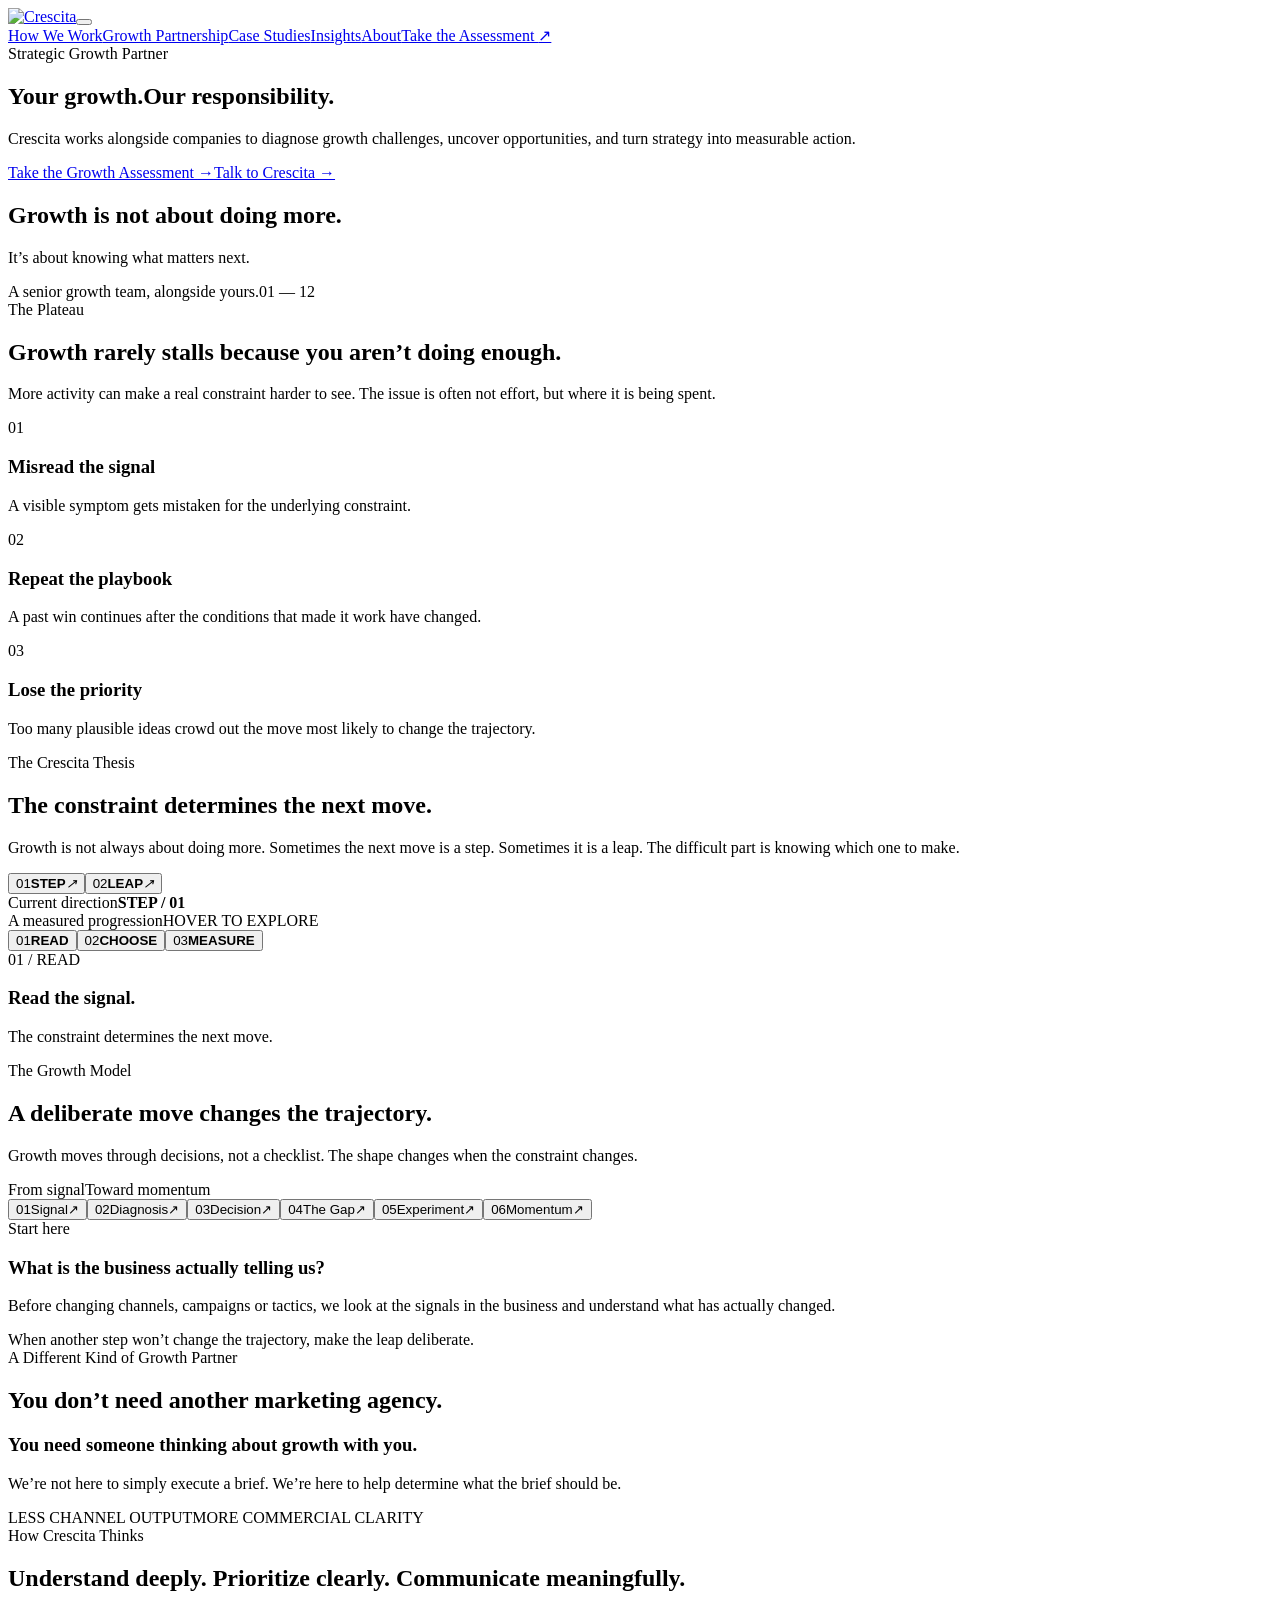
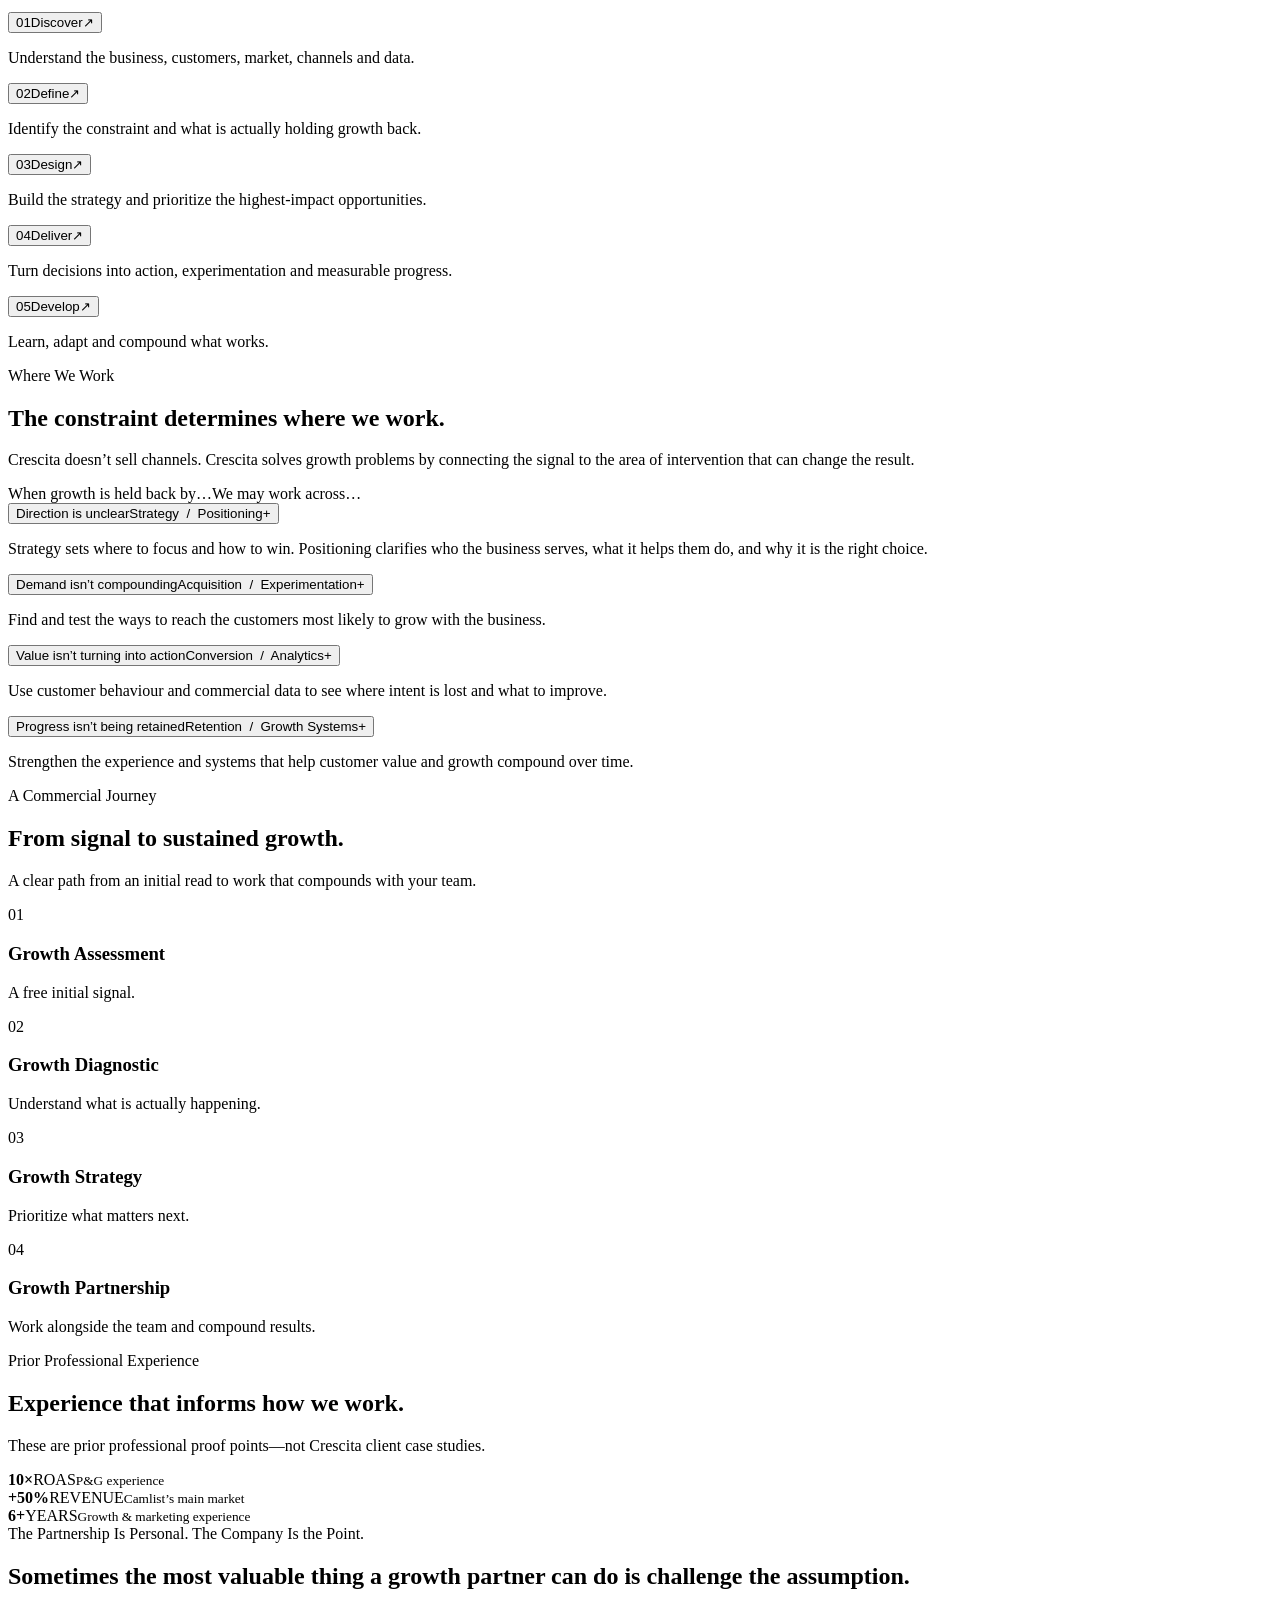
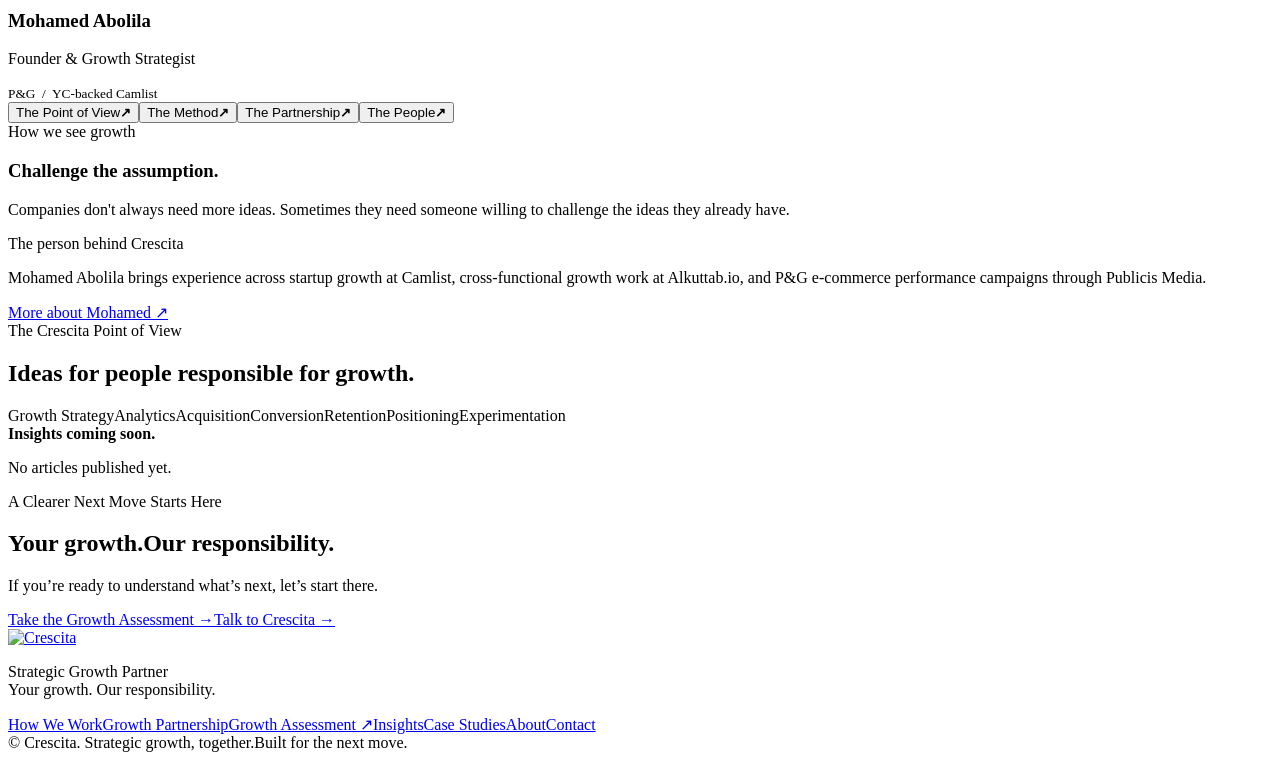
==== index.html @ f44fa100 "Add Crescita website home page" ====
<!doctype html>
<html lang="en">
<head>
<meta charset="utf-8"><meta name="viewport" content="width=device-width, initial-scale=1">
<meta name="theme-color" content="#F5F1E9">
<meta name="description" content="Crescita works alongside companies to diagnose growth challenges, uncover opportunities, and turn strategy into measurable action.">
<title>Crescita — Strategic Growth Partner</title>
<link rel="preconnect" href="https://fonts.googleapis.com"><link rel="preconnect" href="https://fonts.gstatic.com" crossorigin>
<link href="https://fonts.googleapis.com/css2?family=DM+Sans:wght@400;500;600;700&family=Instrument+Serif:ital@0;1&display=swap" rel="stylesheet">
<link rel="stylesheet" href="assets/styles.css?v=hover-flow-20261013c">
</head>
<body class="home">
<header class="site-header"><div class="wrap head-inner"><a class="brand" href="index.html" aria-label="Crescita home"><img class="brand-logo" src="assets/crescita-logo.svg" alt="Crescita"></a><button class="menu-toggle" aria-label="Open navigation menu" aria-expanded="false" aria-controls="site-nav"><i></i><i></i></button><nav class="nav-panel" id="site-nav" aria-label="Main navigation"><a href="how-we-work.html">How We Work</a><a href="growth-partnership.html">Growth Partnership</a><a href="case-studies.html">Case Studies</a><a href="insights.html">Insights</a><a href="about.html">About</a><a class="nav-cta" href="assessment.html">Take the Assessment <span>↗</span></a></nav></div></header>
<main id="top">
<div class="deck-scroll-progress" aria-hidden="true"><span id="deck-scroll-fill"></span></div>
<section class="hero wrap"><div class="eyebrow">Strategic Growth Partner</div><div class="hero-main"><div class="hero-primary"><h1 class="serif"><span>Your growth.</span><span>Our responsibility.</span></h1><p class="hero-copy">Crescita works alongside companies to diagnose growth challenges, uncover opportunities, and turn strategy into measurable action.</p><div class="actions"><a class="button" href="assessment.html">Take the Growth Assessment <span>→</span></a><a class="text-link" href="contact.html">Talk to Crescita <span>→</span></a></div></div><aside class="hero-note"><div><h2 class="serif">Growth is not about doing more.</h2><p>It’s about knowing what matters next.</p></div></aside></div><div class="hero-bottom"><span>A senior growth team, alongside yours.</span><span class="hero-index">01 — 12</span></div></section>
<section class="section wrap plateau reveal" data-deck="02" id="plateau"><div class="section-head"><div><div class="eyebrow">The Plateau</div><h2 class="serif">Growth rarely stalls because you aren’t doing enough.</h2></div><p>More activity can make a real constraint harder to see. The issue is often not effort, but where it is being spent.</p></div><div class="plateau-grid"><article class="plateau-item"><span class="num">01</span><h3 class="serif">Misread the signal</h3><p>A visible symptom gets mistaken for the underlying constraint.</p></article><article class="plateau-item"><span class="num">02</span><h3 class="serif">Repeat the playbook</h3><p>A past win continues after the conditions that made it work have changed.</p></article><article class="plateau-item"><span class="num">03</span><h3 class="serif">Lose the priority</h3><p>Too many plausible ideas crowd out the move most likely to change the trajectory.</p></article></div></section>
<section class="section thesis reveal" data-deck="03" id="thesis"><div class="wrap"><div class="section-head"><div><div class="eyebrow">The Crescita Thesis</div><h2 class="serif">The constraint determines the next move.</h2></div><p>Growth is not always about doing more. Sometimes the next move is a step. Sometimes it is a leap. The difficult part is knowing which one to make.</p></div><div class="thesis-explorer" id="thesis-explorer"><div class="thesis-controls" role="tablist" aria-label="Explore the next move"><button class="path-tab" role="tab" id="path-step" aria-selected="true" aria-controls="trajectory-panel" data-path="step"><span>01</span><strong>STEP</strong><i>↗</i></button><button class="path-tab" role="tab" id="path-leap" aria-selected="false" aria-controls="trajectory-panel" data-path="leap"><span>02</span><strong>LEAP</strong><i>↗</i></button><div class="thesis-status"><span>Current direction</span><strong id="path-status">STEP / 01</strong></div></div><div class="thesis-panel" id="trajectory-panel" role="tabpanel" aria-labelledby="path-step" data-path="step"><div class="trajectory-head"><span id="trajectory-kicker">A measured progression</span><span>HOVER TO EXPLORE</span></div><div class="step-sequence" role="group" aria-label="Explore each point in the growth sequence"><button class="sequence-step" type="button" data-point="0" aria-pressed="true" aria-label="Read the signal"><span class="sequence-index">01</span><strong>READ</strong></button><button class="sequence-step" type="button" data-point="1" aria-pressed="false" aria-label="Choose the move"><span class="sequence-index">02</span><strong>CHOOSE</strong></button><button class="sequence-step" type="button" data-point="2" aria-pressed="false" aria-label="Measure the shift"><span class="sequence-index">03</span><strong>MEASURE</strong></button></div><div class="trajectory-readout"><div><span class="detail-label" id="trajectory-stage">01 / READ</span><h3 class="serif" id="trajectory-title">Read the signal.</h3></div><p id="trajectory-copy">The constraint determines the next move.</p></div></div></div></div></section>
<section class="section growth reveal" data-deck="04" id="growth-model"><div class="wrap"><div class="section-head"><div><div class="eyebrow">The Growth Model</div><h2 class="serif">A deliberate move changes the trajectory.</h2></div><p>Growth moves through decisions, not a checklist. The shape changes when the constraint changes.</p></div><div class="model-shell"><div class="model-meta"><span>From signal</span><span>Toward momentum</span></div><div class="model-layout"><div class="stage-list" role="tablist" aria-label="Growth Model stages">
<button class="stage" role="tab" id="stage-tab-0" aria-selected="true" aria-controls="stage-panel" data-stage="0"><span class="stage-number">01</span><span class="stage-name">Signal</span><span class="stage-arrow">↗</span></button><button class="stage" role="tab" id="stage-tab-1" aria-selected="false" aria-controls="stage-panel" data-stage="1"><span class="stage-number">02</span><span class="stage-name">Diagnosis</span><span class="stage-arrow">↗</span></button><button class="stage" role="tab" id="stage-tab-2" aria-selected="false" aria-controls="stage-panel" data-stage="2"><span class="stage-number">03</span><span class="stage-name">Decision</span><span class="stage-arrow">↗</span></button><button class="stage" role="tab" id="stage-tab-3" aria-selected="false" aria-controls="stage-panel" data-stage="3"><span class="stage-number">04</span><span class="stage-name">The Gap</span><span class="stage-arrow">↗</span></button><button class="stage" role="tab" id="stage-tab-4" aria-selected="false" aria-controls="stage-panel" data-stage="4"><span class="stage-number">05</span><span class="stage-name">Experiment</span><span class="stage-arrow">↗</span></button><button class="stage" role="tab" id="stage-tab-5" aria-selected="false" aria-controls="stage-panel" data-stage="5"><span class="stage-number">06</span><span class="stage-name">Momentum</span><span class="stage-arrow">↗</span></button></div><div class="stage-panel" id="stage-panel" role="tabpanel" aria-labelledby="stage-tab-0" data-number="01"><div class="detail-label" id="stage-kicker">Start here</div><h3 class="serif" id="stage-title">What is the business actually telling us?</h3><p id="stage-copy">Before changing channels, campaigns or tactics, we look at the signals in the business and understand what has actually changed.</p><div class="gap-callout">When another step won’t change the trajectory, make the leap deliberate.</div><div class="stage-progress" aria-hidden="true"><i class="active"></i><i></i><i></i><i></i><i></i><i></i></div></div></div></div></div></section>
<section class="partner wrap reveal" data-deck="05" id="growth-partnership"><div class="partner-row"><div><div class="eyebrow">A Different Kind of Growth Partner</div><h2 class="serif">You don’t need another marketing agency.</h2></div><div class="partner-copy"><h3 class="serif">You need someone thinking about growth with you.</h3><p>We’re not here to simply execute a brief. We’re here to help determine what the brief should be.</p><div class="contrast"><span>LESS CHANNEL OUTPUT</span><b></b><span>MORE COMMERCIAL CLARITY</span></div></div></div></section>
<section class="section wrap method reveal" data-deck="06" id="how-we-work"><div class="eyebrow">How Crescita Thinks</div><h2 class="serif method-title">Understand deeply. Prioritize clearly. Communicate meaningfully.</h2><div class="method-list" role="group" aria-label="How Crescita thinks">
<article class="method-item is-active" data-method-item><button class="method-trigger" type="button" aria-expanded="true" aria-controls="method-detail-0"><span class="num">01</span><span class="method-name serif">Discover</span><span class="method-arrow" aria-hidden="true">↗</span></button><div class="method-detail" id="method-detail-0"><p>Understand the business, customers, market, channels and data.</p></div></article>
<article class="method-item" data-method-item><button class="method-trigger" type="button" aria-expanded="false" aria-controls="method-detail-1"><span class="num">02</span><span class="method-name serif">Define</span><span class="method-arrow" aria-hidden="true">↗</span></button><div class="method-detail" id="method-detail-1"><p>Identify the constraint and what is actually holding growth back.</p></div></article>
<article class="method-item" data-method-item><button class="method-trigger" type="button" aria-expanded="false" aria-controls="method-detail-2"><span class="num">03</span><span class="method-name serif">Design</span><span class="method-arrow" aria-hidden="true">↗</span></button><div class="method-detail" id="method-detail-2"><p>Build the strategy and prioritize the highest-impact opportunities.</p></div></article>
<article class="method-item" data-method-item><button class="method-trigger" type="button" aria-expanded="false" aria-controls="method-detail-3"><span class="num">04</span><span class="method-name serif">Deliver</span><span class="method-arrow" aria-hidden="true">↗</span></button><div class="method-detail" id="method-detail-3"><p>Turn decisions into action, experimentation and measurable progress.</p></div></article>
<article class="method-item" data-method-item><button class="method-trigger" type="button" aria-expanded="false" aria-controls="method-detail-4"><span class="num">05</span><span class="method-name serif">Develop</span><span class="method-arrow" aria-hidden="true">↗</span></button><div class="method-detail" id="method-detail-4"><p>Learn, adapt and compound what works.</p></div></article>
</div></section>
<section class="section where reveal" data-deck="07" id="where-we-work"><div class="wrap"><div class="where-intro"><div><div class="eyebrow">Where We Work</div><h2 class="serif">The constraint determines where we work.</h2></div><p>Crescita doesn’t sell channels. Crescita solves growth problems by connecting the signal to the area of intervention that can change the result.</p></div><div class="where-labels"><span>When growth is held back by…</span><span>We may work across…</span></div><div class="where-list" role="group" aria-label="Where Crescita works">
<article class="where-item is-open" data-where-item><button class="where-row" type="button" aria-expanded="true" aria-controls="where-detail-0"><span>Direction is unclear</span><span class="where-scope">Strategy&nbsp; / &nbsp;Positioning</span><span class="where-toggle" aria-hidden="true">+</span></button><div class="where-detail" id="where-detail-0" aria-hidden="false"><p>Strategy sets where to focus and how to win. Positioning clarifies who the business serves, what it helps them do, and why it is the right choice.</p></div></article>
<article class="where-item" data-where-item><button class="where-row" type="button" aria-expanded="false" aria-controls="where-detail-1"><span>Demand isn’t compounding</span><span class="where-scope">Acquisition&nbsp; / &nbsp;Experimentation</span><span class="where-toggle" aria-hidden="true">+</span></button><div class="where-detail" id="where-detail-1" aria-hidden="true"><p>Find and test the ways to reach the customers most likely to grow with the business.</p></div></article>
<article class="where-item" data-where-item><button class="where-row" type="button" aria-expanded="false" aria-controls="where-detail-2"><span>Value isn’t turning into action</span><span class="where-scope">Conversion&nbsp; / &nbsp;Analytics</span><span class="where-toggle" aria-hidden="true">+</span></button><div class="where-detail" id="where-detail-2" aria-hidden="true"><p>Use customer behaviour and commercial data to see where intent is lost and what to improve.</p></div></article>
<article class="where-item" data-where-item><button class="where-row" type="button" aria-expanded="false" aria-controls="where-detail-3"><span>Progress isn’t being retained</span><span class="where-scope">Retention&nbsp; / &nbsp;Growth Systems</span><span class="where-toggle" aria-hidden="true">+</span></button><div class="where-detail" id="where-detail-3" aria-hidden="true"><p>Strengthen the experience and systems that help customer value and growth compound over time.</p></div></article>
</div></div></section>
<section class="section wrap journey reveal" data-deck="08" id="growth-assessment"><div class="section-head"><div><div class="eyebrow">A Commercial Journey</div><h2 class="serif">From signal to sustained growth.</h2></div><p>A clear path from an initial read to work that compounds with your team.</p></div><div class="journey-grid"><article class="journey-item"><span class="num">01</span><h3 class="serif">Growth Assessment</h3><p>A free initial signal.</p></article><article class="journey-item"><span class="num">02</span><h3 class="serif">Growth Diagnostic</h3><p>Understand what is actually happening.</p></article><article class="journey-item"><span class="num">03</span><h3 class="serif">Growth Strategy</h3><p>Prioritize what matters next.</p></article><article class="journey-item"><span class="num">04</span><h3 class="serif">Growth Partnership</h3><p>Work alongside the team and compound results.</p></article></div></section>
<section class="section experience reveal" data-deck="09" id="experience"><div class="wrap"><div class="section-head"><div><div class="eyebrow">Prior Professional Experience</div><h2 class="serif">Experience that informs how we work.</h2></div><p>These are prior professional proof points—not Crescita client case studies.</p></div><div class="proof-grid"><div class="proof"><strong>10×</strong><span>ROAS</span><small>P&amp;G experience</small></div><div class="proof"><strong>+50%</strong><span>REVENUE</span><small>Camlist’s main market</small></div><div class="proof"><strong>6+</strong><span>YEARS</span><small>Growth &amp; marketing experience</small></div></div></div></section>
<section class="section wrap about reveal" data-deck="10" id="about"><div class="about-top"><div><div class="eyebrow">The Partnership Is Personal. The Company Is the Point.</div><h2 class="serif">Sometimes the most valuable thing a growth partner can do is challenge the assumption.</h2></div><div class="founder"><h3 class="serif">Mohamed Abolila</h3><p>Founder &amp; Growth Strategist</p><small>P&amp;G&nbsp; / &nbsp;YC-backed Camlist</small></div></div><div class="about-explorer"><div class="about-tabs" role="tablist" aria-label="About Crescita"><button class="about-tab" role="tab" aria-selected="true" aria-controls="about-panel" data-about="0" data-index="01"><span>The Point of View</span><b>↗</b></button><button class="about-tab" role="tab" aria-selected="false" aria-controls="about-panel" data-about="1" data-index="02"><span>The Method</span><b>↗</b></button><button class="about-tab" role="tab" aria-selected="false" aria-controls="about-panel" data-about="2" data-index="03"><span>The Partnership</span><b>↗</b></button><button class="about-tab" role="tab" aria-selected="false" aria-controls="about-panel" data-about="3" data-index="04"><span>The People</span><b>↗</b></button></div><div class="about-panel" id="about-panel" role="tabpanel" aria-labelledby=""><div class="detail-label" id="about-kicker">How we see growth</div><h3 class="serif" id="about-title">Challenge the assumption.</h3><p id="about-copy">Companies don't always need more ideas. Sometimes they need someone willing to challenge the ideas they already have.</p></div></div><div class="home-founder-note"><span class="home-founder-label">The person behind Crescita</span><p>Mohamed Abolila brings experience across startup growth at Camlist, cross-functional growth work at Alkuttab.io, and P&amp;G e-commerce performance campaigns through Publicis Media.</p><a href="about.html">More about Mohamed <span>↗</span></a></div></section>
<section class="section insights reveal" data-deck="11" id="insights"><div class="wrap insights-layout"><div><div class="eyebrow">The Crescita Point of View</div><h2 class="serif">Ideas for people responsible for growth.</h2><div class="topic-list"><span class="topic">Growth Strategy</span><span class="topic">Analytics</span><span class="topic">Acquisition</span><span class="topic">Conversion</span><span class="topic">Retention</span><span class="topic">Positioning</span><span class="topic">Experimentation</span></div></div><div class="coming"><strong class="serif">Insights coming soon.</strong><p>No articles published yet.</p></div></div></section>
<section class="final-cta wrap reveal" data-deck="12" id="final-cta"><div class="eyebrow">A Clearer Next Move Starts Here</div><h2 class="serif"><span>Your growth.</span><span>Our responsibility.</span></h2><p>If you’re ready to understand what’s next, let’s start there.</p><div class="actions"><a class="button" href="assessment.html">Take the Growth Assessment <span>→</span></a><a class="text-link" href="contact.html">Talk to Crescita <span>→</span></a></div></section>
</main>
<footer class="footer"><div class="wrap"><div class="footer-top"><div class="footer-brand"><a class="brand footer-logo" href="index.html" aria-label="Crescita home"><img class="footer-logo-mark" src="assets/crescita-footer-logo.svg" alt="Crescita"></a><p>Strategic Growth Partner<br>Your growth. Our responsibility.</p></div><nav class="footer-links" aria-label="Footer"><a href="how-we-work.html">How We Work</a><a href="growth-partnership.html">Growth Partnership</a><a href="assessment.html">Growth Assessment ↗</a><a href="insights.html">Insights</a><a href="case-studies.html">Case Studies</a><a href="about.html">About</a><a href="contact.html">Contact</a></nav></div><div class="footer-bottom"><span>© Crescita. Strategic growth, together.</span><span>Built for the next move.</span></div></div></footer>
<script src="assets/site.js?v=hover-flow-20261013c"></script>
</body></html>
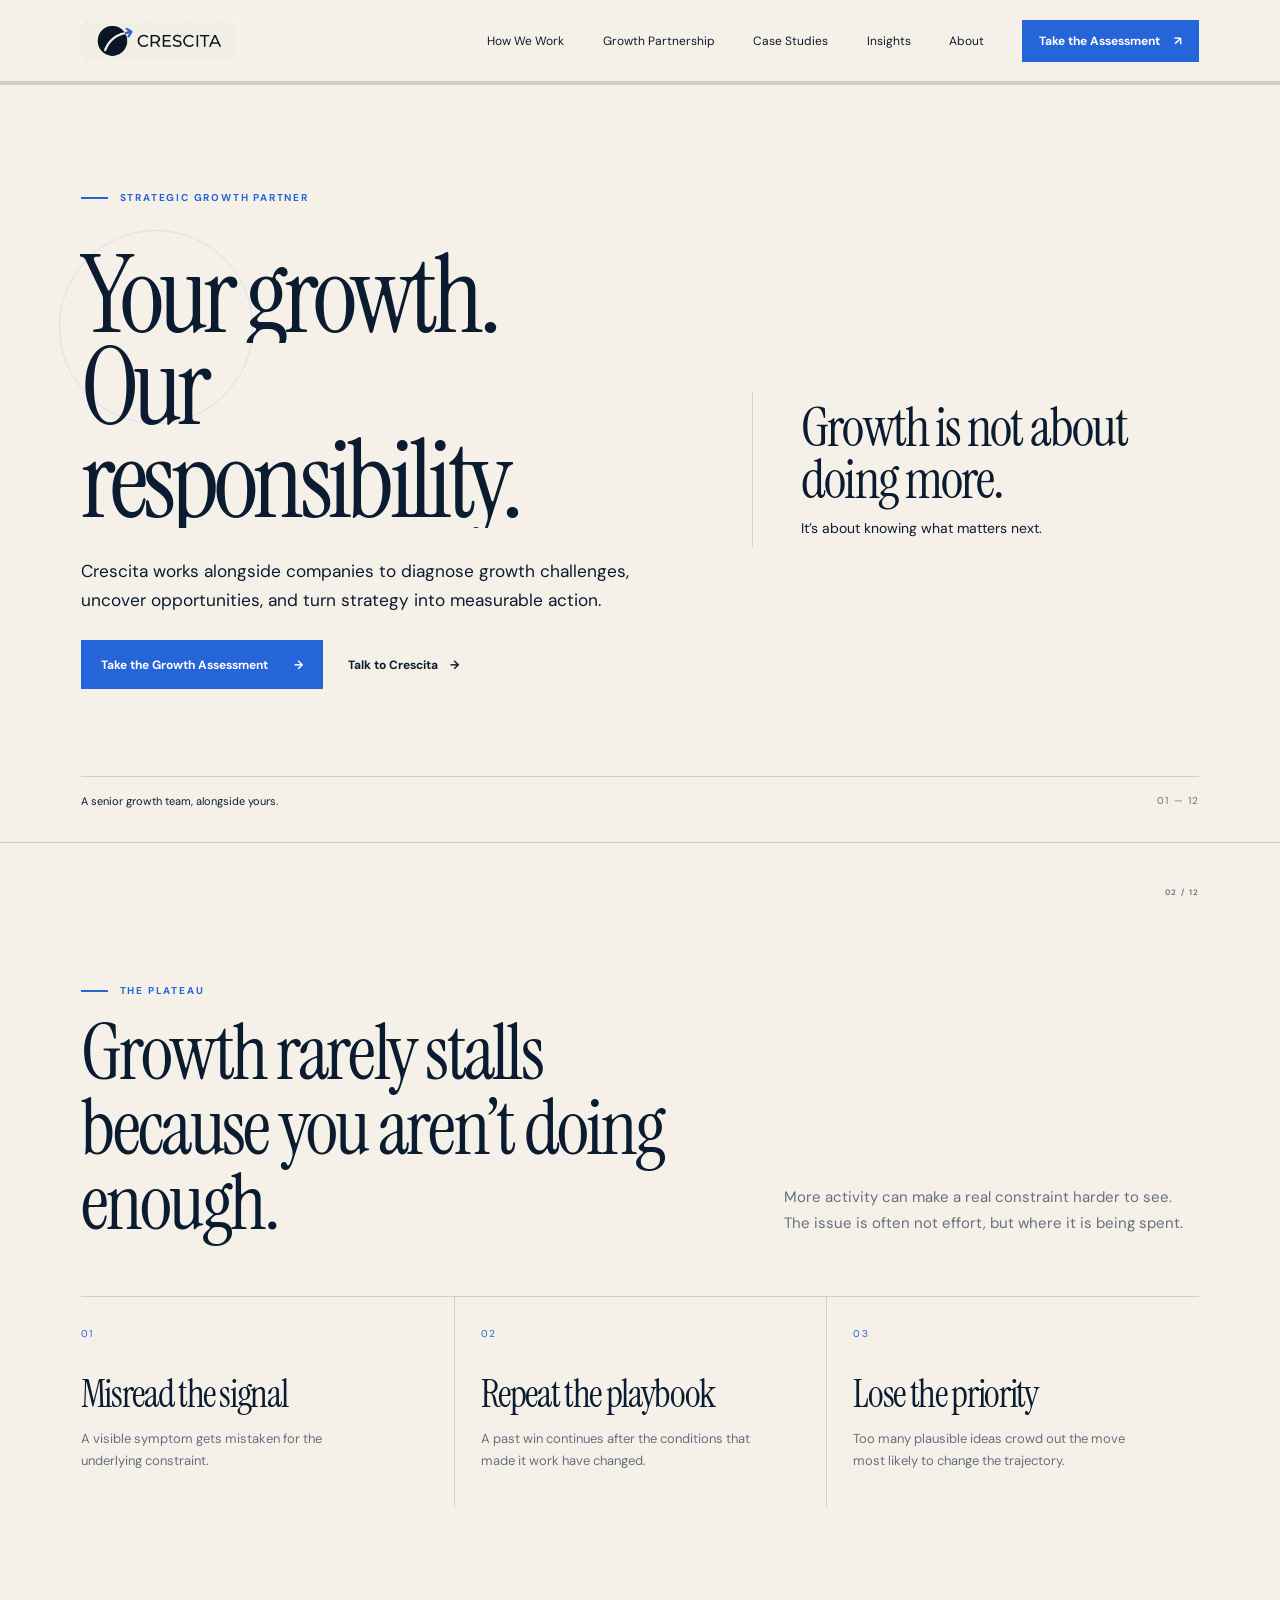
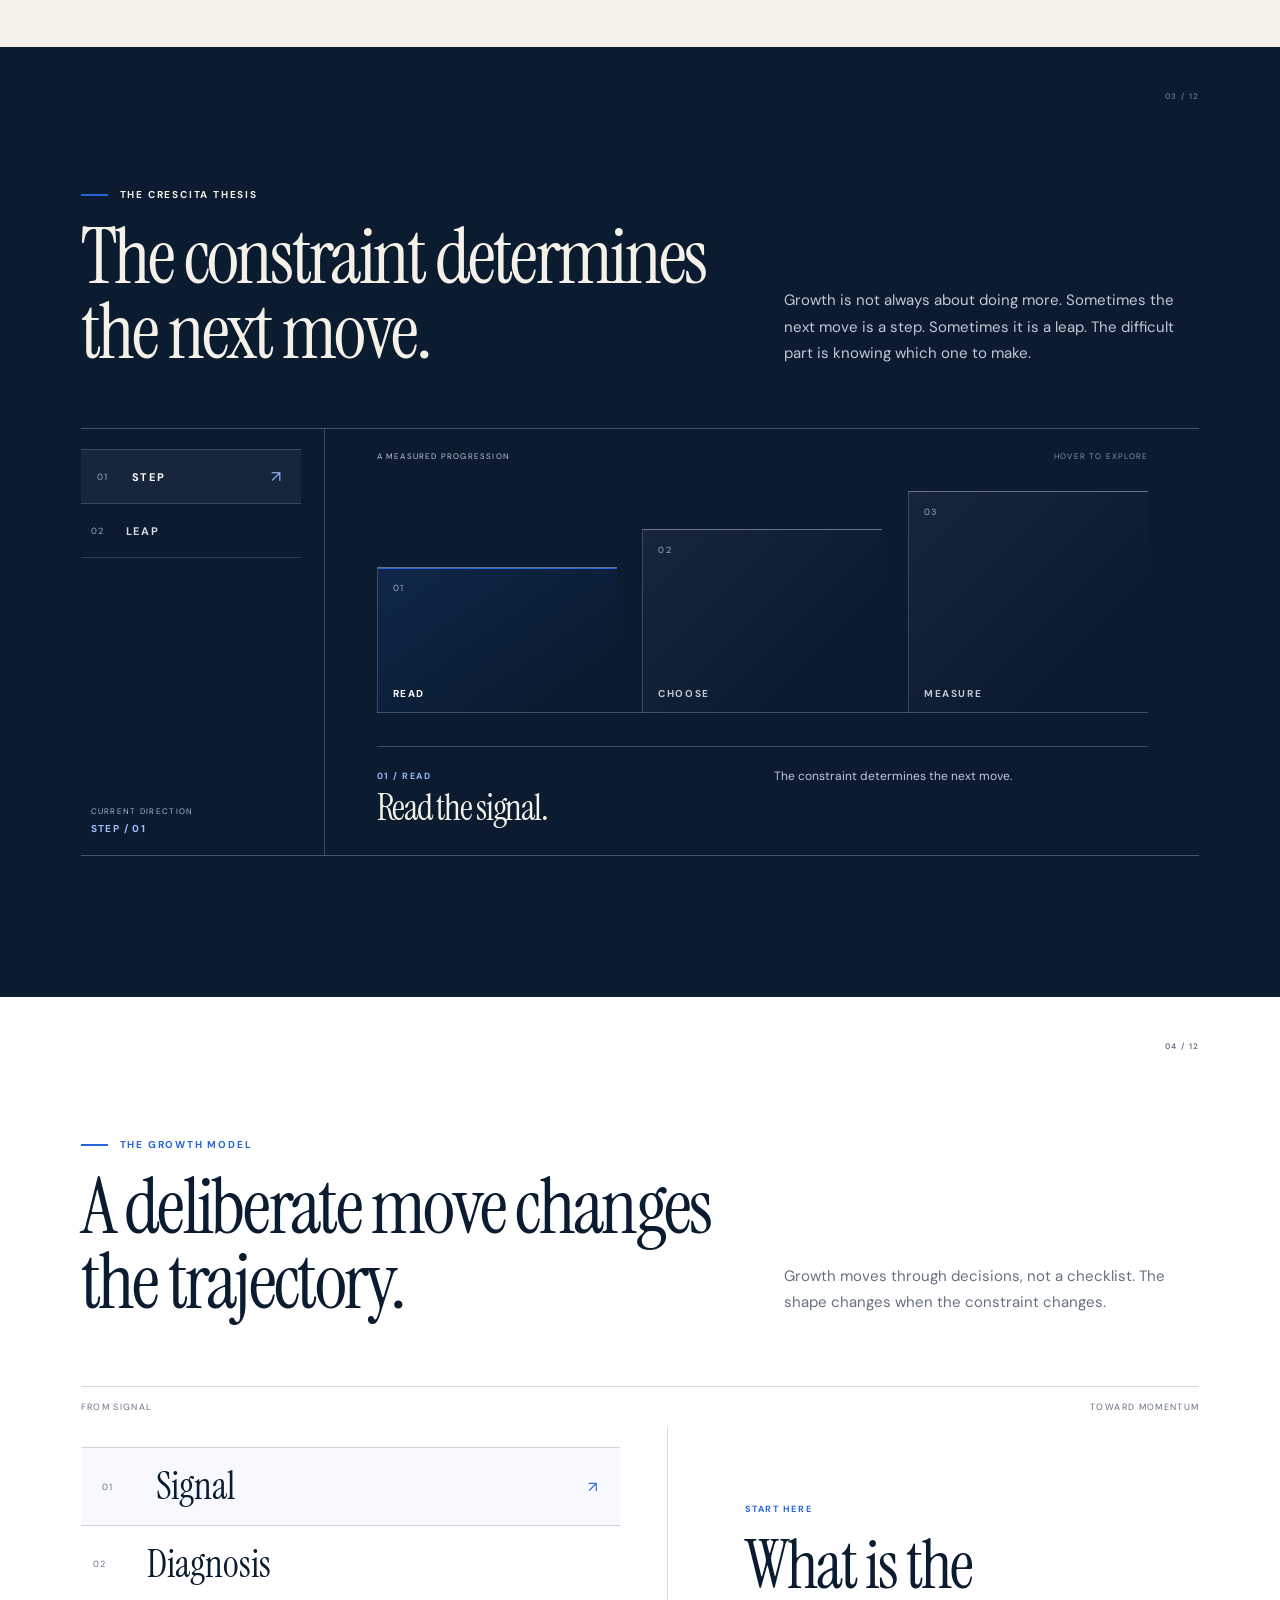
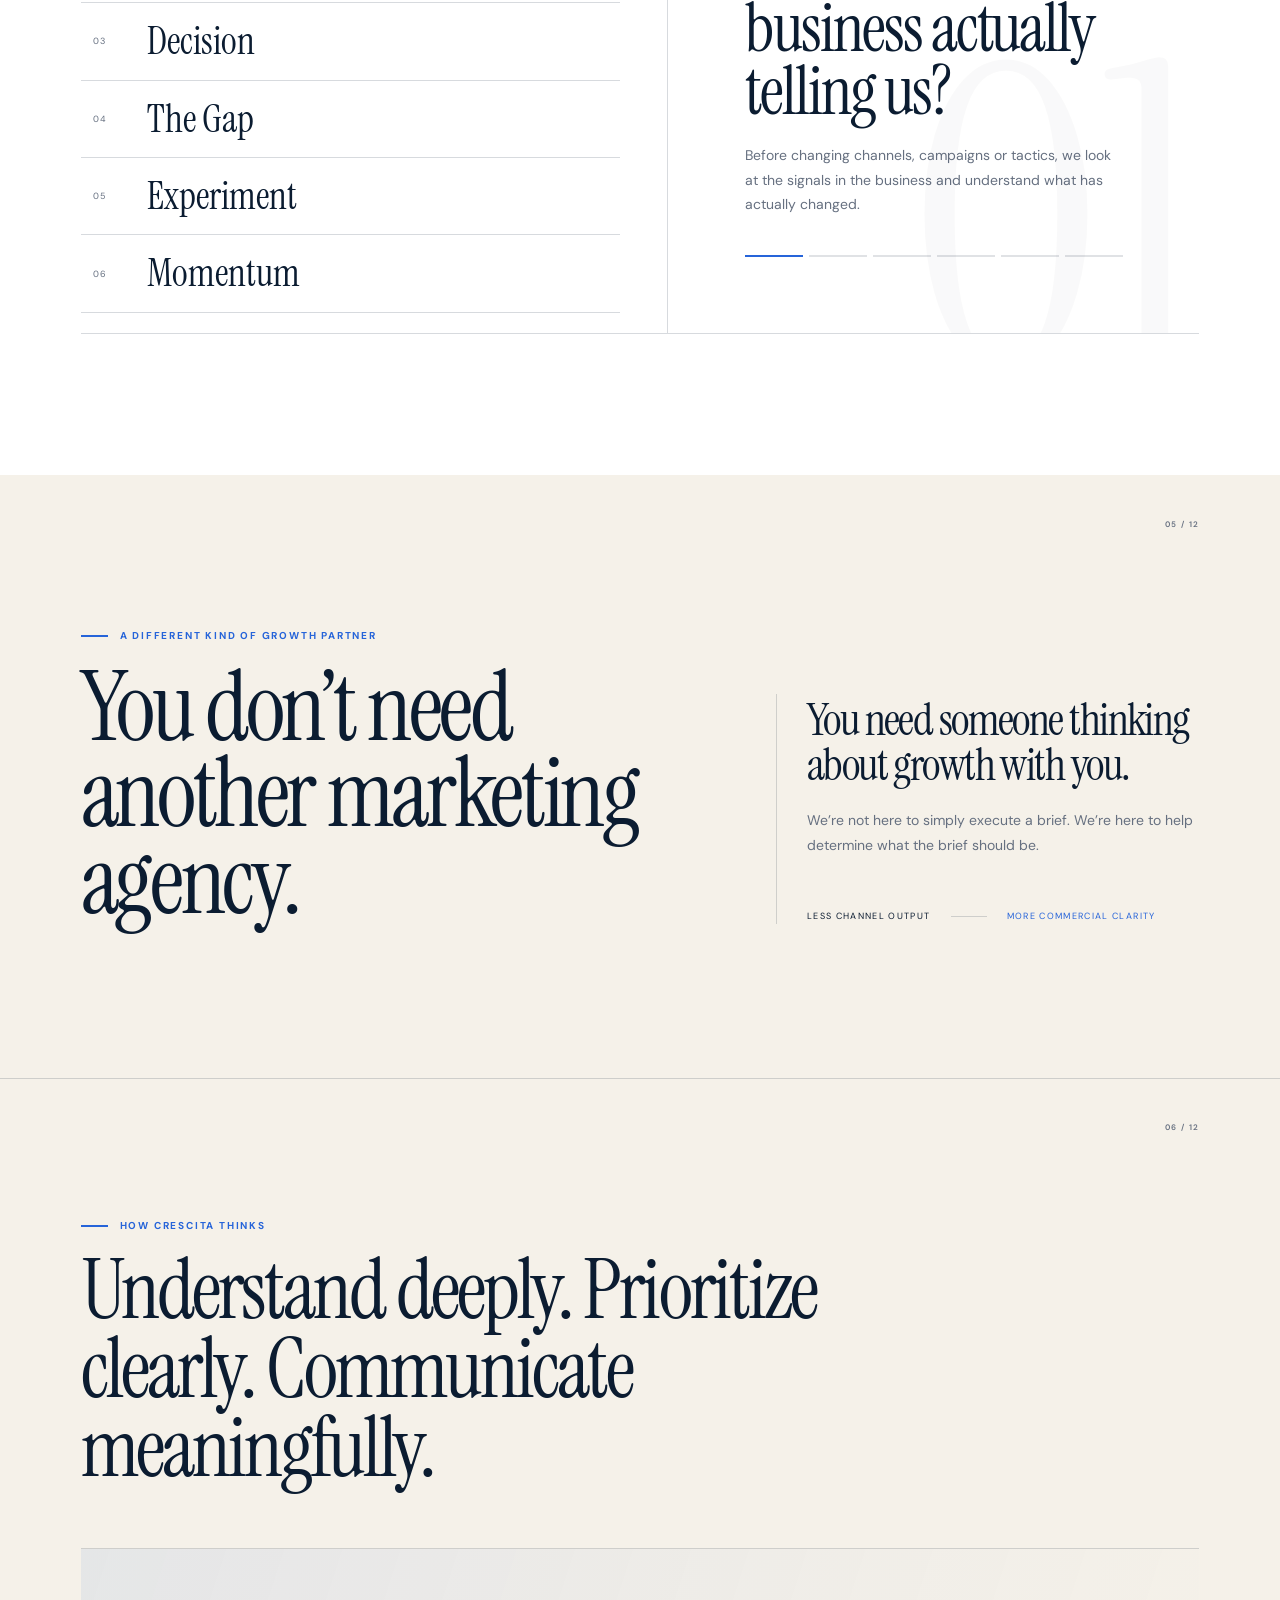
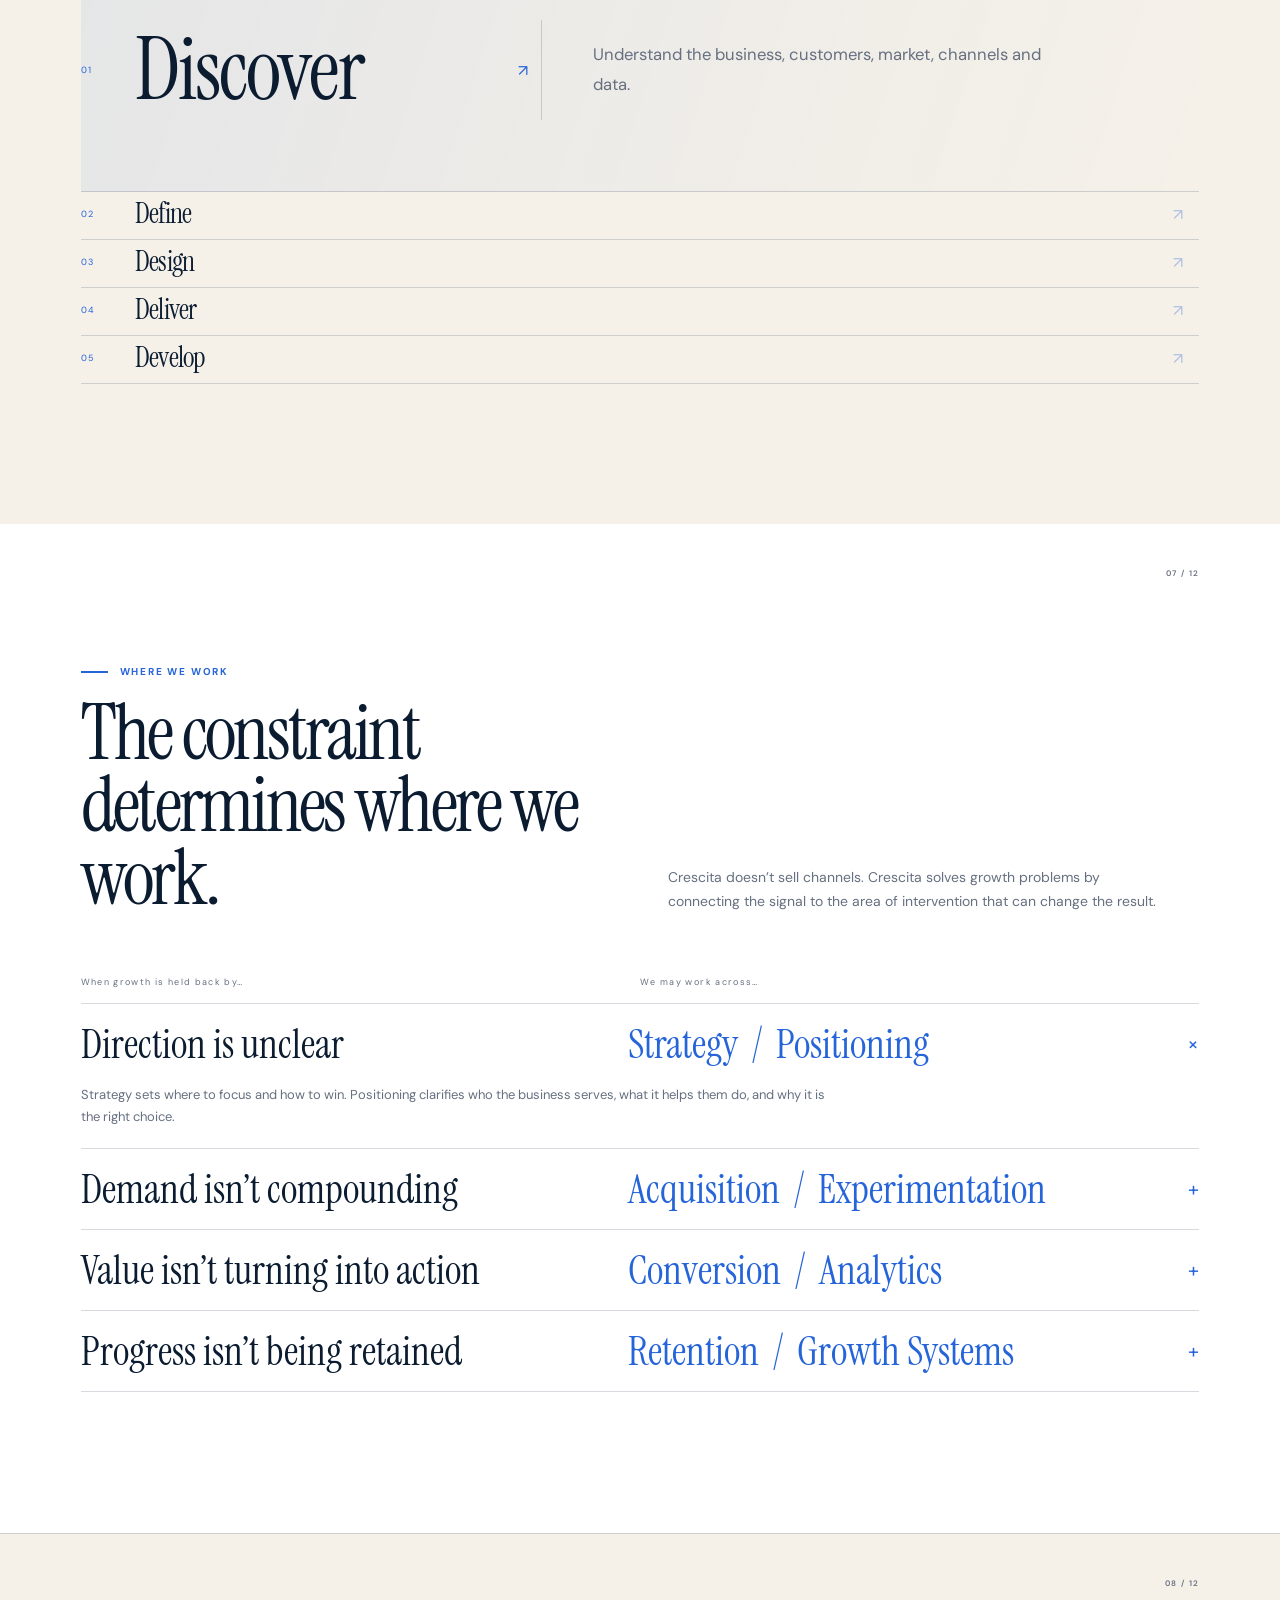
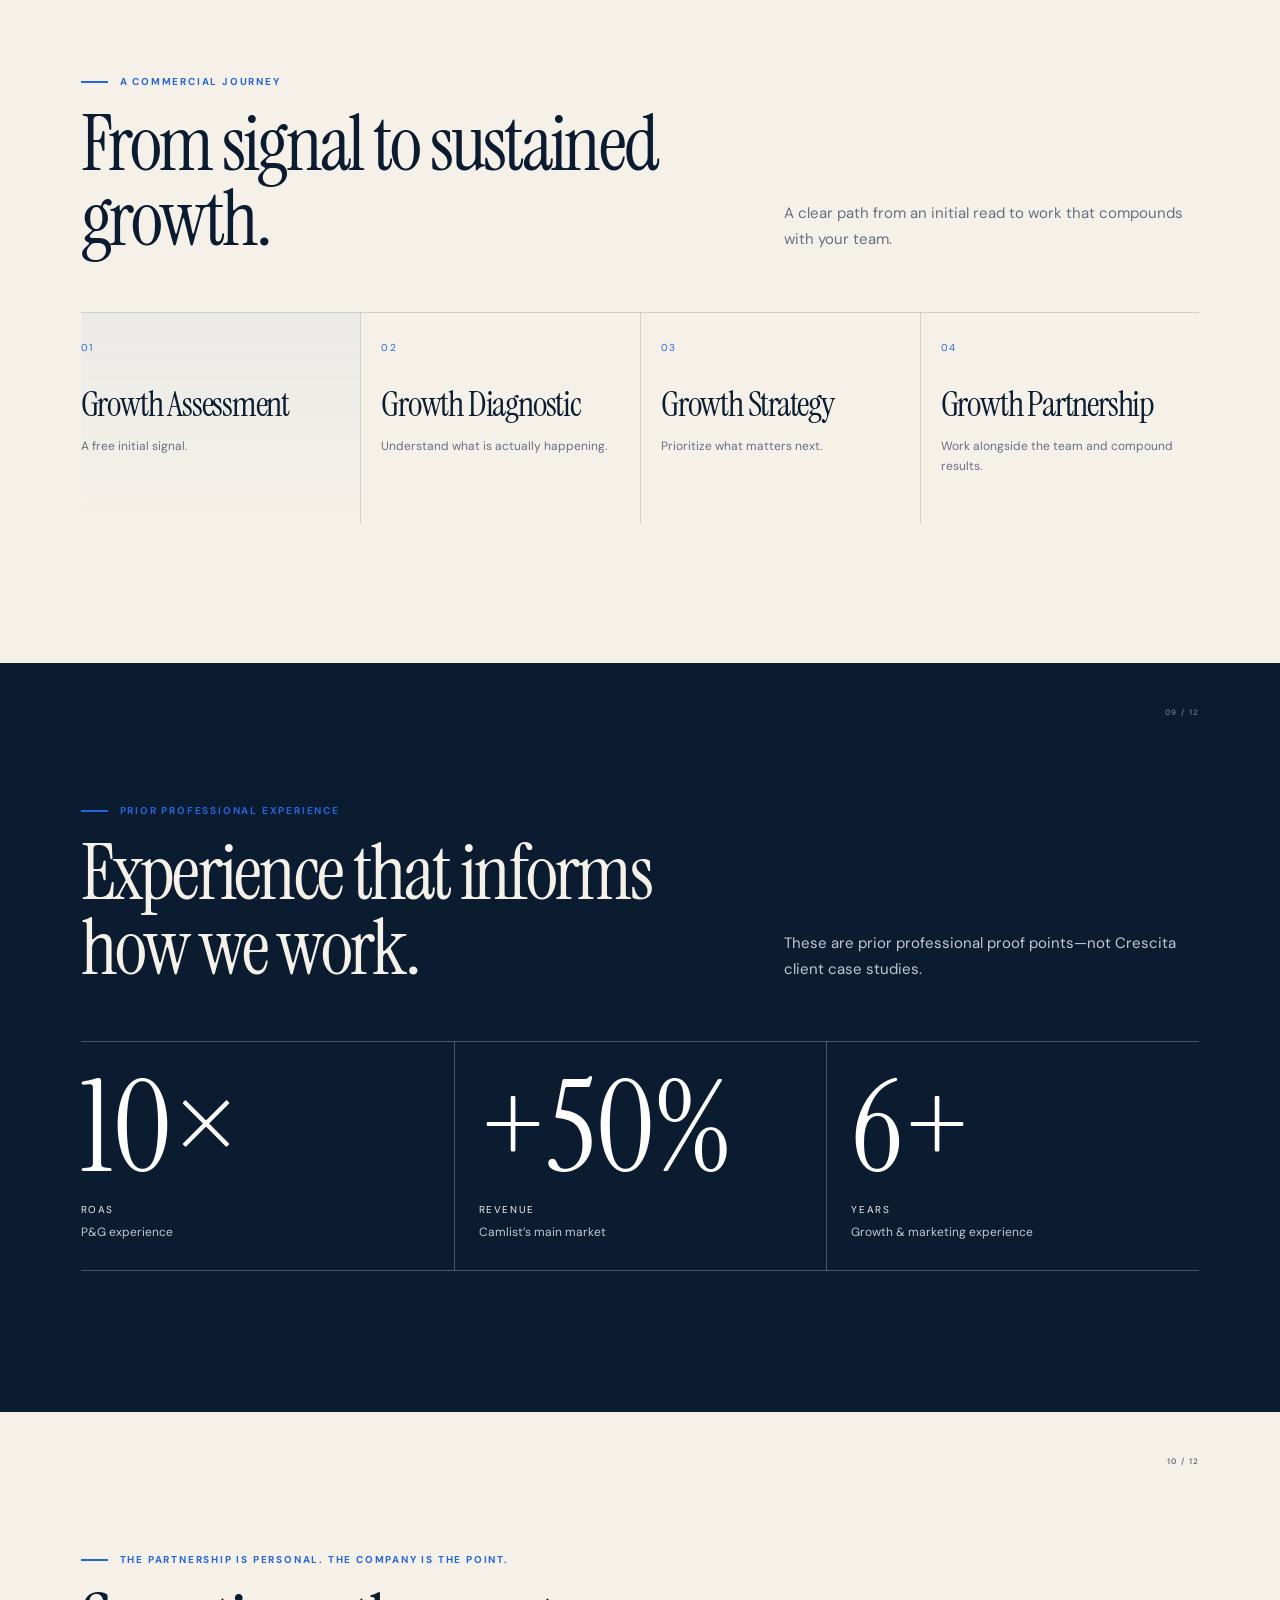
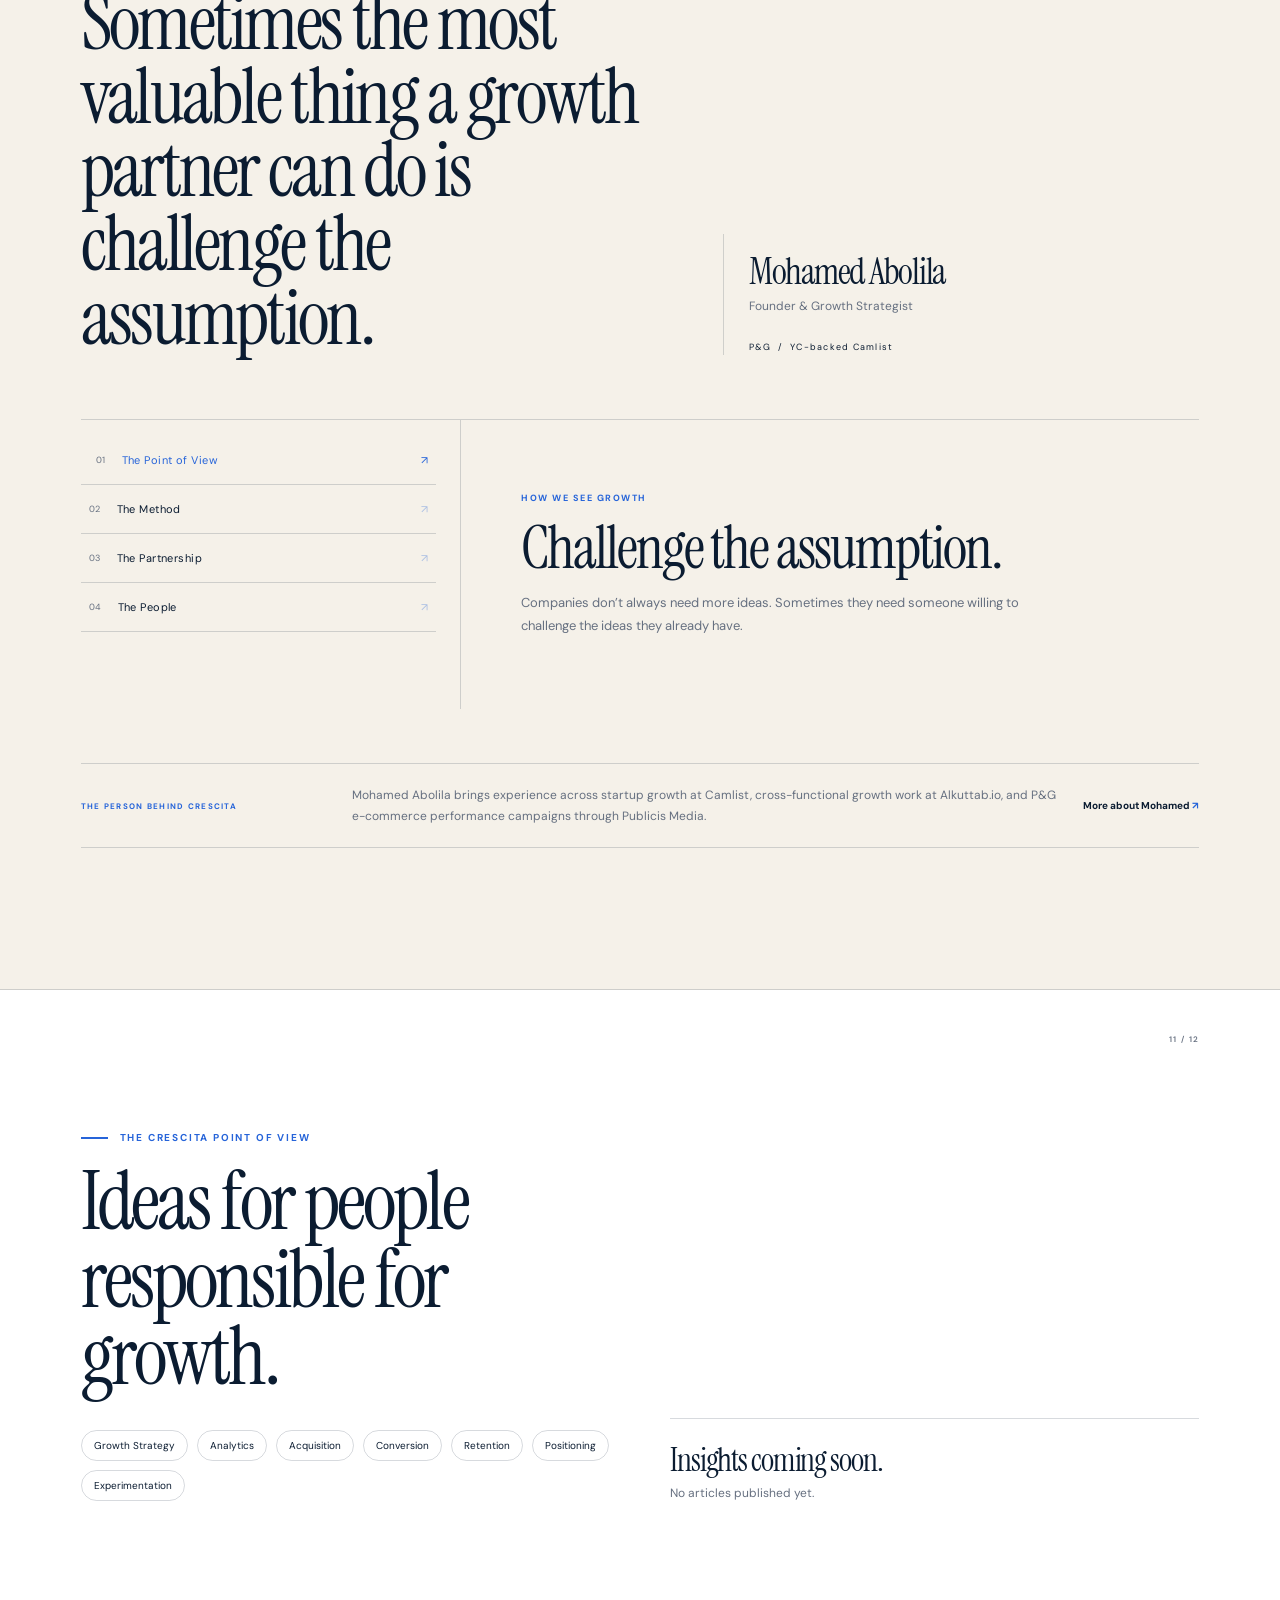
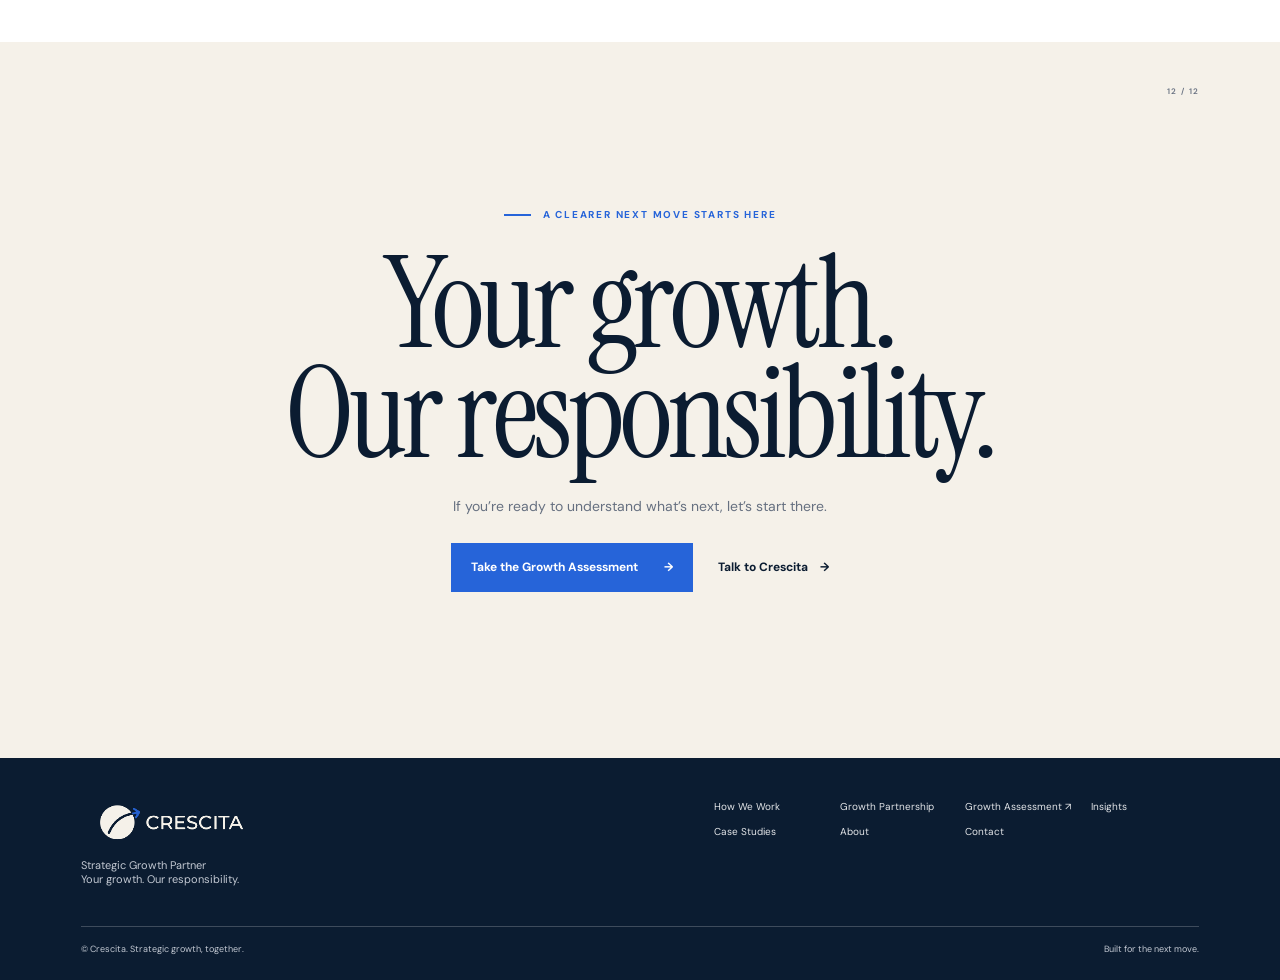
==== commit fb04c182: "Enable section-by-section home scrolling" ====
--- a/index.html
+++ b/index.html
@@ -7,13 +7,13 @@
 <title>Crescita — Strategic Growth Partner</title>
 <link rel="preconnect" href="https://fonts.googleapis.com"><link rel="preconnect" href="https://fonts.gstatic.com" crossorigin>
 <link href="https://fonts.googleapis.com/css2?family=DM+Sans:wght@400;500;600;700&family=Instrument+Serif:ital@0;1&display=swap" rel="stylesheet">
-<link rel="stylesheet" href="assets/styles.css?v=hover-flow-20261013c">
+<link rel="stylesheet" href="assets/styles.css?v=soft-scroll-20261013d">
 </head>
 <body class="home">
 <header class="site-header"><div class="wrap head-inner"><a class="brand" href="index.html" aria-label="Crescita home"><img class="brand-logo" src="assets/crescita-logo.svg" alt="Crescita"></a><button class="menu-toggle" aria-label="Open navigation menu" aria-expanded="false" aria-controls="site-nav"><i></i><i></i></button><nav class="nav-panel" id="site-nav" aria-label="Main navigation"><a href="how-we-work.html">How We Work</a><a href="growth-partnership.html">Growth Partnership</a><a href="case-studies.html">Case Studies</a><a href="insights.html">Insights</a><a href="about.html">About</a><a class="nav-cta" href="assessment.html">Take the Assessment <span>↗</span></a></nav></div></header>
 <main id="top">
 <div class="deck-scroll-progress" aria-hidden="true"><span id="deck-scroll-fill"></span></div>
-<section class="hero wrap"><div class="eyebrow">Strategic Growth Partner</div><div class="hero-main"><div class="hero-primary"><h1 class="serif"><span>Your growth.</span><span>Our responsibility.</span></h1><p class="hero-copy">Crescita works alongside companies to diagnose growth challenges, uncover opportunities, and turn strategy into measurable action.</p><div class="actions"><a class="button" href="assessment.html">Take the Growth Assessment <span>→</span></a><a class="text-link" href="contact.html">Talk to Crescita <span>→</span></a></div></div><aside class="hero-note"><div><h2 class="serif">Growth is not about doing more.</h2><p>It’s about knowing what matters next.</p></div></aside></div><div class="hero-bottom"><span>A senior growth team, alongside yours.</span><span class="hero-index">01 — 12</span></div></section>
+<section class="hero wrap" data-deck="01"><div class="eyebrow">Strategic Growth Partner</div><div class="hero-main"><div class="hero-primary"><h1 class="serif"><span>Your growth.</span><span>Our responsibility.</span></h1><p class="hero-copy">Crescita works alongside companies to diagnose growth challenges, uncover opportunities, and turn strategy into measurable action.</p><div class="actions"><a class="button" href="assessment.html">Take the Growth Assessment <span>→</span></a><a class="text-link" href="contact.html">Talk to Crescita <span>→</span></a></div></div><aside class="hero-note"><div><h2 class="serif">Growth is not about doing more.</h2><p>It’s about knowing what matters next.</p></div></aside></div><div class="hero-bottom"><span>A senior growth team, alongside yours.</span><span class="hero-index">01 — 12</span></div></section>
 <section class="section wrap plateau reveal" data-deck="02" id="plateau"><div class="section-head"><div><div class="eyebrow">The Plateau</div><h2 class="serif">Growth rarely stalls because you aren’t doing enough.</h2></div><p>More activity can make a real constraint harder to see. The issue is often not effort, but where it is being spent.</p></div><div class="plateau-grid"><article class="plateau-item"><span class="num">01</span><h3 class="serif">Misread the signal</h3><p>A visible symptom gets mistaken for the underlying constraint.</p></article><article class="plateau-item"><span class="num">02</span><h3 class="serif">Repeat the playbook</h3><p>A past win continues after the conditions that made it work have changed.</p></article><article class="plateau-item"><span class="num">03</span><h3 class="serif">Lose the priority</h3><p>Too many plausible ideas crowd out the move most likely to change the trajectory.</p></article></div></section>
 <section class="section thesis reveal" data-deck="03" id="thesis"><div class="wrap"><div class="section-head"><div><div class="eyebrow">The Crescita Thesis</div><h2 class="serif">The constraint determines the next move.</h2></div><p>Growth is not always about doing more. Sometimes the next move is a step. Sometimes it is a leap. The difficult part is knowing which one to make.</p></div><div class="thesis-explorer" id="thesis-explorer"><div class="thesis-controls" role="tablist" aria-label="Explore the next move"><button class="path-tab" role="tab" id="path-step" aria-selected="true" aria-controls="trajectory-panel" data-path="step"><span>01</span><strong>STEP</strong><i>↗</i></button><button class="path-tab" role="tab" id="path-leap" aria-selected="false" aria-controls="trajectory-panel" data-path="leap"><span>02</span><strong>LEAP</strong><i>↗</i></button><div class="thesis-status"><span>Current direction</span><strong id="path-status">STEP / 01</strong></div></div><div class="thesis-panel" id="trajectory-panel" role="tabpanel" aria-labelledby="path-step" data-path="step"><div class="trajectory-head"><span id="trajectory-kicker">A measured progression</span><span>HOVER TO EXPLORE</span></div><div class="step-sequence" role="group" aria-label="Explore each point in the growth sequence"><button class="sequence-step" type="button" data-point="0" aria-pressed="true" aria-label="Read the signal"><span class="sequence-index">01</span><strong>READ</strong></button><button class="sequence-step" type="button" data-point="1" aria-pressed="false" aria-label="Choose the move"><span class="sequence-index">02</span><strong>CHOOSE</strong></button><button class="sequence-step" type="button" data-point="2" aria-pressed="false" aria-label="Measure the shift"><span class="sequence-index">03</span><strong>MEASURE</strong></button></div><div class="trajectory-readout"><div><span class="detail-label" id="trajectory-stage">01 / READ</span><h3 class="serif" id="trajectory-title">Read the signal.</h3></div><p id="trajectory-copy">The constraint determines the next move.</p></div></div></div></div></section>
 <section class="section growth reveal" data-deck="04" id="growth-model"><div class="wrap"><div class="section-head"><div><div class="eyebrow">The Growth Model</div><h2 class="serif">A deliberate move changes the trajectory.</h2></div><p>Growth moves through decisions, not a checklist. The shape changes when the constraint changes.</p></div><div class="model-shell"><div class="model-meta"><span>From signal</span><span>Toward momentum</span></div><div class="model-layout"><div class="stage-list" role="tablist" aria-label="Growth Model stages">
@@ -39,9 +39,8 @@
 <section class="final-cta wrap reveal" data-deck="12" id="final-cta"><div class="eyebrow">A Clearer Next Move Starts Here</div><h2 class="serif"><span>Your growth.</span><span>Our responsibility.</span></h2><p>If you’re ready to understand what’s next, let’s start there.</p><div class="actions"><a class="button" href="assessment.html">Take the Growth Assessment <span>→</span></a><a class="text-link" href="contact.html">Talk to Crescita <span>→</span></a></div></section>
 </main>
 <footer class="footer"><div class="wrap"><div class="footer-top"><div class="footer-brand"><a class="brand footer-logo" href="index.html" aria-label="Crescita home"><img class="footer-logo-mark" src="assets/crescita-footer-logo.svg" alt="Crescita"></a><p>Strategic Growth Partner<br>Your growth. Our responsibility.</p></div><nav class="footer-links" aria-label="Footer"><a href="how-we-work.html">How We Work</a><a href="growth-partnership.html">Growth Partnership</a><a href="assessment.html">Growth Assessment ↗</a><a href="insights.html">Insights</a><a href="case-studies.html">Case Studies</a><a href="about.html">About</a><a href="contact.html">Contact</a></nav></div><div class="footer-bottom"><span>© Crescita. Strategic growth, together.</span><span>Built for the next move.</span></div></div></footer>
-<script src="assets/site.js?v=hover-flow-20261013c"></script>
+<script src="assets/site.js?v=soft-scroll-20261013d"></script>
 </body></html>
 
 
 
-
--- a/assets/styles.css
+++ b/assets/styles.css
@@ -0,0 +1,476 @@
+
+:root{--cream:#F5F1E9;--paper:#FFFFFF;--navy:#0B1C31;--blue:#2664D9;--muted:#667080;--line:rgba(11,28,49,.18);--serif:'Instrument Serif',Georgia,serif;--sans:'DM Sans',Arial,sans-serif;--gutter:clamp(22px,6.3vw,104px);--max:1440px}
+*{box-sizing:border-box}html{scroll-behavior:smooth;scroll-padding-top:94px}body{margin:0;background:var(--cream);color:var(--navy);font-family:var(--sans);-webkit-font-smoothing:antialiased}a{color:inherit;text-decoration:none}button{font:inherit;color:inherit}::selection{background:var(--blue);color:white}.wrap{width:min(100%,var(--max));margin:auto;padding-left:var(--gutter);padding-right:var(--gutter)}
+.site-header{height:82px;border-bottom:1px solid var(--line);display:flex;align-items:center;position:sticky;top:0;z-index:10;background:rgba(245,241,233,.94);backdrop-filter:blur(12px)}.head-inner{display:flex;align-items:center;justify-content:space-between}.brand{display:flex;align-items:center;gap:11px;font-size:18px;font-weight:600;letter-spacing:.035em}.brand-mark{width:35px;height:35px;position:relative;border-radius:50%;background:var(--navy);display:block;overflow:hidden}.brand-mark:before{content:"";position:absolute;width:18px;height:2px;background:var(--cream);transform:rotate(-48deg);left:9px;top:17px;border-radius:4px}.brand-mark:after{content:"";position:absolute;width:7px;height:7px;border:1.5px solid var(--blue);border-radius:50%;right:3px;top:4px}.menu-toggle{width:42px;height:42px;border:0;background:transparent;display:grid;place-content:center;gap:5px;cursor:pointer}.menu-toggle i{display:block;width:20px;height:1px;background:var(--navy);transition:transform .25s}.menu-toggle[aria-expanded=true] i:first-child{transform:translateY(3px) rotate(45deg)}.menu-toggle[aria-expanded=true] i:last-child{transform:translateY(-3px) rotate(-45deg)}.nav-panel{position:absolute;right:var(--gutter);top:70px;background:var(--paper);border:1px solid var(--line);padding:22px 28px;min-width:220px;display:none;box-shadow:0 20px 40px #0B1C3112}.nav-panel.open{display:grid;gap:14px}.nav-panel a{font-size:13px}.nav-panel a:hover{color:var(--blue)}
+main section{position:relative}.eyebrow{font-size:10px;line-height:1.4;letter-spacing:.18em;text-transform:uppercase;font-weight:700;color:var(--blue);display:flex;align-items:center;gap:12px}.eyebrow:before{content:"";display:block;width:27px;height:2px;background:var(--blue)}h1,h2,h3,p{margin-top:0}.serif{font-family:var(--serif);font-weight:400;letter-spacing:-.035em}.hero{padding-top:clamp(70px,10vw,148px);padding-bottom:clamp(60px,9vw,118px);min-height:650px;display:flex;flex-direction:column;justify-content:center}.hero h1{font-size:clamp(64px,9vw,124px);line-height:.86;margin:37px 0 31px;max-width:950px;font-weight:400;letter-spacing:-.045em}.hero h1 span{display:block}.hero-copy{font-size:clamp(15px,1.45vw,19px);line-height:1.65;max-width:670px;margin:0 0 26px}.actions{display:flex;align-items:center;gap:25px;flex-wrap:wrap}.button{background:var(--blue);color:#fff;padding:16px 20px;display:inline-flex;gap:26px;align-items:center;font-size:12px;font-weight:700;min-height:49px;transition:background .2s,transform .2s}.button:hover{background:var(--navy);transform:translateY(-2px)}.text-link{font-size:12px;font-weight:700;display:inline-flex;gap:12px;align-items:center}.text-link span,.button span{transition:transform .2s}.text-link:hover span,.button:hover span{transform:translateX(4px)}.hero-note{border-top:1px solid var(--line);margin-top:42px;padding-top:20px;display:flex;justify-content:space-between;align-items:end;gap:30px}.hero-note h2{font-size:clamp(34px,5vw,62px);line-height:.98;margin:0 0 12px}.hero-note p{margin:0;font-size:14px}.hero-index{font-size:10px;letter-spacing:.14em;color:var(--muted);white-space:nowrap}
+.section{padding-top:clamp(76px,11vw,150px);padding-bottom:clamp(76px,11vw,150px)}.section-head{display:grid;grid-template-columns:minmax(0,1.1fr) minmax(260px,.7fr);gap:50px;align-items:end;margin-bottom:55px}.section-head h2{font-size:clamp(43px,6.1vw,82px);line-height:.96;margin:18px 0 0}.section-head>p{font-size:15px;line-height:1.75;color:var(--muted);max-width:450px;margin:0 0 4px}.plateau{border-top:1px solid var(--line)}.plateau-grid{display:grid;grid-template-columns:repeat(3,1fr);border-top:1px solid var(--line)}.plateau-item{padding:24px 30px 0 0;min-height:210px}.plateau-item+.plateau-item{border-left:1px solid var(--line);padding-left:26px}.num{font-size:10px;letter-spacing:.14em;color:var(--blue)}.plateau-item h3,.method-item h3,.journey-item h3{font-size:clamp(27px,3vw,40px);line-height:1;margin:33px 0 15px}.plateau-item p,.method-item p,.journey-item p{font-size:13px;line-height:1.7;color:var(--muted);max-width:300px;margin:0}
+.thesis{background:var(--navy);color:var(--cream);overflow:hidden}.thesis .eyebrow{color:#8baeff}.thesis .section-head>p{color:#c2c8d2}.thesis-visual{margin-top:78px;position:relative;min-height:350px;border-top:1px solid #ffffff35;border-bottom:1px solid #ffffff35;display:grid;grid-template-columns:1fr 1.1fr 1fr;align-items:center}.step-stack{height:250px;position:relative;display:flex;align-items:end;padding-bottom:30px}.step-block{position:absolute;border-top:2px solid #9bb6f2;border-left:1px solid #9bb6f255;width:25%;height:36%;bottom:30px;left:5%;background:linear-gradient(135deg,#ffffff0d,transparent)}.step-block:nth-child(2){left:28%;height:54%;width:28%}.step-block:nth-child(3){left:54%;height:73%;width:30%}.step-label{position:absolute;left:5%;bottom:0;font-size:10px;letter-spacing:.18em}.thesis-center{text-align:center;padding:20px}.thesis-center strong{display:block;font:clamp(26px,4vw,54px)/.95 var(--serif);font-weight:400}.thesis-center p{font-size:10px;letter-spacing:.14em;margin:22px 0 0;color:#c2c8d2}.leap{height:250px;position:relative}.leap:before{content:"";position:absolute;left:8%;right:8%;bottom:30px;height:1px;background:#ffffff48}.leap:after{content:"";position:absolute;width:54%;height:55%;bottom:31px;left:15%;border-left:1px solid #ffffff55;border-top:1px solid #8eabed;transform:skewY(-27deg);transform-origin:bottom left}.leap-label{position:absolute;left:14%;bottom:0;font-size:10px;letter-spacing:.18em}
+.growth{background:var(--paper)}.growth .section-head{margin-bottom:66px}.model-shell{border-top:1px solid var(--line)}.model-meta{display:flex;justify-content:space-between;padding:14px 0;font-size:9px;letter-spacing:.15em;color:var(--muted);text-transform:uppercase}.model-layout{display:grid;grid-template-columns:1.05fr .95fr;min-height:455px;border-bottom:1px solid var(--line)}.stage-list{border-right:1px solid var(--line);display:flex;flex-direction:column;justify-content:center;padding:10px 8% 10px 0}.stage{position:relative;display:grid;grid-template-columns:42px 1fr 22px;align-items:center;gap:12px;text-align:left;padding:19px 12px;border:0;border-bottom:1px solid var(--line);background:transparent;cursor:pointer;transition:padding .25s,background .25s}.stage:first-child{border-top:1px solid var(--line)}.stage:hover,.stage[aria-selected=true]{padding-left:21px;background:#2664D909}.stage-number{font-size:9px;letter-spacing:.12em;color:var(--muted)}.stage-name{font:clamp(23px,3vw,39px)/1 var(--serif)}.stage-arrow{font-size:15px;color:var(--blue);opacity:0;transition:opacity .2s,transform .2s}.stage[aria-selected=true] .stage-arrow{opacity:1;transform:translateX(2px)}.stage-panel{padding:clamp(30px,6vw,78px);display:flex;flex-direction:column;justify-content:center;position:relative;overflow:hidden}.stage-panel:after{content:attr(data-number);position:absolute;right:-8px;bottom:-100px;font:clamp(220px,34vw,420px)/1 var(--serif);color:#0B1C3106;pointer-events:none}.detail-label{font-size:9px;letter-spacing:.17em;color:var(--blue);font-weight:700;text-transform:uppercase;margin-bottom:20px}.stage-panel h3{font:clamp(38px,5.2vw,68px)/.94 var(--serif);letter-spacing:-.03em;font-weight:400;max-width:510px;margin:0 0 20px;position:relative}.stage-panel p{font-size:14px;line-height:1.75;color:var(--muted);max-width:420px;margin:0;position:relative}.stage-progress{display:flex;gap:6px;margin-top:38px}.stage-progress i{height:2px;background:#0B1C3120;flex:1;transition:background .2s}.stage-progress i.active{background:var(--blue)}.gap-callout{margin:34px 0 0;padding:16px 18px;border-left:2px solid var(--blue);background:#2664D90b;font-size:12px;line-height:1.6;max-width:420px;display:none}.stage-panel.is-gap .gap-callout{display:block}
+.partner{padding-top:clamp(80px,12vw,160px);padding-bottom:clamp(80px,12vw,160px)}.partner-row{display:grid;grid-template-columns:1.2fr .8fr;gap:60px;align-items:end}.partner h2{font-size:clamp(50px,7.5vw,102px);line-height:.9;margin:22px 0 0;max-width:820px}.partner-copy{border-left:1px solid var(--line);padding:4px 0 2px 30px}.partner-copy h3{font:clamp(28px,3.5vw,45px)/1 var(--serif);font-weight:400;margin-bottom:20px}.partner-copy p{font-size:14px;line-height:1.75;color:var(--muted);margin:0}.contrast{display:flex;gap:20px;align-items:center;margin-top:53px;font-size:9px;letter-spacing:.15em}.contrast span:last-child{color:var(--blue)}.contrast b{width:36px;height:1px;background:var(--line)}
+.method{border-top:1px solid var(--line)}.method-title{max-width:850px;font-size:clamp(44px,6.5vw,86px);line-height:.95;margin:18px 0 60px}.method-list{border-top:1px solid var(--line);display:grid;grid-template-columns:repeat(5,1fr)}.method-item{padding:20px 22px 0 0;min-height:195px}.method-item+.method-item{border-left:1px solid var(--line);padding-left:20px}.method-item h3{margin-top:29px}.method-item p{font-size:12px}
+.where{background:var(--paper)}.where-intro{display:grid;grid-template-columns:1fr 1fr;gap:55px;align-items:end}.where-intro h2{font-size:clamp(43px,6vw,78px);line-height:.94;margin:18px 0 0}.where-intro p{font-size:14px;line-height:1.75;color:var(--muted);max-width:490px;margin:0}.where-labels{display:grid;grid-template-columns:1fr 1fr;padding:62px 0 15px;border-bottom:1px solid var(--line);font-size:9px;letter-spacing:.15em;color:var(--muted)}.where-row{display:grid;grid-template-columns:1fr 1fr;padding:20px 0;border-bottom:1px solid var(--line);font:clamp(23px,3.2vw,40px)/1.05 var(--serif);gap:20px}.where-row span:last-child{color:var(--blue)}
+.journey{border-top:1px solid var(--line)}.journey-grid{display:grid;grid-template-columns:repeat(4,1fr);border-top:1px solid var(--line)}.journey-item{padding:22px 20px 10px 0;min-height:210px}.journey-item+.journey-item{border-left:1px solid var(--line);padding-left:20px}.journey-item h3{font-size:clamp(25px,2.7vw,36px);margin:32px 0 14px}.journey-item:first-child{background:linear-gradient(180deg,#2664D90b,transparent)}.journey-item p{font-size:12px}
+.experience{background:var(--navy);color:var(--cream)}.experience .section-head>p{color:#c2c8d2}.proof-grid{display:grid;grid-template-columns:repeat(3,1fr);border-top:1px solid #ffffff42;border-bottom:1px solid #ffffff42}.proof{padding:28px 20px 30px 0}.proof+.proof{border-left:1px solid #ffffff42;padding-left:24px}.proof strong{font:clamp(64px,10vw,128px)/.9 var(--serif);font-weight:400;display:block;color:#fff}.proof span{display:block;margin-top:18px;font-size:10px;letter-spacing:.16em}.proof small{display:block;margin-top:8px;color:#c2c8d2;font-size:12px}
+.about{border-bottom:1px solid var(--line)}.about-top{display:grid;grid-template-columns:1.1fr .9fr;gap:60px;align-items:end}.about-top h2{font-size:clamp(42px,6vw,78px);line-height:.96;margin:20px 0 0;max-width:900px}.founder{padding:20px 0 0 25px;border-left:1px solid var(--line)}.founder h3{font:36px/1 var(--serif);font-weight:400;margin:0 0 8px}.founder p{font-size:12px;margin:0 0 20px;color:var(--muted)}.founder small{font-size:9px;letter-spacing:.14em}.about-explorer{margin-top:64px;border-top:1px solid var(--line);display:grid;grid-template-columns:.68fr 1.32fr;min-height:290px}.about-tabs{padding:16px 24px 0 0;border-right:1px solid var(--line)}.about-tab{width:100%;border:0;border-bottom:1px solid var(--line);background:transparent;text-align:left;display:flex;justify-content:space-between;align-items:center;padding:17px 8px;cursor:pointer;font-size:11px;letter-spacing:.04em}.about-tab:before{content:attr(data-index);font-size:9px;color:var(--muted);margin-right:16px}.about-tab span{margin-right:auto}.about-tab b{font-weight:400;color:var(--blue);opacity:.35}.about-tab[aria-selected=true]{color:var(--blue);padding-left:15px}.about-tab[aria-selected=true] b{opacity:1}.about-panel{padding:clamp(26px,5vw,60px);display:flex;flex-direction:column;justify-content:center}.about-panel .detail-label{margin-bottom:16px}.about-panel h3{font:clamp(34px,4.6vw,60px)/.96 var(--serif);font-weight:400;margin:0 0 15px}.about-panel p{font-size:13px;line-height:1.75;color:var(--muted);max-width:530px;margin:0}
+.insights{background:var(--paper)}.insights-layout{display:grid;grid-template-columns:1fr 1fr;gap:60px}.insights h2{font-size:clamp(46px,6.4vw,86px);line-height:.95;margin:18px 0 0}.topic-list{display:flex;gap:9px;flex-wrap:wrap;margin-top:34px;max-width:550px}.topic{border:1px solid var(--line);border-radius:99px;padding:8px 12px;font-size:10px}.coming{border-top:1px solid var(--line);padding-top:25px;align-self:end}.coming strong{display:block;font:32px/1 var(--serif);font-weight:400;margin-bottom:9px}.coming p{font-size:12px;color:var(--muted);margin:0}
+.final-cta{padding-top:clamp(85px,13vw,170px);padding-bottom:clamp(85px,13vw,170px);text-align:center}.final-cta .eyebrow{justify-content:center}.final-cta h2{font-size:clamp(60px,10vw,132px);line-height:.86;margin:27px 0}.final-cta h2 span{display:block}.final-cta p{font-size:14px;color:var(--muted);margin:0 auto 28px}.final-cta .actions{justify-content:center}.footer{background:var(--navy);color:var(--cream);padding:42px 0 25px}.footer-top{display:grid;grid-template-columns:1.2fr 1fr;gap:50px;padding-bottom:40px}.footer-brand{font-size:23px;font-weight:600;letter-spacing:.04em}.footer-brand p{font-size:11px;font-weight:400;letter-spacing:0;color:#c2c8d2;margin:9px 0 0}.footer-links{display:grid;grid-template-columns:repeat(4,1fr);gap:12px 18px;align-content:start}.footer-links a{font-size:10px;color:#e3e5e8}.footer-bottom{border-top:1px solid #ffffff35;padding-top:16px;display:flex;justify-content:space-between;gap:20px;font-size:9px;color:#c2c8d2}
+.reveal{opacity:0;transform:translateY(18px);transition:opacity .7s ease,transform .7s ease}.reveal.visible{opacity:1;transform:none}
+@media(max-width:760px){.site-header{height:70px}.hero{min-height:0;padding-top:76px}.hero-note{align-items:start}.section-head,.partner-row,.where-intro,.about-top,.insights-layout{grid-template-columns:1fr;gap:25px}.section-head{margin-bottom:38px}.section-head>p{max-width:550px}.plateau-grid{grid-template-columns:1fr}.plateau-item,.plateau-item+.plateau-item{padding:20px 0;min-height:0;border-left:0;border-bottom:1px solid var(--line)}.plateau-item h3{margin:18px 0 10px}.thesis-visual{grid-template-columns:1fr;min-height:0;padding:25px 0}.step-stack,.leap{height:140px}.thesis-center{padding:24px 0}.thesis-center p{margin-top:12px}.model-layout{grid-template-columns:1fr}.stage-list{border-right:0;padding:0}.stage-panel{min-height:340px;border-top:1px solid var(--line)}.partner-copy{border-left:0;border-top:1px solid var(--line);padding:22px 0 0}.contrast{margin-top:30px}.method-list{grid-template-columns:1fr 1fr}.method-item,.method-item+.method-item{border:0;border-bottom:1px solid var(--line);padding:18px 14px 20px 0;min-height:0}.method-item:nth-child(even){border-left:1px solid var(--line);padding-left:16px}.method-item h3{margin:19px 0 10px}.where-labels{padding-top:38px}.journey-grid{grid-template-columns:1fr 1fr}.journey-item,.journey-item+.journey-item{min-height:165px;padding:18px 12px 16px 0;border-left:0;border-bottom:1px solid var(--line)}.journey-item:nth-child(even){border-left:1px solid var(--line);padding-left:14px}.journey-item h3{margin:20px 0 10px}.proof{padding:22px 10px 22px 0}.proof+.proof{padding-left:13px}.proof strong{font-size:clamp(55px,13vw,88px)}.about-explorer{grid-template-columns:1fr}.about-tabs{border-right:0;padding:0}.about-panel{min-height:250px;border-top:1px solid var(--line);padding:26px 0}.founder{padding:20px 0 0;border-left:0;border-top:1px solid var(--line)}.footer-top{grid-template-columns:1fr}.footer-links{grid-template-columns:repeat(2,1fr)}.final-cta h2{font-size:clamp(59px,13vw,92px)}}
+@media(max-width:420px){.brand{font-size:15px}.brand-mark{width:31px;height:31px}.hero h1{font-size:58px}.hero-note{display:block}.hero-index{display:block;margin-top:18px}.actions{gap:18px}.button{padding:14px 15px}.where-row{font-size:22px}.proof-grid{grid-template-columns:1fr}.proof,.proof+.proof{border-left:0;border-bottom:1px solid #ffffff42;padding:20px 0}.proof strong{font-size:70px}}
+@media(prefers-reduced-motion:reduce){*,*::before,*::after{scroll-behavior:auto!important;transition:none!important;animation:none!important}.reveal{opacity:1;transform:none}}
+
+/* Framer header, hero and Crescita step/leap explorer */
+.site-header{height:82px}.head-inner{position:relative}.brand{font-size:18px;gap:10px}.brand-mark{width:38px;height:38px;object-fit:contain;border-radius:0;background:none;overflow:visible;flex:none}.brand-mark:before,.brand-mark:after{display:none}.nav-panel{position:static;display:flex;align-items:center;gap:clamp(18px,3vw,42px);min-width:0;padding:0;border:0;background:transparent;box-shadow:none}.nav-panel a{font-size:12px;white-space:nowrap}.nav-panel .nav-cta{background:var(--blue);color:#fff;padding:13px 17px;display:inline-flex;gap:14px;align-items:center;font-weight:700}.nav-panel .nav-cta:hover{background:var(--navy)}.menu-toggle{display:none}.hero{padding-top:clamp(78px,8.5vw,124px);padding-bottom:34px;min-height:590px;justify-content:start}.hero-main{display:grid;grid-template-columns:1.12fr .88fr;gap:clamp(45px,8vw,112px);align-items:center;margin-top:45px}.hero h1{font-size:clamp(68px,8.4vw,116px);margin:0 0 30px}.hero-copy{font-size:clamp(15px,1.35vw,18px);max-width:640px}.hero-note{border-top:0;border-left:1px solid var(--line);margin:0;padding:8px 0 8px clamp(24px,4vw,48px);min-height:155px;align-items:center}.hero-note h2{font-size:clamp(34px,4.6vw,54px)}.hero-note p{font-size:14px}.hero-bottom{border-top:1px solid var(--line);margin-top:auto;padding-top:17px;display:flex;justify-content:space-between;font-size:11px}.hero-index{font-size:10px;letter-spacing:.12em}.thesis .eyebrow{color:var(--cream)}.thesis-explorer{margin-top:58px;display:grid;grid-template-columns:minmax(160px,.28fr) 1fr;border-top:1px solid #ffffff40;border-bottom:1px solid #ffffff40;min-height:300px}.thesis-controls{display:flex;flex-direction:column;padding:20px 23px 20px 0;border-right:1px solid #ffffff35}.path-tab{display:grid;grid-template-columns:25px 1fr 20px;gap:10px;align-items:center;text-align:left;border:0;border-bottom:1px solid #ffffff27;background:transparent;color:#d8dce2;padding:16px 10px;cursor:pointer;transition:background .25s,padding .25s,color .25s}.path-tab:first-child{border-top:1px solid #ffffff27}.path-tab span{font-size:9px;letter-spacing:.14em;color:#9ca9bb}.path-tab strong{font-size:11px;letter-spacing:.16em}.path-tab i{font-style:normal;color:#91adf0;opacity:0;transition:opacity .2s}.path-tab:hover,.path-tab[aria-selected=true]{background:#ffffff0c;color:white;padding-left:16px}.path-tab[aria-selected=true] i{opacity:1}.thesis-status{display:grid;gap:6px;margin-top:auto;padding:22px 10px 0}.thesis-status span{font-size:8px;text-transform:uppercase;letter-spacing:.16em;color:#aeb9c8}.thesis-status strong{font-size:10px;letter-spacing:.14em;color:#a7beff}.trajectory-panel{padding:22px clamp(20px,4vw,54px) 24px;position:relative}.trajectory-head{display:flex;justify-content:space-between;gap:18px;font-size:8px;letter-spacing:.15em;text-transform:uppercase;color:#c2c8d2}.trajectory-head span:last-child{color:#8795a9}.trajectory-svg{display:block;width:100%;height:clamp(180px,22vw,270px);overflow:visible;margin:4px 0 0}.trajectory-svg path{fill:none;vector-effect:non-scaling-stroke}.trajectory-grid{stroke:#ffffff20;stroke-width:1;stroke-dasharray:2 7}.trajectory-step,.trajectory-leap{stroke:#92aff6;stroke-width:2.2;stroke-linejoin:round;stroke-linecap:round;transition:opacity .35s,stroke-dashoffset .8s}.trajectory-step{stroke-dasharray:1200;stroke-dashoffset:0}.trajectory-leap{stroke:#fff;stroke-width:2.6;stroke-dasharray:1200;stroke-dashoffset:1200;opacity:0}.trajectory-panel[data-path="leap"] .trajectory-step{opacity:0;stroke-dashoffset:1200}.trajectory-panel[data-path="leap"] .trajectory-leap{opacity:1;stroke-dashoffset:0}.trajectory-svg text{fill:#adb9ca;font:9px var(--sans);letter-spacing:1.2px}.trajectory-nodes circle{fill:var(--navy);stroke:#8faef5;stroke-width:2;cursor:pointer;transition:r .2s,fill .2s}.trajectory-nodes circle:hover,.trajectory-nodes circle:focus{r:10;fill:#8faef5;outline:none}.trajectory-panel[data-path="step"] .leap-nodes,.trajectory-panel[data-path="leap"] .step-nodes{display:none}.trajectory-readout{border-top:1px solid #ffffff35;padding-top:16px;display:grid;grid-template-columns:1fr 1fr;gap:24px;align-items:start}.trajectory-readout .detail-label{color:#9bb6f2;margin-bottom:8px}.trajectory-readout h3{font-size:clamp(25px,3vw,36px);margin:0;color:var(--cream)}.trajectory-readout p{margin:4px 0 0;font-size:12px;line-height:1.65;color:#c2c8d2;max-width:400px}.footer-logo{color:var(--cream);width:max-content}.footer-logo .brand-mark{width:34px;height:34px}.footer-brand>p{margin-left:44px}
+@media(max-width:900px){.nav-panel{gap:17px}.nav-panel a{font-size:11px}.nav-panel .nav-cta{padding:11px 12px}.hero-main{gap:45px}.hero h1{font-size:clamp(66px,8vw,90px)}}
+@media(max-width:760px){.site-header{height:70px}.head-inner{position:relative}.menu-toggle{display:grid}.nav-panel{position:absolute;right:var(--gutter);top:57px;display:none;align-items:stretch;gap:14px;min-width:230px;padding:20px 23px;background:var(--paper);border:1px solid var(--line);box-shadow:0 20px 40px #0B1C3112}.nav-panel.open{display:grid}.nav-panel a{font-size:12px}.hero{min-height:0;padding-top:67px}.hero-main{grid-template-columns:1fr;gap:31px;margin-top:31px}.hero h1{font-size:clamp(61px,11.5vw,84px)}.hero-note{border-left:0;border-top:1px solid var(--line);padding:23px 0 0;min-height:0}.hero-bottom{margin-top:39px}.thesis-explorer{grid-template-columns:1fr}.thesis-controls{border-right:0;border-bottom:1px solid #ffffff35;display:grid;grid-template-columns:1fr 1fr;padding:12px 0}.path-tab{border-top:1px solid #ffffff27!important;border-bottom:0}.thesis-status{grid-column:1/-1;padding:16px 10px 3px;margin:0}.trajectory-panel{padding:20px 0 23px}.trajectory-readout{grid-template-columns:1fr;gap:9px}.trajectory-head{font-size:7px}.trajectory-svg{height:205px}}
+@media(prefers-reduced-motion:reduce){.trajectory-step,.trajectory-leap{stroke-dasharray:none;stroke-dashoffset:0}}
+.page-hero{padding-top:clamp(80px,11vw,145px);padding-bottom:clamp(55px,8vw,100px);border-bottom:1px solid var(--line)}.page-hero h1{font-size:clamp(55px,8.2vw,108px);line-height:.9;max-width:1020px;margin:27px 0}.page-hero>p{font-size:15px;line-height:1.75;color:var(--muted);max-width:650px;margin:0}.page-hero .page-lead{font-size:clamp(30px,4.3vw,52px);line-height:1.02;color:var(--navy);max-width:700px;margin:30px 0 17px}.page-section{padding-top:70px}.page-method{border-top:0}.page-method .method-item{min-height:220px}.page-cta{padding-top:90px;padding-bottom:105px}.page-cta h2{font-size:clamp(42px,6.3vw,78px);line-height:.96;max-width:850px;margin:22px 0 27px}.page-cta .button{margin-top:4px}.page-founder{margin-top:55px;padding-top:18px;border-top:1px solid var(--line);max-width:350px}.page-founder h2{font-size:38px;font-weight:400;margin:0 0 8px}.page-founder p{font-size:12px;color:var(--muted);margin:0 0 17px}.page-founder small{font-size:9px;letter-spacing:.14em}.contact-hero{min-height:570px;display:flex;flex-direction:column;align-items:flex-start;justify-content:center;border-bottom:0}.contact-hero h1{font-size:clamp(72px,10vw,130px)}.contact-hero p{margin-bottom:24px}.about-explorer .about-tab[aria-selected=true]{color:var(--blue)}
+@media(max-width:760px){.page-hero{padding-top:70px;padding-bottom:55px}.page-hero h1{font-size:clamp(50px,11vw,76px)}.page-method{grid-template-columns:1fr 1fr}.page-method .method-item{min-height:180px}.contact-hero{min-height:470px}.page-cta{padding-top:65px;padding-bottom:75px}}
+
+/* Homepage motion: editorial entrances, paced reveals, and purposeful interaction */
+@keyframes home-rise{from{opacity:0;transform:translateY(24px)}to{opacity:1;transform:translateY(0)}}
+@keyframes readout-in{from{opacity:0;transform:translateY(12px)}to{opacity:1;transform:translateY(0)}}
+.home .hero>.eyebrow,.home .hero h1 span,.home .hero-copy,.home .hero .actions,.home .hero-note,.home .hero-bottom{animation:home-rise .85s cubic-bezier(.2,.7,.25,1) both}
+.home .hero>.eyebrow{animation-delay:.06s}.home .hero h1 span:first-child{animation-delay:.16s}.home .hero h1 span:last-child{animation-delay:.28s}.home .hero-copy{animation-delay:.43s}.home .hero .actions{animation-delay:.54s}.home .hero-note{animation-delay:.36s}.home .hero-bottom{animation-delay:.65s}
+.home .reveal .section-head>*,.home .reveal .plateau-item,.home .reveal .thesis-explorer,.home .reveal .partner-row>*,.home .reveal .method-title,.home .reveal .method-item,.home .reveal .where-intro>*,.home .reveal .where-row,.home .reveal .journey-item,.home .reveal .proof,.home .reveal .about-top>*,.home .reveal .about-explorer,.home .reveal .insights-layout>*,.home .final-cta>.eyebrow,.home .final-cta h2,.home .final-cta>p,.home .final-cta .actions{opacity:0;transform:translateY(18px);transition:opacity .72s cubic-bezier(.2,.7,.25,1),transform .72s cubic-bezier(.2,.7,.25,1)}
+.home .reveal.visible .section-head>*,.home .reveal.visible .plateau-item,.home .reveal.visible .thesis-explorer,.home .reveal.visible .partner-row>*,.home .reveal.visible .method-title,.home .reveal.visible .method-item,.home .reveal.visible .where-intro>*,.home .reveal.visible .where-row,.home .reveal.visible .journey-item,.home .reveal.visible .proof,.home .reveal.visible .about-top>*,.home .reveal.visible .about-explorer,.home .reveal.visible .insights-layout>*,.home .final-cta.visible>.eyebrow,.home .final-cta.visible h2,.home .final-cta.visible>p,.home .final-cta.visible .actions{opacity:1;transform:translateY(0)}
+.home .reveal.visible .section-head>*:nth-child(2),.home .reveal.visible .plateau-item:nth-child(2),.home .reveal.visible .where-row:nth-of-type(2),.home .reveal.visible .journey-item:nth-child(2),.home .reveal.visible .proof:nth-child(2),.home .reveal.visible .partner-row>*:nth-child(2),.home .reveal.visible .about-top>*:nth-child(2),.home .reveal.visible .insights-layout>*:nth-child(2){transition-delay:.12s}
+.home .reveal.visible .plateau-item:nth-child(3),.home .reveal.visible .where-row:nth-of-type(3),.home .reveal.visible .journey-item:nth-child(3),.home .reveal.visible .proof:nth-child(3){transition-delay:.22s}
+.home .reveal.visible .plateau-item:nth-child(4),.home .reveal.visible .where-row:nth-of-type(4),.home .reveal.visible .journey-item:nth-child(4){transition-delay:.32s}
+.home .reveal.visible .journey-item:nth-child(5),.home .reveal.visible .where-row:nth-of-type(5){transition-delay:.42s}
+.home .reveal.visible .method-item:nth-child(1){transition-delay:.04s}.home .reveal.visible .method-item:nth-child(2){transition-delay:.1s}.home .reveal.visible .method-item:nth-child(3){transition-delay:.16s}.home .reveal.visible .method-item:nth-child(4){transition-delay:.22s}.home .reveal.visible .method-item:nth-child(5){transition-delay:.28s}
+.home .reveal.visible .thesis-explorer{transition-delay:.16s}
+.home .trajectory-readout{animation:readout-in .45s ease both}.home .path-tab,.home .stage,.home .about-tab{transition:background .28s,color .28s,padding .28s,border-color .28s,transform .28s}.home .path-tab:hover,.home .stage:hover,.home .about-tab:hover{transform:translateX(3px)}
+.home .stage-panel h3,.home .stage-panel>p{transition:opacity .22s ease,transform .22s ease}.home .stage-panel.is-updating h3,.home .stage-panel.is-updating>p{animation:readout-in .38s ease both}
+.home .plateau-item h3,.home .method-item h3,.home .journey-item h3,.home .proof strong{transition:color .3s,transform .3s}.home .plateau-item:hover h3,.home .method-item:hover h3,.home .journey-item:hover h3{transform:translateX(5px);color:var(--blue)}.home .plateau-item .num,.home .method-item .num,.home .journey-item .num{transition:letter-spacing .25s,color .25s}.home .plateau-item:hover .num,.home .method-item:hover .num,.home .journey-item:hover .num{letter-spacing:.24em;color:var(--navy)}
+.home .button{transition:background .25s,transform .25s,box-shadow .25s}.home .button:hover{box-shadow:0 9px 22px #0B1C3120}.home .text-link{transition:color .2s}.home .text-link:hover{color:var(--blue)}
+@media(prefers-reduced-motion:reduce){.home .hero>.eyebrow,.home .hero h1 span,.home .hero-copy,.home .hero .actions,.home .hero-note,.home .hero-bottom,.home .trajectory-readout,.home .stage-panel.is-updating h3,.home .stage-panel.is-updating>p{animation:none!important}.home .reveal,.home .reveal .section-head>*,.home .reveal .plateau-item,.home .reveal .thesis-explorer,.home .reveal .partner-row>*,.home .reveal .method-title,.home .reveal .method-item,.home .reveal .where-intro>*,.home .reveal .where-row,.home .reveal .journey-item,.home .reveal .proof,.home .reveal .about-top>*,.home .reveal .about-explorer,.home .reveal .insights-layout>*,.home .final-cta>*{opacity:1!important;transform:none!important;transition:none!important}}
+
+
+/* Crescita brand assets and the editorial STEP / LEAP interaction */
+:root{--cream:#F5F1E9;--paper:#fff;--navy:#0B1C31;--blue:#2664D9;--muted:#667080;--line:rgba(11,28,49,.16)}
+.site-header{background:rgba(245,241,233,.96)}
+.brand{display:block;flex:none}
+.brand-logo{display:block;width:154px;height:auto;max-height:42px;object-fit:contain}
+.footer-logo{display:block;width:178px;height:auto;max-height:none}
+.footer-brand>p{margin-left:0;margin-top:14px}
+.thesis-explorer{min-height:300px}
+.thesis-controls{min-width:0}
+.thesis-panel{min-width:0;padding:22px clamp(20px,4vw,54px) 24px;position:relative;display:flex;flex-direction:column;justify-content:space-between}
+.step-sequence{min-height:clamp(194px,22vw,260px);display:grid;grid-template-columns:repeat(3,minmax(0,1fr));align-items:end;gap:clamp(10px,2vw,28px);position:relative;padding:0 0 16px;margin:8px 0 17px}
+.step-sequence:before{content:"";position:absolute;left:0;right:0;bottom:16px;height:1px;background:#ffffff38}
+.sequence-step{--step-height:clamp(108px,12vw,146px);height:var(--step-height);position:relative;display:flex;flex-direction:column;align-items:flex-start;justify-content:space-between;text-align:left;padding:14px 15px 13px;border:0;border-top:1px solid #ffffff60;border-left:1px solid #ffffff30;background:linear-gradient(135deg,#ffffff0c,transparent 72%);color:#c2c8d2;cursor:pointer;overflow:hidden;transition:height .65s cubic-bezier(.2,.7,.25,1),background .3s,color .3s,border-color .3s,transform .3s}
+.sequence-step:nth-child(2){--step-height:clamp(142px,15vw,184px)}
+.sequence-step:nth-child(3){--step-height:clamp(176px,18vw,222px)}
+.thesis-panel[data-path="leap"] .sequence-step:nth-child(1){--step-height:clamp(108px,12vw,146px)}
+.thesis-panel[data-path="leap"] .sequence-step:nth-child(2){--step-height:clamp(108px,12vw,146px)}
+.thesis-panel[data-path="leap"] .sequence-step:nth-child(3){--step-height:clamp(188px,19vw,234px)}
+.sequence-step:after{content:"";position:absolute;left:0;right:0;top:-1px;height:2px;background:#2664D9;transform:scaleX(0);transform-origin:left;transition:transform .4s}
+.sequence-step[aria-pressed="true"]{background:linear-gradient(145deg,#2664D924,transparent 78%);color:#fff}
+.sequence-step[aria-pressed="true"]:after{transform:scaleX(1)}
+.sequence-step:hover,.sequence-step:focus-visible{color:#fff;outline:none;transform:translateY(-3px)}
+.sequence-index{font-size:9px;letter-spacing:.16em;color:#9ca9bb}
+.sequence-step strong{font-size:10px;letter-spacing:.16em}
+.trajectory-readout{min-height:74px}
+.trajectory-readout p{max-width:430px}
+@media(max-width:760px){.brand-logo{width:138px}.footer-logo{width:164px}.thesis-panel{padding:20px 0 23px}.step-sequence{min-height:190px;gap:12px}.sequence-step{padding:11px 10px 12px}.sequence-step:nth-child(2){--step-height:135px}.sequence-step:nth-child(3){--step-height:164px}.thesis-panel[data-path="leap"] .sequence-step:nth-child(1),.thesis-panel[data-path="leap"] .sequence-step:nth-child(2){--step-height:108px}.thesis-panel[data-path="leap"] .sequence-step:nth-child(3){--step-height:180px}}
+@media(max-width:420px){.brand-logo{width:128px}.sequence-step strong{font-size:8px;letter-spacing:.12em}.step-sequence{gap:8px}}
+@media(prefers-reduced-motion:reduce){.sequence-step{transition:none}}
+/* Hover and focus interactions requested for the growth journeys */
+.footer-logo-mark{display:block;width:178px;height:auto;max-height:none;object-fit:contain}
+.method-list[aria-label="How Crescita thinks"]{border-top:1px solid var(--line);display:grid;grid-template-columns:1fr}
+.method-item[data-method-item]{display:grid;grid-template-columns:minmax(0,1fr);align-items:center;position:relative;min-height:0;padding:0;border:0;border-bottom:1px solid var(--line);background:transparent;transition:grid-template-columns .35s,background .3s,padding .3s}
+.method-item[data-method-item]+.method-item[data-method-item]{border-left:0;padding-left:0}
+.method-item[data-method-item].is-active{grid-template-columns:minmax(0,1fr) minmax(240px,.72fr);padding-right:clamp(14px,3vw,36px);background:#2664D809}
+.method-trigger{width:100%;min-width:0;display:grid;grid-template-columns:42px minmax(0,1fr) 24px;align-items:center;gap:12px;text-align:left;padding:17px 16px 18px 0;border:0;background:transparent;color:var(--navy);cursor:pointer}
+.method-trigger .num{font-size:9px;letter-spacing:.14em}
+.method-name{font:clamp(26px,3.5vw,43px)/1 var(--serif);letter-spacing:-.025em}
+.method-arrow{justify-self:end;color:var(--blue);font:16px var(--sans);opacity:.35;transition:opacity .25s,transform .25s}
+.method-item.is-active .method-arrow,.method-trigger:hover .method-arrow,.method-trigger:focus-visible .method-arrow{opacity:1;transform:translateX(3px)}
+.method-detail{display:block;align-self:center;min-width:0;max-height:0;overflow:hidden;visibility:hidden;opacity:0;transform:translateX(12px);padding:0;border-left:1px solid transparent;transition:max-height .62s cubic-bezier(.2,.7,.25,1),opacity .34s ease,transform .44s cubic-bezier(.2,.7,.25,1),padding .62s cubic-bezier(.2,.7,.25,1),border-color .3s ease,visibility 0s linear .62s}
+.method-detail p{max-width:470px;margin:0;color:var(--muted);font:13px/1.7 var(--sans)}
+.method-item.is-active .method-detail{max-height:260px;visibility:visible;opacity:1;transform:translateX(0);padding:12px 0 12px 20px;border-left-color:var(--line);transition:max-height .62s cubic-bezier(.2,.7,.25,1),opacity .34s ease .1s,transform .44s cubic-bezier(.2,.7,.25,1) .08s,padding .62s cubic-bezier(.2,.7,.25,1),border-color .3s ease .1s,visibility 0s}
+.method-name{transition:font-size .62s cubic-bezier(.2,.7,.25,1),line-height .62s cubic-bezier(.2,.7,.25,1)}
+.method-trigger{transition:padding .62s cubic-bezier(.2,.7,.25,1)}
+.method-trigger:focus-visible,.where-row:focus-visible,.stage:focus-visible{outline:1px solid var(--blue);outline-offset:2px}
+.where-list{border-top:0}
+.where-item{border-bottom:1px solid var(--line)}
+.where-row{width:100%;display:grid;grid-template-columns:minmax(0,1fr) minmax(0,1fr) 24px;align-items:center;gap:20px;padding:19px 0;border:0;background:transparent;text-align:left;cursor:pointer}
+.where-row .where-scope{color:var(--blue)}
+.where-row .where-toggle{justify-self:end;color:var(--blue);font:20px/1 var(--sans);transition:transform .3s}
+.where-item.is-open .where-toggle{transform:rotate(45deg)}
+.where-detail{max-height:0;overflow:hidden;opacity:0;transition:max-height .62s cubic-bezier(.2,.7,.25,1),opacity .34s ease,padding .62s cubic-bezier(.2,.7,.25,1)}
+.where-item.is-open .where-detail{max-height:130px;opacity:1;padding:0 32px 20px 0}
+.where-detail p{max-width:760px;margin:0;color:var(--muted);font:13px/1.7 var(--sans)}
+.contact-booking{display:grid;grid-template-columns:minmax(220px,.45fr) minmax(0,1fr);gap:clamp(28px,5vw,76px);align-items:start}
+.contact-booking-heading{position:sticky;top:120px}
+.contact-booking-heading h2{font-size:clamp(40px,5vw,68px);line-height:.95;margin:22px 0 0}
+.calendly-shell{min-width:0;border-top:1px solid var(--line);padding-top:18px}
+.calendly-inline-widget{width:100%;min-width:320px;height:700px;background:var(--paper)}
+@media(max-width:760px){.footer-logo-mark{width:164px}.method-item[data-method-item].is-active{grid-template-columns:minmax(0,1fr);padding-right:0}.method-trigger{padding:15px 4px 15px 0}.method-detail{padding:0 0 18px 54px;border-left:0}.method-item.is-active .method-detail{padding:15px 8px 24px 54px;border-top:1px solid var(--line);border-left:0}.where-row{grid-template-columns:minmax(0,1fr) 20px;gap:7px 14px;padding:16px 0}.where-row>span:first-child{grid-column:1;grid-row:1}.where-row .where-scope{grid-column:1;grid-row:2;font-size:clamp(18px,5vw,24px)}.where-row .where-toggle{grid-column:2;grid-row:1 / span 2}.where-item.is-open .where-detail{max-height:220px}.contact-booking{grid-template-columns:1fr;gap:25px}.contact-booking-heading{position:static}.calendly-inline-widget{height:700px}}
+@media(prefers-reduced-motion:reduce){.method-item[data-method-item],.method-arrow,.where-row .where-toggle,.where-detail,.sequence-step{transition:none!important;animation:none!important}}.calendly-fallback{margin:14px 0 0;text-align:right;font-size:12px;color:var(--muted)}
+.calendly-fallback a{color:var(--blue);text-decoration:underline;text-underline-offset:3px}
+/* One expanded method at a time; the remaining steps stay as a compact rail */
+.method-list[aria-label="How Crescita thinks"]{display:flex;flex-direction:column;height:clamp(420px,34vw,480px);min-height:420px}
+.method-item[data-method-item]{flex:0 0 48px;min-height:48px;overflow:hidden;transition:flex .62s cubic-bezier(.2,.7,.25,1),background .42s ease,grid-template-columns .62s cubic-bezier(.2,.7,.25,1),padding .62s cubic-bezier(.2,.7,.25,1)}
+.method-item[data-method-item].is-active{flex:1 1 auto;grid-template-columns:minmax(0,.85fr) minmax(0,1.15fr);padding-right:clamp(14px,3vw,36px)}
+.method-item[data-method-item]:not(.is-active) .method-trigger{padding-top:8px;padding-bottom:8px}
+.method-item[data-method-item]:not(.is-active) .method-name{font-size:clamp(20px,2.2vw,28px)}
+.method-item[data-method-item].is-active .method-trigger{height:100%;align-content:center;padding-top:25px;padding-bottom:25px}
+.method-item[data-method-item].is-active .method-name{font-size:clamp(48px,7vw,86px);line-height:.92}
+.method-item[data-method-item].is-active .method-detail{padding:20px 0 20px clamp(20px,4vw,54px);border-left-color:var(--line)}
+.method-item[data-method-item].is-active .method-detail p{font-size:clamp(14px,1.3vw,17px);line-height:1.8}
+.method-item[data-method-item].is-active .method-arrow{opacity:1}
+@media(max-width:760px){.method-list[aria-label="How Crescita thinks"]{height:clamp(470px,70vh,560px);min-height:470px}.method-item[data-method-item]{flex-basis:48px}.method-item[data-method-item].is-active{grid-template-columns:minmax(0,1fr);padding-right:0}.method-item[data-method-item].is-active .method-trigger{height:auto;min-height:150px;padding-top:22px;padding-bottom:20px}.method-item[data-method-item].is-active .method-name{font-size:clamp(46px,12vw,68px)}.method-item[data-method-item].is-active .method-detail{padding:15px 8px 24px 54px;border-left:0;border-top:1px solid var(--line)}.method-item[data-method-item].is-active .method-detail p{font-size:14px}}
+@media(prefers-reduced-motion:reduce){.method-item[data-method-item]{transition:none!important}}
+/* Contact page: conversation overview and booking */
+.contact-hero{padding:clamp(80px,11vw,150px) 0 28px}
+.contact-hero-grid{display:grid;grid-template-columns:minmax(0,1.2fr) minmax(230px,.55fr);gap:clamp(36px,8vw,110px);align-items:end}
+.contact-hero .eyebrow{margin-bottom:24px}
+.contact-hero h1{max-width:980px;margin:0 0 26px;font-size:clamp(64px,9.4vw,128px);line-height:.88;letter-spacing:-.045em}
+.contact-hero h1 em{color:var(--blue);font-weight:400}
+.contact-hero-lede{max-width:650px;margin:0 0 28px;color:var(--muted);font-size:clamp(16px,1.45vw,19px);line-height:1.75}
+.contact-hero-aside{margin-bottom:7px;padding:12px 0 12px clamp(22px,3.2vw,42px);border-left:1px solid var(--line)}
+.contact-hero-aside .detail-label{color:var(--blue)}
+.contact-hero-aside p{max-width:370px;margin:18px 0 0;color:var(--muted);font-size:14px;line-height:1.8}
+.contact-hero-foot{display:flex;justify-content:space-between;gap:20px;margin-top:clamp(58px,8vw,100px);padding-top:16px;border-top:1px solid var(--line);color:var(--muted);font-size:9px;letter-spacing:.16em}
+.contact-expect{padding:clamp(72px,9vw,122px) 0;background:var(--navy);color:var(--cream)}
+.contact-expect .eyebrow{color:#9bb6f2}
+.contact-expect-head{display:grid;grid-template-columns:minmax(0,1.1fr) minmax(250px,.65fr);gap:48px;align-items:end}
+.contact-expect-head h2{margin:18px 0 0;font-size:clamp(46px,6vw,78px);line-height:.96}
+.contact-expect-head>p{max-width:440px;margin:0 0 6px;color:#c2c8d2;font-size:14px;line-height:1.8}
+.contact-expect-grid{display:grid;grid-template-columns:repeat(3,minmax(0,1fr));margin-top:clamp(44px,6vw,76px);border-top:1px solid #ffffff38}
+.contact-expect-item{padding:23px 28px 0 0}
+.contact-expect-item+.contact-expect-item{padding-left:26px;border-left:1px solid #ffffff35}
+.contact-expect-number{color:#9bb6f2;font-size:9px;letter-spacing:.15em}
+.contact-expect-item h3{margin:35px 0 16px;font-size:clamp(28px,3vw,40px);line-height:1}
+.contact-expect-item p{max-width:330px;margin:0;color:#c2c8d2;font-size:13px;line-height:1.8}
+.contact-booking-section{padding:clamp(78px,10vw,136px) 0}
+.contact-booking-layout{display:grid;grid-template-columns:minmax(240px,.62fr) minmax(0,1.38fr);gap:clamp(32px,6vw,88px);align-items:start}
+.contact-booking-copy{position:sticky;top:118px;padding-top:8px}
+.contact-booking-copy h2{max-width:470px;margin:20px 0 18px;font-size:clamp(45px,5.5vw,72px);line-height:.94}
+.contact-booking-copy>p{max-width:390px;margin:0;color:var(--muted);font-size:14px;line-height:1.8}
+.contact-prep{max-width:390px;margin-top:38px;padding-top:17px;border-top:1px solid var(--line)}
+.contact-prep .detail-label{color:var(--blue)}
+.contact-prep p{margin:12px 0 0;color:var(--muted);font-size:13px;line-height:1.75}
+.contact-booking-section .calendly-shell{padding-top:0;border-top:0}
+.contact-booking-section .calendly-inline-widget{height:720px;background:var(--paper)}
+@media(max-width:760px){.contact-hero{padding-top:78px}.contact-hero-grid{grid-template-columns:1fr;gap:34px}.contact-hero h1{font-size:clamp(57px,12vw,88px)}.contact-hero-aside{max-width:520px;margin:0;padding:17px 0 0;border-left:0;border-top:1px solid var(--line)}.contact-hero-aside p{margin-top:12px}.contact-hero-foot{font-size:8px}.contact-expect-head{grid-template-columns:1fr;gap:22px}.contact-expect-grid{grid-template-columns:1fr;margin-top:42px}.contact-expect-item{padding:20px 0 25px;border-top:1px solid #ffffff35}.contact-expect-item+.contact-expect-item{padding-left:0;border-left:0}.contact-expect-item h3{margin:22px 0 12px}.contact-expect-item p{max-width:560px}.contact-booking-layout{grid-template-columns:1fr;gap:30px}.contact-booking-copy{position:static}.contact-booking-copy h2{max-width:620px}.contact-booking-section .calendly-inline-widget{height:700px}}
+@media(max-width:420px){.contact-hero h1{font-size:54px}.contact-hero-foot{letter-spacing:.1em}.contact-expect-head h2{font-size:43px}.contact-booking-copy h2{font-size:44px}}
+
+/* Growth assessment */
+[hidden]{display:none!important}
+.assessment-page{background:var(--cream)}
+.assessment-intro{min-height:calc(100vh - 82px);display:flex;align-items:center;padding:clamp(76px,10vw,138px) 0 34px}
+.assessment-intro-grid{display:grid;grid-template-columns:minmax(0,1.15fr) minmax(250px,.55fr);gap:clamp(40px,9vw,130px);align-items:end}
+.assessment-intro .eyebrow{margin-bottom:24px}
+.assessment-intro h1{max-width:900px;margin:0 0 25px;font-size:clamp(64px,9.1vw,122px);line-height:.88;letter-spacing:-.045em}
+.assessment-lede{max-width:610px;margin:0 0 29px;color:var(--muted);font-size:clamp(16px,1.5vw,20px);line-height:1.7}
+.assessment-start{min-width:210px;justify-content:space-between;cursor:pointer;border:0;font-weight:600}
+.assessment-start:disabled{opacity:.65;cursor:wait}
+.assessment-privacy{max-width:620px;margin:22px 0 0;color:var(--muted);font-size:12px;line-height:1.7}
+.assessment-overview{padding:13px 0 0 clamp(22px,3vw,42px);border-left:1px solid var(--line)}
+.assessment-overview-mark{display:flex;align-items:center;gap:14px;font-size:10px;letter-spacing:.15em;color:var(--blue)}
+.assessment-overview-mark i{height:1px;flex:1;background:var(--line)}
+.assessment-overview>p{max-width:290px;margin:27px 0 32px;font:clamp(26px,3.3vw,40px)/1.08 var(--serif)}
+.assessment-overview-foot{display:grid;grid-template-columns:1fr 1fr;gap:9px 14px;padding-top:17px;border-top:1px solid var(--line);color:var(--muted);font-size:8px;letter-spacing:.13em}
+.assessment-intro-foot{display:flex;justify-content:space-between;gap:20px;margin-top:clamp(65px,9vw,118px);padding-top:15px;border-top:1px solid var(--line);color:var(--muted);font-size:9px;letter-spacing:.15em;text-transform:uppercase}
+.assessment-workspace{min-height:calc(100vh - 82px);padding:clamp(44px,6vw,78px) 0;background:var(--navy);color:var(--cream)}
+.assessment-progress-row{display:grid;grid-template-columns:1fr auto 1fr;align-items:center;gap:20px;color:#c2c8d2;font-size:9px;letter-spacing:.15em}
+.assessment-back-link{justify-self:start;color:#dfe5f1;transition:color .2s}
+.assessment-back-link:hover{color:#9bb6f2}
+#assessment-progress-label{color:#9bb6f2}
+#assessment-code-label{justify-self:end}
+.assessment-progress-track{height:2px;margin-top:19px;background:#ffffff30}
+.assessment-progress-track span{display:block;width:6.67%;height:100%;background:var(--blue);transition:width .45s ease}
+.assessment-question-layout{display:grid;grid-template-columns:minmax(0,.85fr) minmax(0,1.15fr);gap:clamp(38px,8vw,110px);align-items:start;padding:clamp(64px,9vw,120px) 0 clamp(52px,7vw,90px)}
+.assessment-question-copy .eyebrow{color:#9bb6f2}
+.assessment-question-copy h2{max-width:570px;margin:20px 0 18px;font-size:clamp(44px,6vw,78px);line-height:.96}
+.assessment-question-copy>p{max-width:390px;margin:0;color:#c2c8d2;font-size:13px;line-height:1.75}
+.assessment-options{border-top:1px solid #ffffff3d}
+.assessment-option{width:100%;display:grid;grid-template-columns:38px 1fr 20px;gap:14px;align-items:center;padding:17px 12px 17px 4px;border:0;border-bottom:1px solid #ffffff3d;background:transparent;color:var(--cream);text-align:left;cursor:pointer;transition:background .25s,padding .25s,color .25s}
+.assessment-option:hover,.assessment-option:focus-visible,.assessment-option.is-selected{padding-left:14px;background:#ffffff0b}
+.assessment-option:focus-visible{outline:1px solid #7aa2fa;outline-offset:2px}
+.assessment-option-letter{display:grid;width:27px;height:27px;place-items:center;border:1px solid #ffffff54;border-radius:50%;color:#b8c5d7;font-size:10px;transition:border-color .2s,background .2s,color .2s}
+.assessment-option-copy{font-size:13px;line-height:1.55}
+.assessment-option-arrow{color:#83a7f5;opacity:0;transform:translateX(-3px);transition:opacity .2s,transform .2s}
+.assessment-option:hover .assessment-option-arrow,.assessment-option.is-selected .assessment-option-arrow{opacity:1;transform:translateX(0)}
+.assessment-option.is-selected .assessment-option-letter{border-color:#83a7f5;background:#2664D9;color:#fff}
+.assessment-controls{display:flex;align-items:center;justify-content:space-between;gap:22px;padding-top:19px;border-top:1px solid #ffffff3d}
+.assessment-prev{padding:14px 2px;border:0;background:transparent;color:#dfe5f1;font-size:12px;cursor:pointer}
+.assessment-prev:disabled{opacity:.35;cursor:default}
+.assessment-control-right{display:flex;align-items:center;gap:19px}
+.assessment-control-right .button{border:0;cursor:pointer}
+.assessment-control-right .button:disabled{opacity:.45;cursor:not-allowed}
+#answer-hint{color:#c2c8d2;font-size:11px}
+.assessment-error{min-height:20px;margin:14px 0 0;color:#ffb8ae;font-size:12px}
+.assessment-start-error{max-width:520px}
+.assessment-results{padding:clamp(46px,7vw,92px) 0 clamp(68px,9vw,120px)}
+.assessment-result-top{display:flex;justify-content:space-between;align-items:center;gap:22px;padding-bottom:17px;border-bottom:1px solid var(--line)}
+.assessment-result-code,.assessment-restart{margin:11px 0 0;color:var(--muted);font-size:9px;letter-spacing:.14em}
+.assessment-result-code strong{margin-left:8px;color:var(--navy)}
+.assessment-restart{letter-spacing:0;text-decoration:underline;text-underline-offset:4px}
+.assessment-result-hero{display:grid;grid-template-columns:minmax(0,1.15fr) minmax(230px,.55fr);gap:50px;align-items:end;padding:clamp(54px,8vw,100px) 0}
+.assessment-result-label{font-size:9px;letter-spacing:.15em;color:var(--blue)}
+.assessment-result-hero h1{margin:18px 0 0;font-size:clamp(58px,8vw,104px);line-height:.9}
+.assessment-result-hero>p{max-width:360px;margin:0 0 5px;color:var(--muted);font-size:15px;line-height:1.75}
+.assessment-result-section{padding:clamp(52px,7vw,84px) 0;border-top:1px solid var(--line)}
+.assessment-result-section-head{display:grid;grid-template-columns:1fr minmax(230px,.56fr);gap:36px;align-items:end}
+.assessment-result-section-head h2{margin:18px 0 0;font-size:clamp(42px,5.7vw,72px);line-height:.96}
+.assessment-result-section-head>p{max-width:390px;margin:0 0 5px;color:var(--muted);font-size:13px;line-height:1.8}
+.assessment-score-grid{display:grid;grid-template-columns:repeat(3,minmax(0,1fr));margin-top:44px;border-top:1px solid var(--line);border-left:1px solid var(--line)}
+.assessment-score-card{min-height:170px;padding:19px 19px 20px;border-right:1px solid var(--line);border-bottom:1px solid var(--line)}
+.assessment-score-card-top{display:flex;justify-content:space-between;gap:12px}
+.assessment-score-state{color:var(--muted);font-size:9px}
+.assessment-score-card h3{margin:24px 0 9px;font-size:clamp(26px,3vw,39px);line-height:1}
+.assessment-score-number{font-size:14px;font-weight:600}
+.assessment-score-rule{height:2px;margin-top:19px;background:var(--line)}
+.assessment-score-rule i{display:block;height:100%;background:var(--blue)}
+.assessment-next-layout{display:grid;grid-template-columns:minmax(0,1fr) minmax(0,1fr);gap:clamp(32px,7vw,96px);padding:clamp(54px,7vw,88px) 0;border-top:1px solid var(--line)}
+.assessment-next-layout h2{max-width:600px;margin:19px 0 18px;font-size:clamp(40px,5.2vw,66px);line-height:.96}
+.assessment-next-layout>div:first-child>p{max-width:460px;margin:0;color:var(--muted);font-size:14px;line-height:1.75}
+.assessment-investigation{padding-top:6px}
+.assessment-investigation>.assessment-result-label{display:block;padding-bottom:18px;border-bottom:1px solid var(--line)}
+.assessment-investigation-item{display:grid;grid-template-columns:35px 1fr;gap:16px;padding:20px 0;border-bottom:1px solid var(--line)}
+.assessment-investigation-num{padding-top:5px;color:var(--blue);font-size:9px}
+.assessment-investigation-item h3{margin:0 0 8px;font-size:clamp(26px,3vw,38px);line-height:1}
+.assessment-investigation-item p{max-width:470px;margin:0;color:var(--muted);font-size:12px;line-height:1.75}
+.assessment-result-cta{display:flex;justify-content:space-between;align-items:end;gap:28px;padding:clamp(36px,5vw,60px);background:var(--navy);color:var(--cream)}
+.assessment-result-cta .eyebrow{color:#9bb6f2}
+.assessment-result-cta h2{max-width:620px;margin:17px 0 12px;font-size:clamp(39px,5vw,65px);line-height:.95}
+.assessment-result-cta p{max-width:600px;margin:0;color:#c2c8d2;font-size:12px;line-height:1.75}
+.assessment-result-cta .button{flex:none}
+.assessment-booking-context{margin:18px 0 0;padding:13px 0;border-top:1px solid var(--line);border-bottom:1px solid var(--line);color:var(--muted);font-size:12px;line-height:1.65}
+.assessment-booking-context strong{color:var(--navy);letter-spacing:.1em}
+@media(max-width:760px){
+  .assessment-intro{min-height:auto;padding:78px 0 30px}
+  .assessment-intro-grid{grid-template-columns:1fr;gap:42px}
+  .assessment-intro h1{font-size:clamp(57px,12vw,86px)}
+  .assessment-overview{max-width:490px;padding-left:19px}
+  .assessment-overview>p{margin:18px 0 23px}
+  .assessment-intro-foot{margin-top:64px}
+  .assessment-progress-row{grid-template-columns:1fr auto;gap:12px}
+  #assessment-progress-label{grid-column:1;grid-row:1}
+  .assessment-back-link{grid-column:1;grid-row:2}
+  #assessment-code-label{grid-column:2;grid-row:1 / span 2}
+  .assessment-question-layout{grid-template-columns:1fr;gap:32px;padding:54px 0 48px}
+  .assessment-question-copy h2{max-width:620px}
+  .assessment-option{grid-template-columns:32px 1fr 18px;padding:15px 4px}
+  .assessment-option-copy{font-size:12px}
+  .assessment-controls{align-items:flex-start}
+  .assessment-control-right{align-items:flex-end;flex-direction:column-reverse;gap:9px}
+  .assessment-result-hero,.assessment-result-section-head,.assessment-next-layout{grid-template-columns:1fr;gap:24px}
+  .assessment-result-hero>p{max-width:540px}
+  .assessment-score-grid{grid-template-columns:repeat(2,minmax(0,1fr));margin-top:32px}
+  .assessment-score-card{min-height:150px;padding:15px}
+  .assessment-result-cta{align-items:flex-start;flex-direction:column;padding:28px 22px}
+}
+@media(max-width:460px){
+  .assessment-intro h1{font-size:54px}
+  .assessment-intro-foot{font-size:8px;letter-spacing:.09em}
+  .assessment-score-grid{grid-template-columns:1fr}
+  .assessment-result-top{align-items:flex-start;flex-direction:column}
+  .assessment-result-hero h1{font-size:58px}
+  .assessment-controls{gap:10px}
+  .assessment-control-right .button{padding:13px 15px}
+}
+@media(prefers-reduced-motion:reduce){
+  .assessment-progress-track span,.assessment-option,.assessment-option-letter,.assessment-option-arrow{transition:none!important}
+}
+
+/* Case-study archive and reusable story template */
+.case-archive-hero{padding-top:clamp(82px,10vw,142px);padding-bottom:clamp(70px,9vw,120px);border-bottom:1px solid var(--line)}
+.case-archive-head{display:grid;grid-template-columns:1.15fr .85fr;gap:clamp(35px,8vw,120px);align-items:end;margin-top:27px}
+.case-archive-head h1{font-size:clamp(70px,10vw,138px);line-height:.86;letter-spacing:-.05em;margin:0}
+.case-archive-intro{max-width:470px;padding-bottom:7px}
+.case-archive-intro p{font-size:clamp(15px,1.5vw,19px);line-height:1.75;color:var(--muted);margin:0 0 27px}
+.case-archive-index{font-size:9px;letter-spacing:.14em;color:var(--blue)}
+.case-archive{background:var(--paper)}
+.case-archive-status{display:grid;grid-template-columns:1.1fr .9fr;gap:55px;align-items:end;margin-bottom:55px}
+.case-archive-status h2{max-width:720px;font-size:clamp(42px,5.5vw,72px);line-height:.94;margin:20px 0 0}
+.case-archive-status>p{max-width:430px;margin:0 0 4px;color:var(--muted);font-size:14px;line-height:1.8}
+.case-story-framework{display:grid;grid-template-columns:repeat(3,minmax(0,1fr));border-top:1px solid var(--line);border-bottom:1px solid var(--line)}
+.case-story-pillar{min-height:220px;padding:24px 25px 25px 0}
+.case-story-pillar+.case-story-pillar{border-left:1px solid var(--line);padding-left:25px}
+.case-story-pillar h3{font-size:clamp(29px,3.4vw,44px);line-height:.98;margin:34px 0 15px}
+.case-story-pillar p{max-width:320px;margin:0;color:var(--muted);font-size:13px;line-height:1.75}
+.case-archive-note{display:flex;justify-content:space-between;gap:35px;align-items:baseline;margin-top:24px}
+.case-archive-note .detail-label{margin:0}
+.case-archive-note p{max-width:620px;margin:0;color:var(--muted);font-size:12px;line-height:1.7}
+.case-template-hero{padding-top:clamp(80px,10vw,140px);padding-bottom:55px}
+.case-template-hero h1{max-width:1050px;margin:25px 0 20px;font-size:clamp(58px,9vw,118px);line-height:.88;letter-spacing:-.05em}
+.case-template-deck{max-width:700px;margin:0;color:var(--muted);font-size:clamp(16px,1.5vw,20px);line-height:1.75}
+.case-template-meta{display:flex;flex-wrap:wrap;gap:10px 36px;margin-top:38px;padding-top:16px;border-top:1px solid var(--line);font-size:10px;letter-spacing:.12em;text-transform:uppercase;color:var(--muted)}
+.case-template-metrics{background:var(--navy);color:var(--cream);padding:36px 0}
+.case-template-metric-grid{display:grid;grid-template-columns:repeat(3,minmax(0,1fr))}
+.case-template-metric-grid>div{padding:8px 24px 8px 0}
+.case-template-metric-grid>div+div{border-left:1px solid #ffffff35;padding-left:24px}
+.case-template-metric-grid .num{color:#a7beff}
+.case-template-metric-grid strong{display:block;margin:19px 0 9px;font-size:clamp(42px,6vw,76px);font-weight:400}
+.case-template-metric-grid p{margin:0;color:#c2c8d2;font-size:12px;line-height:1.65}
+.case-template-body{padding-top:35px;padding-bottom:55px}
+.case-template-section{display:grid;grid-template-columns:minmax(140px,.38fr) minmax(0,1fr);gap:40px;padding:40px 0;border-bottom:1px solid var(--line)}
+.case-template-section h2{max-width:750px;margin:0 0 14px;font-size:clamp(34px,4.7vw,60px);line-height:.96}
+.case-template-section p{max-width:660px;margin:0;color:var(--muted);font-size:14px;line-height:1.8}
+.case-template-end{display:flex;justify-content:space-between;align-items:end;gap:32px;padding-top:35px;padding-bottom:100px}
+.case-template-end h2{max-width:700px;margin:19px 0 0;font-size:clamp(46px,6vw,78px);line-height:.94}
+@media(max-width:760px){
+.case-archive-head,.case-archive-status{grid-template-columns:1fr;gap:28px}
+.case-archive-head h1{font-size:clamp(64px,13vw,96px)}
+.case-story-framework{grid-template-columns:1fr}
+.case-story-pillar,.case-story-pillar+.case-story-pillar{min-height:0;padding:22px 0;border-left:0;border-bottom:1px solid var(--line)}
+.case-story-pillar h3{margin:22px 0 10px}
+.case-archive-note{display:block}
+.case-archive-note p{margin-top:10px}
+.case-template-meta{gap:12px 20px}
+.case-template-metric-grid{grid-template-columns:1fr}
+.case-template-metric-grid>div,.case-template-metric-grid>div+div{padding:20px 0;border-left:0;border-bottom:1px solid #ffffff35}
+.case-template-section{grid-template-columns:1fr;gap:18px;padding:28px 0}
+.case-template-end{align-items:flex-start;flex-direction:column;padding-bottom:70px}
+}
+
+/* Assessment question transitions and assessment-only navigation */
+body.assessment-page .nav-panel .nav-cta{display:none!important}
+.assessment-question-layout{will-change:opacity,transform;transition:opacity .18s ease,transform .18s ease}
+.assessment-question-layout.is-leaving{opacity:0;transform:translateY(12px)}
+.assessment-question-layout.is-entering{animation:assessment-question-enter .38s cubic-bezier(.2,.7,.25,1) both}
+@keyframes assessment-question-enter{from{opacity:0;transform:translateY(14px)}to{opacity:1;transform:translateY(0)}}
+@media(prefers-reduced-motion:reduce){.assessment-question-layout{will-change:auto;transition:none!important;animation:none!important}}
+
+/* The home page uses a quiet chapter system to pace the story like a deck. */
+.home .deck-scroll-progress{position:fixed;top:82px;left:0;z-index:11;width:100%;height:2px;pointer-events:none}
+.home .deck-scroll-progress span{display:block;width:100%;height:100%;background:var(--blue);transform:scaleX(0);transform-origin:left center}
+.home section[data-deck]:not(.hero)::before{content:attr(data-deck) " / 12";position:absolute;z-index:2;top:clamp(25px,3.5vw,48px);right:var(--gutter);color:var(--muted);font:600 8px/1 var(--sans);letter-spacing:.17em}
+.home .thesis[data-deck]::before,.home .experience[data-deck]::before{color:#aebbd0}
+.home .hero{min-height:min(760px,calc(100svh - 82px))}
+.home .hero-main{position:relative}
+.home .hero-primary{position:relative}
+.home .hero-primary::before{content:"";position:absolute;z-index:-1;top:-20px;left:-22px;width:clamp(100px,15vw,205px);height:clamp(100px,15vw,205px);border:1px solid rgba(38,100,217,.12);border-radius:50%;transform:scale(.88);animation:hero-orbit-in 1.4s cubic-bezier(.2,.7,.25,1) both}
+@keyframes hero-orbit-in{from{opacity:0;transform:scale(.72)}to{opacity:1;transform:scale(1)}}
+.home .home-founder-note{display:grid;grid-template-columns:minmax(150px,.35fr) minmax(0,1fr) auto;align-items:center;gap:24px;margin-top:54px;padding:21px 0;border-top:1px solid var(--line);border-bottom:1px solid var(--line)}
+.home-founder-label{color:var(--blue);font-size:8px;font-weight:700;letter-spacing:.16em;text-transform:uppercase}
+.home-founder-note p{max-width:720px;margin:0;color:var(--muted);font-size:12px;line-height:1.7}
+.home-founder-note a{font-size:10px;font-weight:700;white-space:nowrap}
+.home-founder-note a span{display:inline-block;color:var(--blue);transition:transform .2s}
+.home-founder-note a:hover span{transform:translate(3px,-3px)}
+
+/* Consistent chapter cues carry the presentation rhythm across inner pages. */
+.page-hero[data-deck],.case-archive-hero[data-deck],.contact-hero[data-deck]{position:relative}
+.page-hero[data-deck]::before,.case-archive-hero[data-deck]::before,.contact-hero[data-deck]::before{content:attr(data-deck);position:absolute;top:clamp(24px,3.5vw,46px);right:var(--gutter);color:var(--muted);font:600 8px/1 var(--sans);letter-spacing:.17em}
+@media(max-width:760px){.page-hero[data-deck]::before,.case-archive-hero[data-deck]::before,.contact-hero[data-deck]::before{top:24px;right:var(--gutter)}}
+
+/* Founder story: an editorial profile built from verified experience. */
+.founder-story{background:var(--navy);color:var(--cream)}
+.founder-story .eyebrow,.founder-story .detail-label{color:#a7beff}
+.founder-story-grid{display:grid;grid-template-columns:minmax(0,.88fr) minmax(0,1.12fr);gap:clamp(38px,8vw,110px);align-items:start;margin-top:32px}
+.founder-story-title h2{max-width:610px;margin:14px 0 0;font-size:clamp(43px,6vw,78px);line-height:.94}
+.founder-story-copy p{max-width:680px;color:#c2c8d2;font-size:14px;line-height:1.8}
+.founder-story-copy p+p{margin-top:18px}
+.founder-link{display:inline-flex;gap:12px;align-items:center;margin-top:8px;color:var(--cream);font-size:11px;font-weight:700}
+.founder-link span{color:#a7beff;transition:transform .2s}
+.founder-link:hover span{transform:translate(3px,-3px)}
+.founder-track{display:grid;grid-template-columns:repeat(4,minmax(0,1fr));margin-top:64px;border-top:1px solid #ffffff40;border-bottom:1px solid #ffffff40}
+.founder-track article{min-height:198px;padding:20px 24px 24px 0}
+.founder-track article+article{padding-left:24px;border-left:1px solid #ffffff40}
+.founder-track .detail-label{margin-bottom:28px;font-size:8px}
+.founder-track h3{max-width:310px;margin:0 0 12px;color:var(--cream);font:clamp(25px,3vw,39px)/.98 var(--serif)}
+.founder-track p{max-width:330px;margin:0;color:#c2c8d2;font-size:11px;line-height:1.7}
+.founder-result{display:grid;grid-template-columns:minmax(180px,.65fr) repeat(3,1fr);align-items:center;gap:16px;margin-top:30px;padding:20px 0;border-bottom:1px solid #ffffff40}
+.founder-result-label{max-width:190px;color:#c2c8d2;font-size:9px;line-height:1.65;letter-spacing:.1em;text-transform:uppercase}
+.founder-result strong{color:var(--cream);font:clamp(18px,2.5vw,32px)/1 var(--serif);font-weight:400}
+.founder-result small{display:block;margin-top:7px;color:#c2c8d2;font-size:8px;letter-spacing:.13em;text-transform:uppercase}
+@media(max-width:960px){.founder-track{grid-template-columns:repeat(2,minmax(0,1fr))}.founder-track article:nth-child(odd){padding-left:0;border-left:0}.founder-track article:nth-child(even){padding-left:24px;border-left:1px solid #ffffff40}}
+@media(max-width:760px){
+ .home .deck-scroll-progress{top:70px}
+ .home section[data-deck]:not(.hero)::before{top:24px;right:var(--gutter)}
+ .home .hero{min-height:0}
+ .home .home-founder-note{grid-template-columns:1fr;gap:11px;margin-top:34px}
+ .home-founder-note a{justify-self:start}
+ .founder-story-grid{grid-template-columns:1fr;gap:25px}
+ .founder-track{grid-template-columns:1fr;margin-top:42px}
+ .founder-track article,.founder-track article+article{min-height:0;padding:20px 0;border-left:0;border-bottom:1px solid #ffffff40}
+ .founder-track .detail-label{margin-bottom:17px}
+ .founder-result{grid-template-columns:1fr 1fr;gap:20px 14px}
+ .founder-result-label{grid-column:1/-1;max-width:100%}
+}
+@media(prefers-reduced-motion:reduce){.home .hero-primary::before{animation:none!important}.home .deck-scroll-progress span{transition:none!important}}
+
+/* Make the approved motion pass unmistakable while keeping the editorial pace. */
+.home .deck-scroll-progress{height:3px;background:rgba(11,28,49,.17)}
+.home .deck-scroll-progress span{box-shadow:0 0 9px rgba(38,100,217,.42)}
+.home .hero>.eyebrow,.home .hero h1 span,.home .hero-copy,.home .hero .actions,.home .hero-note,.home .hero-bottom{animation-name:hero-arrive;animation-duration:1.05s}
+.home .hero h1 span:first-child{animation-delay:.22s}
+.home .hero h1 span:last-child{animation-delay:.42s}
+.home .hero-copy{animation-delay:.6s}
+.home .hero .actions{animation-delay:.76s}
+.home .hero-note{animation-delay:.52s}
+.home .hero-bottom{animation-delay:.94s}
+@keyframes hero-arrive{from{opacity:0;transform:translateY(42px);clip-path:inset(0 0 35%)}to{opacity:1;transform:translateY(0);clip-path:inset(0)}}
+.home .reveal{transform:translateY(32px)}
+.home .reveal.visible{transform:none}
+.home .reveal .section-head>*,.home .reveal .plateau-item,.home .reveal .thesis-explorer,.home .reveal .partner-row>*,.home .reveal .method-title,.home .reveal .method-item,.home .reveal .where-intro>*,.home .reveal .where-row,.home .reveal .journey-item,.home .reveal .proof,.home .reveal .about-top>*,.home .reveal .about-explorer,.home .reveal .insights-layout>*,.home .final-cta>.eyebrow,.home .final-cta h2,.home .final-cta>p,.home .final-cta .actions{transform:translateY(32px);transition-duration:.95s}
+@media(prefers-reduced-motion:reduce){.home .hero>.eyebrow,.home .hero h1 span,.home .hero-copy,.home .hero .actions,.home .hero-note,.home .hero-bottom{clip-path:none!important}}
+
+/* Final motion pass: the approved four treatments, built from Crescita's existing layouts. */
+.home .thesis .sequence-step{clip-path:none;opacity:1;transform:none;transform-origin:center bottom}
+.home .thesis .step-sequence.motion-pending:not(.is-visible):not(.has-entered) .sequence-step{clip-path:inset(100% 0 0);opacity:0;transform:translateY(26px) scaleY(.88)}
+.home .thesis .step-sequence.is-visible .sequence-step{animation:crescita-staircase-rise .78s cubic-bezier(.2,.7,.25,1) both}
+.home .thesis .step-sequence.is-visible .sequence-step:nth-child(1){animation-delay:.06s}
+.home .thesis .step-sequence.is-visible .sequence-step:nth-child(2){animation-delay:.23s}
+.home .thesis .step-sequence.is-visible .sequence-step:nth-child(3){animation-delay:.4s}
+@keyframes crescita-staircase-rise{from{clip-path:inset(100% 0 0);opacity:0;transform:translateY(26px) scaleY(.88)}to{clip-path:inset(0);opacity:1;transform:translateY(0) scaleY(1)}}
+.home .thesis .sequence-step:hover,.home .thesis .sequence-step:focus-visible{transform:translateY(-5px)!important;background-color:rgba(38,100,217,.12)}
+.home .trajectory-readout.is-updating>div,.home .trajectory-readout.is-updating>p{animation:readout-in .36s cubic-bezier(.2,.7,.25,1) both}
+
+/* Section headings now enter in the selected label → headline → copy order. */
+.home .reveal .section-head>div,.home .reveal .where-intro>div{opacity:1!important;transform:none!important;transition:none!important}
+.home .reveal .section-head .eyebrow,.home .reveal .section-head h2,.home .reveal .section-head>p,.home .reveal .where-intro .eyebrow,.home .reveal .where-intro h2,.home .reveal .where-intro>p,.home .method.reveal>.eyebrow,.home .method.reveal .method-title{opacity:0;transform:translateY(20px);transition:opacity .72s cubic-bezier(.2,.7,.25,1),transform .72s cubic-bezier(.2,.7,.25,1)}
+.home .reveal.visible .section-head .eyebrow,.home .reveal.visible .section-head h2,.home .reveal.visible .section-head>p,.home .reveal.visible .where-intro .eyebrow,.home .reveal.visible .where-intro h2,.home .reveal.visible .where-intro>p,.home .method.reveal.visible>.eyebrow,.home .method.reveal.visible .method-title{opacity:1;transform:translateY(0)}
+.home .reveal.visible .section-head .eyebrow,.home .reveal.visible .where-intro .eyebrow,.home .method.reveal.visible>.eyebrow{transition-delay:0s!important}
+.home .reveal.visible .section-head h2,.home .reveal.visible .where-intro h2,.home .method.reveal.visible .method-title{transition-delay:.12s!important}
+.home .reveal.visible .section-head>p,.home .reveal.visible .where-intro>p{transition-delay:.24s!important}
+.home .reveal.visible .where-item:nth-child(2) .where-row,.home .reveal.visible .journey-item:nth-child(2),.home .reveal.visible .proof:nth-child(2){transition-delay:.1s}
+.home .reveal.visible .where-item:nth-child(3) .where-row,.home .reveal.visible .journey-item:nth-child(3),.home .reveal.visible .proof:nth-child(3){transition-delay:.2s}
+.home .reveal.visible .where-item:nth-child(4) .where-row,.home .reveal.visible .journey-item:nth-child(4){transition-delay:.3s}
+.home .final-cta.reveal .eyebrow,.home .final-cta.reveal h2,.home .final-cta.reveal>p,.home .final-cta.reveal .actions{opacity:0;transform:translateY(20px);transition:opacity .72s cubic-bezier(.2,.7,.25,1),transform .72s cubic-bezier(.2,.7,.25,1)}
+.home .final-cta.reveal.visible .eyebrow,.home .final-cta.reveal.visible h2,.home .final-cta.reveal.visible>p,.home .final-cta.reveal.visible .actions{opacity:1;transform:translateY(0)}
+.home .final-cta.reveal.visible h2{transition-delay:.12s}
+.home .final-cta.reveal.visible>p{transition-delay:.24s}
+.home .final-cta.reveal.visible .actions{transition-delay:.36s}
+
+/* Match the accordion references while retaining keyboard and touch operation. */
+.method-item[data-method-item]{transition:flex .62s cubic-bezier(.2,.7,.25,1),background .32s,grid-template-columns .42s,padding .32s}
+.method-item[data-method-item].is-active{background:linear-gradient(108deg,rgba(38,100,217,.075),rgba(38,100,217,.018) 68%,transparent)}
+.method-item.is-entering .method-name{animation:method-title-arrive .48s cubic-bezier(.2,.7,.25,1) both}
+.method-item.is-entering .method-detail p{animation:method-copy-arrive .56s cubic-bezier(.2,.7,.25,1) .1s both}
+@keyframes method-title-arrive{from{opacity:0;transform:translateY(20px)}to{opacity:1;transform:translateY(0)}}
+@keyframes method-copy-arrive{from{opacity:0;transform:translateX(24px)}to{opacity:1;transform:translateX(0)}}
+.where-item.is-open .where-detail{will-change:max-height,opacity}
+
+/* Move between pages like a presentation deck: one page pushes left as the next arrives from the right. */
+html{overflow-x:clip}
+body.page-transition-ready.page-leaving>.site-header,body.page-transition-ready.page-leaving>main,body.page-transition-ready.page-leaving>.footer{animation:crescita-slide-out .36s cubic-bezier(.65,0,.35,1) both;will-change:transform}
+body.page-transition-ready.page-entering>.site-header,body.page-transition-ready.page-entering>main,body.page-transition-ready.page-entering>.footer{animation:crescita-slide-in .48s cubic-bezier(.2,.7,.25,1) both;will-change:transform}
+@keyframes crescita-slide-out{from{transform:translateX(0)}to{transform:translateX(-100vw)}}
+@keyframes crescita-slide-in{from{transform:translateX(100vw)}to{transform:translateX(0)}}
+
+@media(prefers-reduced-motion:reduce){
+ .home .thesis .sequence-step,.home .thesis .step-sequence.motion-pending .sequence-step{clip-path:none!important;opacity:1!important;transform:none!important;animation:none!important}
+ .home .reveal,.home .reveal .section-head .eyebrow,.home .reveal .section-head h2,.home .reveal .section-head>p,.home .reveal .where-intro .eyebrow,.home .reveal .where-intro h2,.home .reveal .where-intro>p,.home .method.reveal>.eyebrow,.home .method.reveal .method-title,.home .reveal .plateau-item,.home .reveal .thesis-explorer,.home .reveal .partner-row>*,.home .reveal .method-item,.home .reveal .where-row,.home .reveal .journey-item,.home .reveal .proof,.home .reveal .about-top>*,.home .reveal .about-explorer,.home .reveal .insights-layout>*,.home .final-cta>.eyebrow,.home .final-cta h2,.home .final-cta>p,.home .final-cta .actions{opacity:1!important;transform:none!important;transition:none!important}
+ .home .sequence-step,.method-item[data-method-item],.method-item.is-entering .method-name,.method-item.is-entering .method-detail p,.where-detail{transition:none!important;animation:none!important}
+ body.page-transition-ready.page-leaving>.site-header,body.page-transition-ready.page-leaving>main,body.page-transition-ready.page-leaving>.footer,body.page-transition-ready.page-entering>.site-header,body.page-transition-ready.page-entering>main,body.page-transition-ready.page-entering>.footer{opacity:1!important;transform:none!important;animation:none!important;will-change:auto}
+}
+
+/* The home page settles section-by-section while leaving the browser's native scroll controls intact. */
+html.home-deck-scroll{scroll-snap-type:y mandatory;scroll-padding-top:94px}
+html.home-deck-scroll .home main>section[data-deck]{scroll-snap-align:start;scroll-snap-stop:always}
+.home .method-item.is-scroll-arriving .method-name{animation:method-title-arrive .5s cubic-bezier(.2,.7,.25,1) both}
+.home .method-item.is-scroll-arriving .method-detail p{animation:method-copy-arrive .56s cubic-bezier(.2,.7,.25,1) .08s both}
+.home .where-item.is-scroll-arriving .where-detail p{animation:chapter-interaction-ready .52s cubic-bezier(.2,.7,.25,1) .08s both}
+.home .stage-panel.is-scroll-arriving .detail-label,.home .about-panel.is-scroll-arriving .detail-label{animation:chapter-interaction-ready .46s cubic-bezier(.2,.7,.25,1) both}
+.home .stage-panel.is-scroll-arriving h3,.home .about-panel.is-scroll-arriving h3{animation:chapter-interaction-ready .52s cubic-bezier(.2,.7,.25,1) .08s both}
+.home .stage-panel.is-scroll-arriving>p,.home .about-panel.is-scroll-arriving>p{animation:chapter-interaction-ready .52s cubic-bezier(.2,.7,.25,1) .16s both}
+.home .stage-panel.is-scroll-arriving .stage-progress{animation:chapter-interaction-ready .48s cubic-bezier(.2,.7,.25,1) .22s both}
+@keyframes chapter-interaction-ready{from{opacity:.45;transform:translateY(12px)}to{opacity:1;transform:translateY(0)}}
+@media(max-width:760px){html.home-deck-scroll{scroll-padding-top:82px}}
+@media(prefers-reduced-motion:reduce){html.home-deck-scroll{scroll-snap-type:none!important}.home .is-scroll-arriving>*{animation:none!important}}
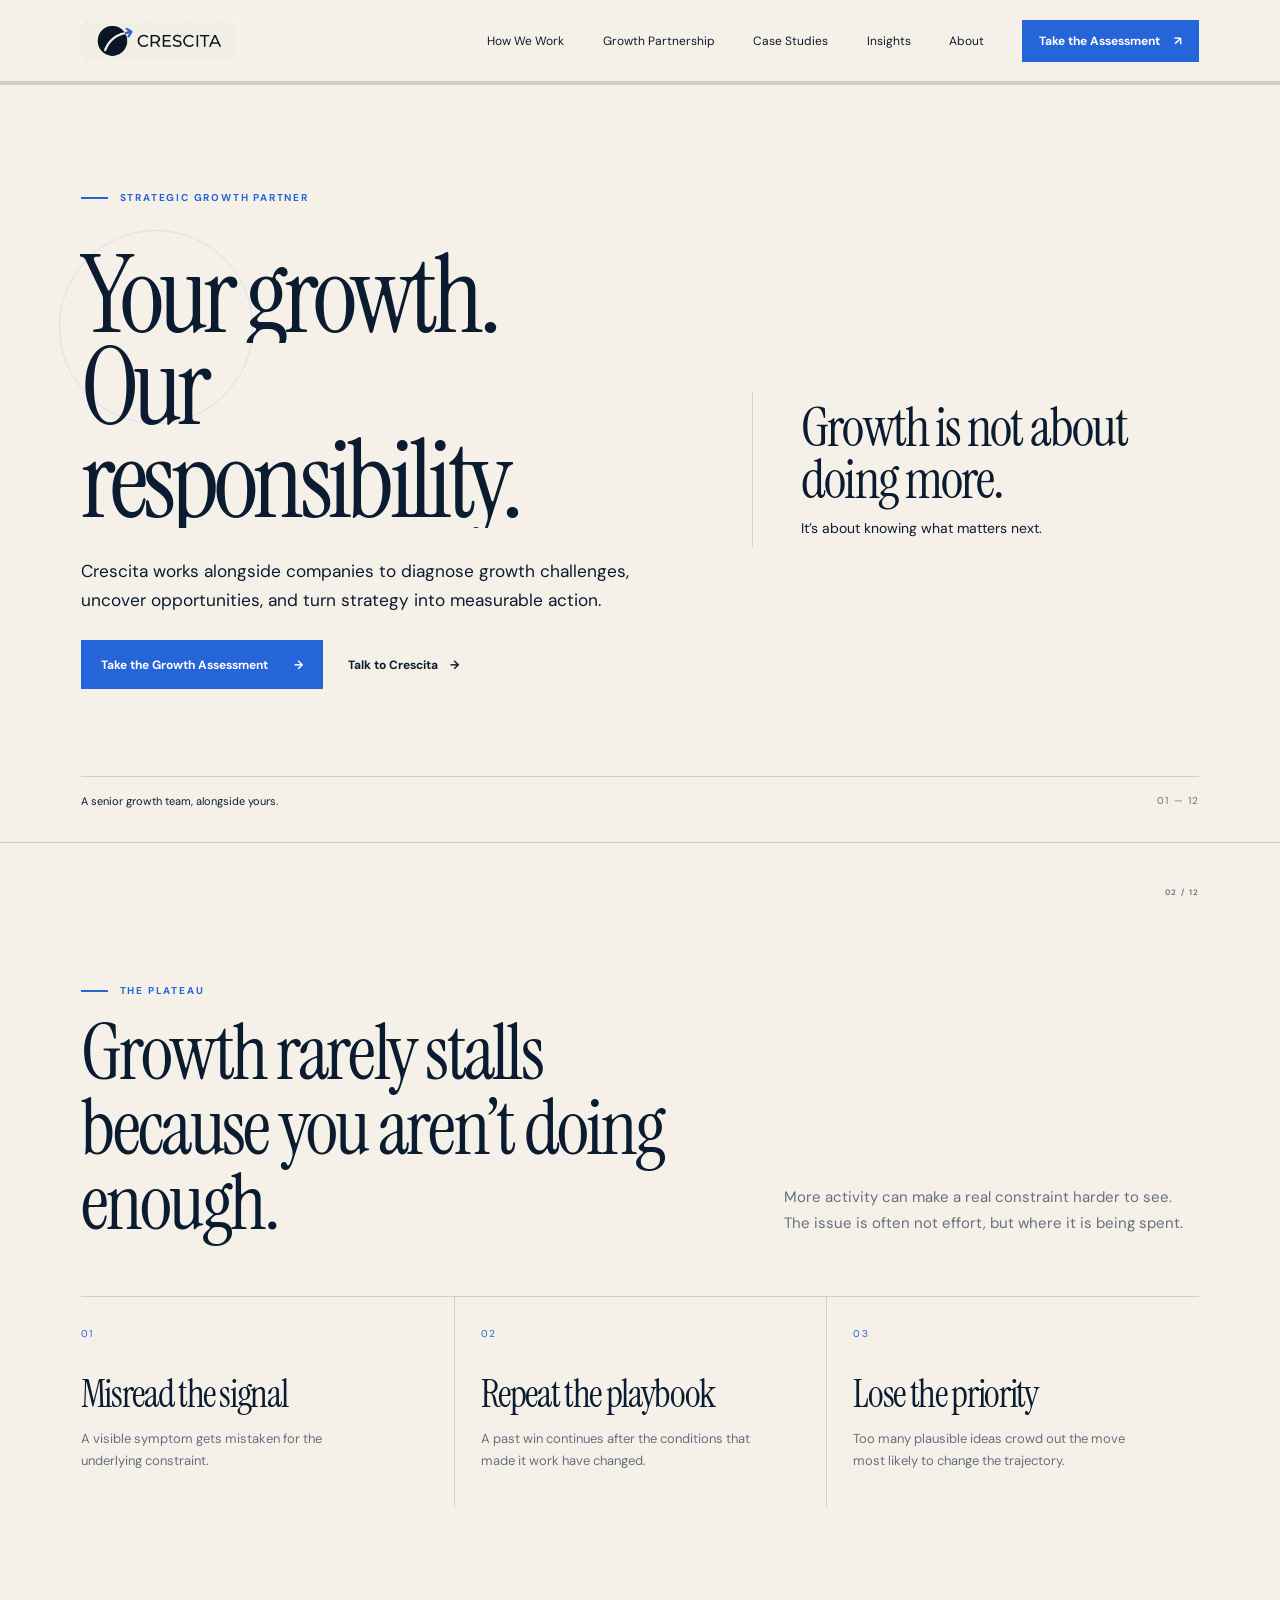
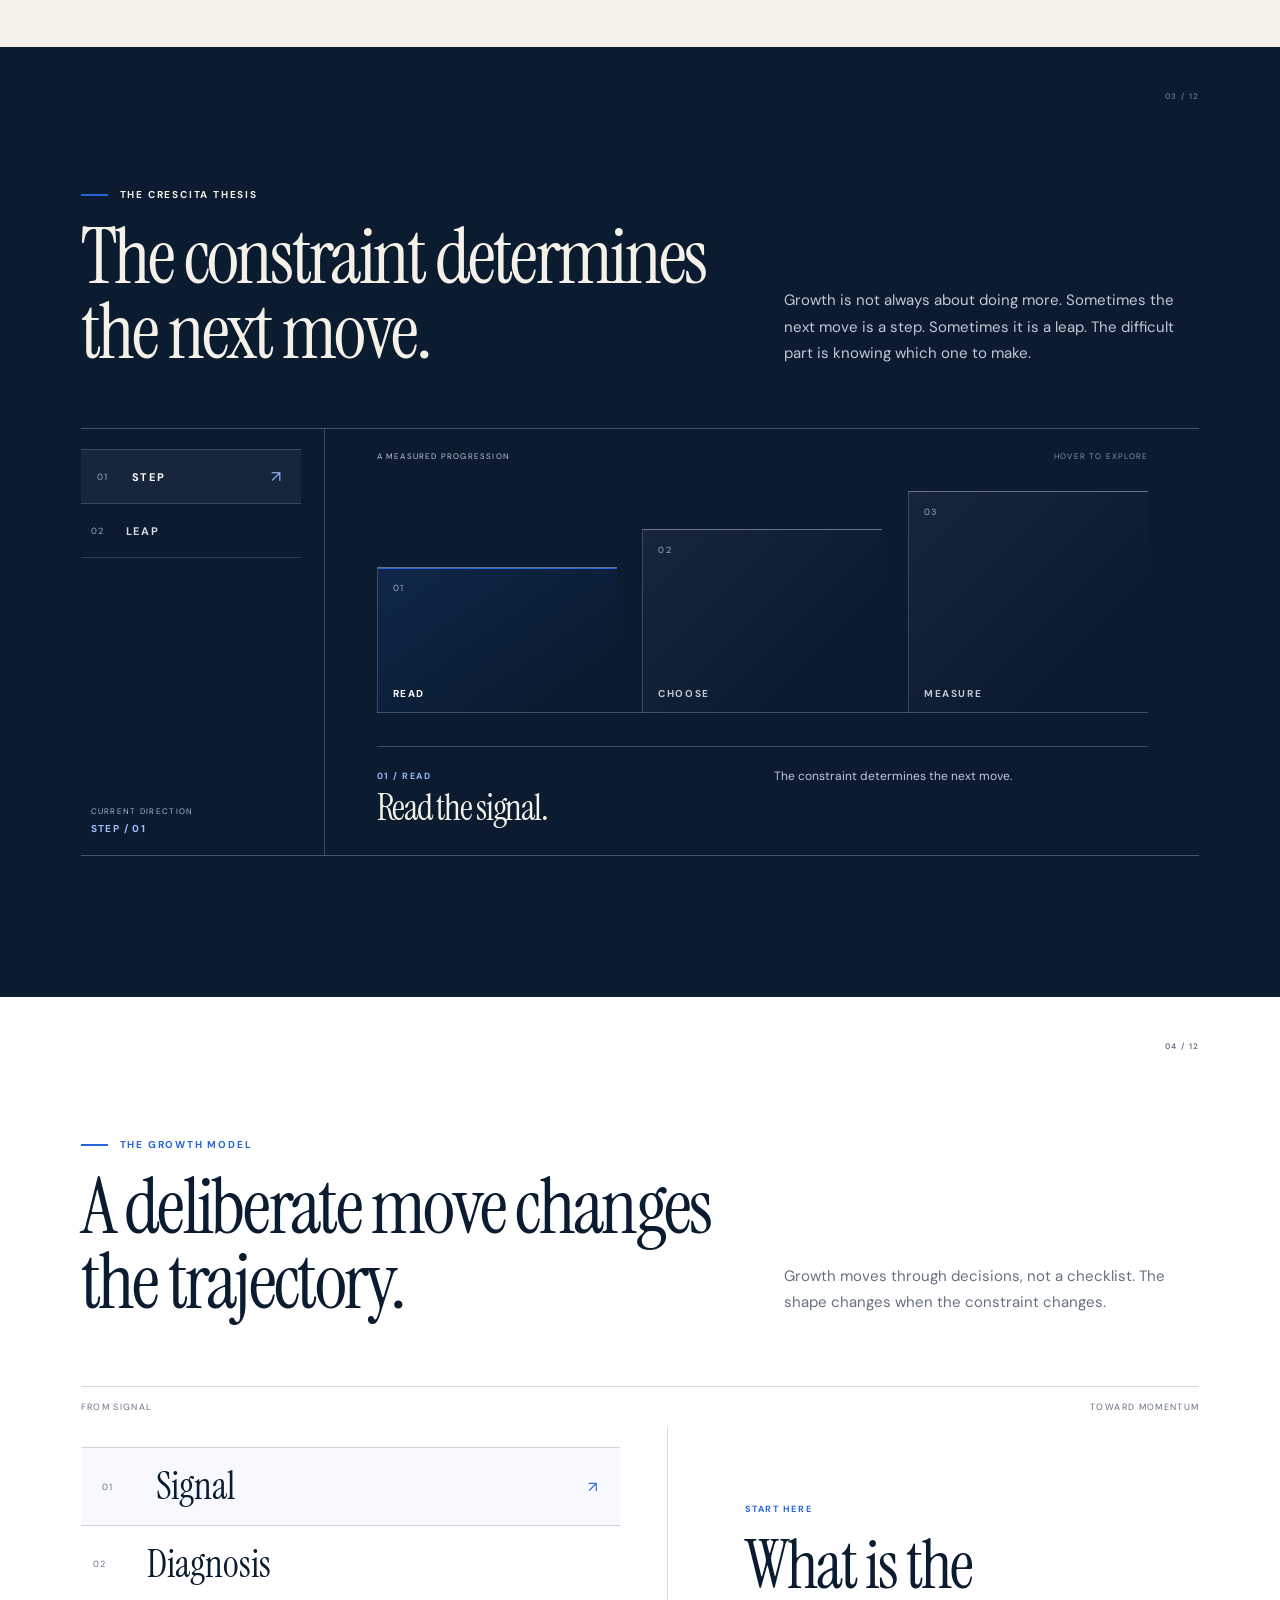
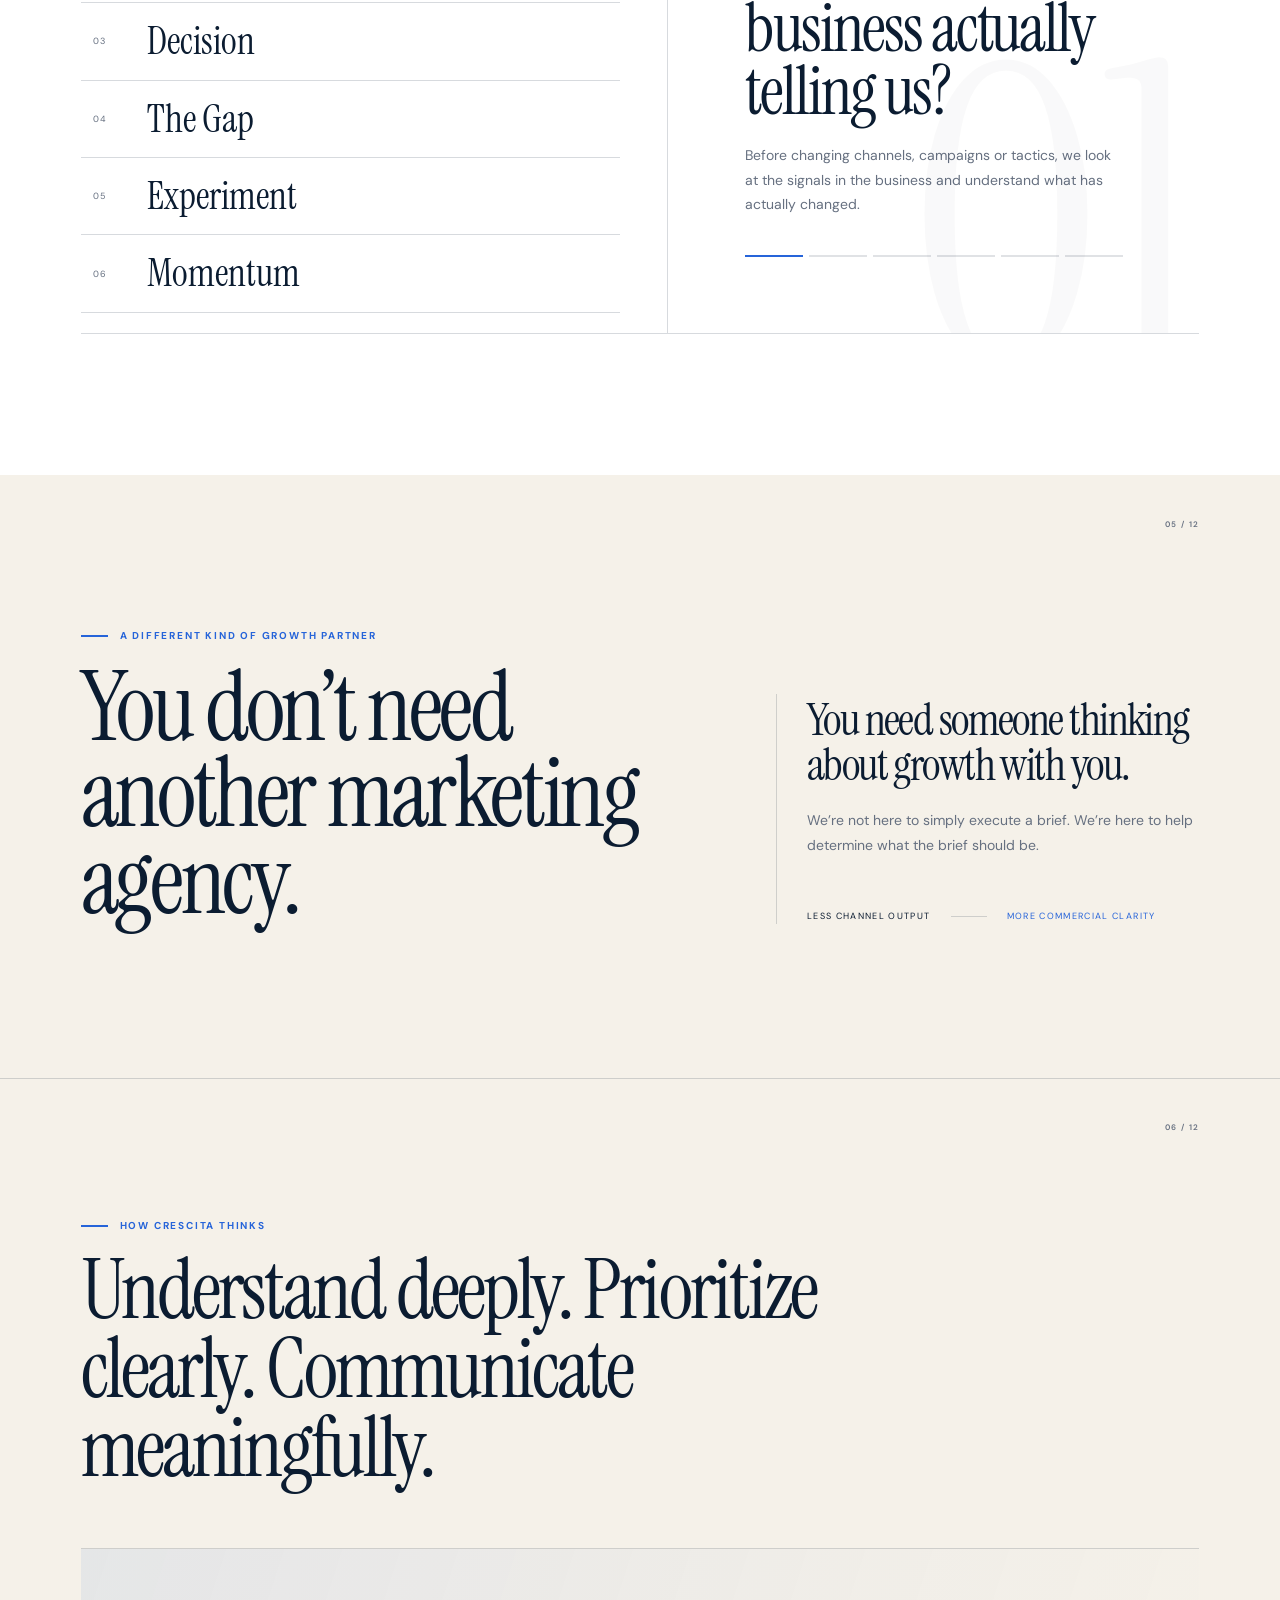
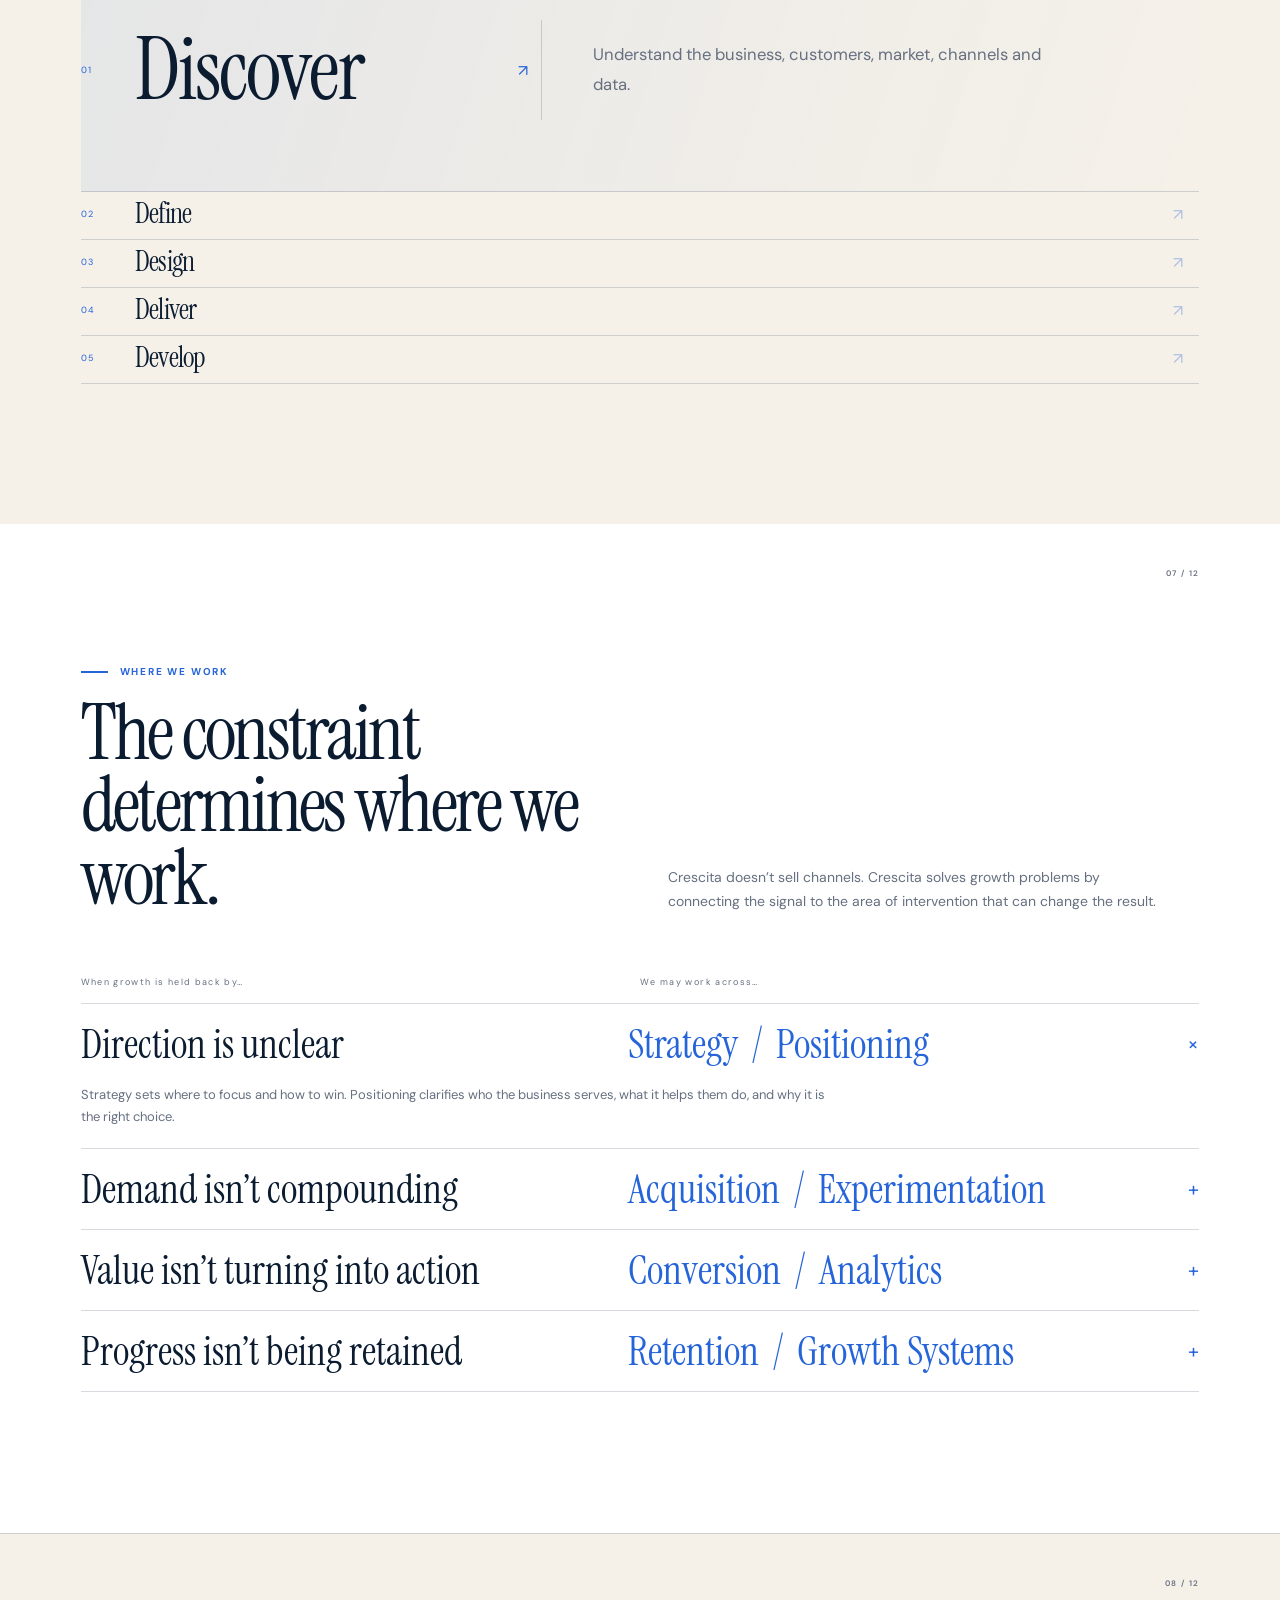
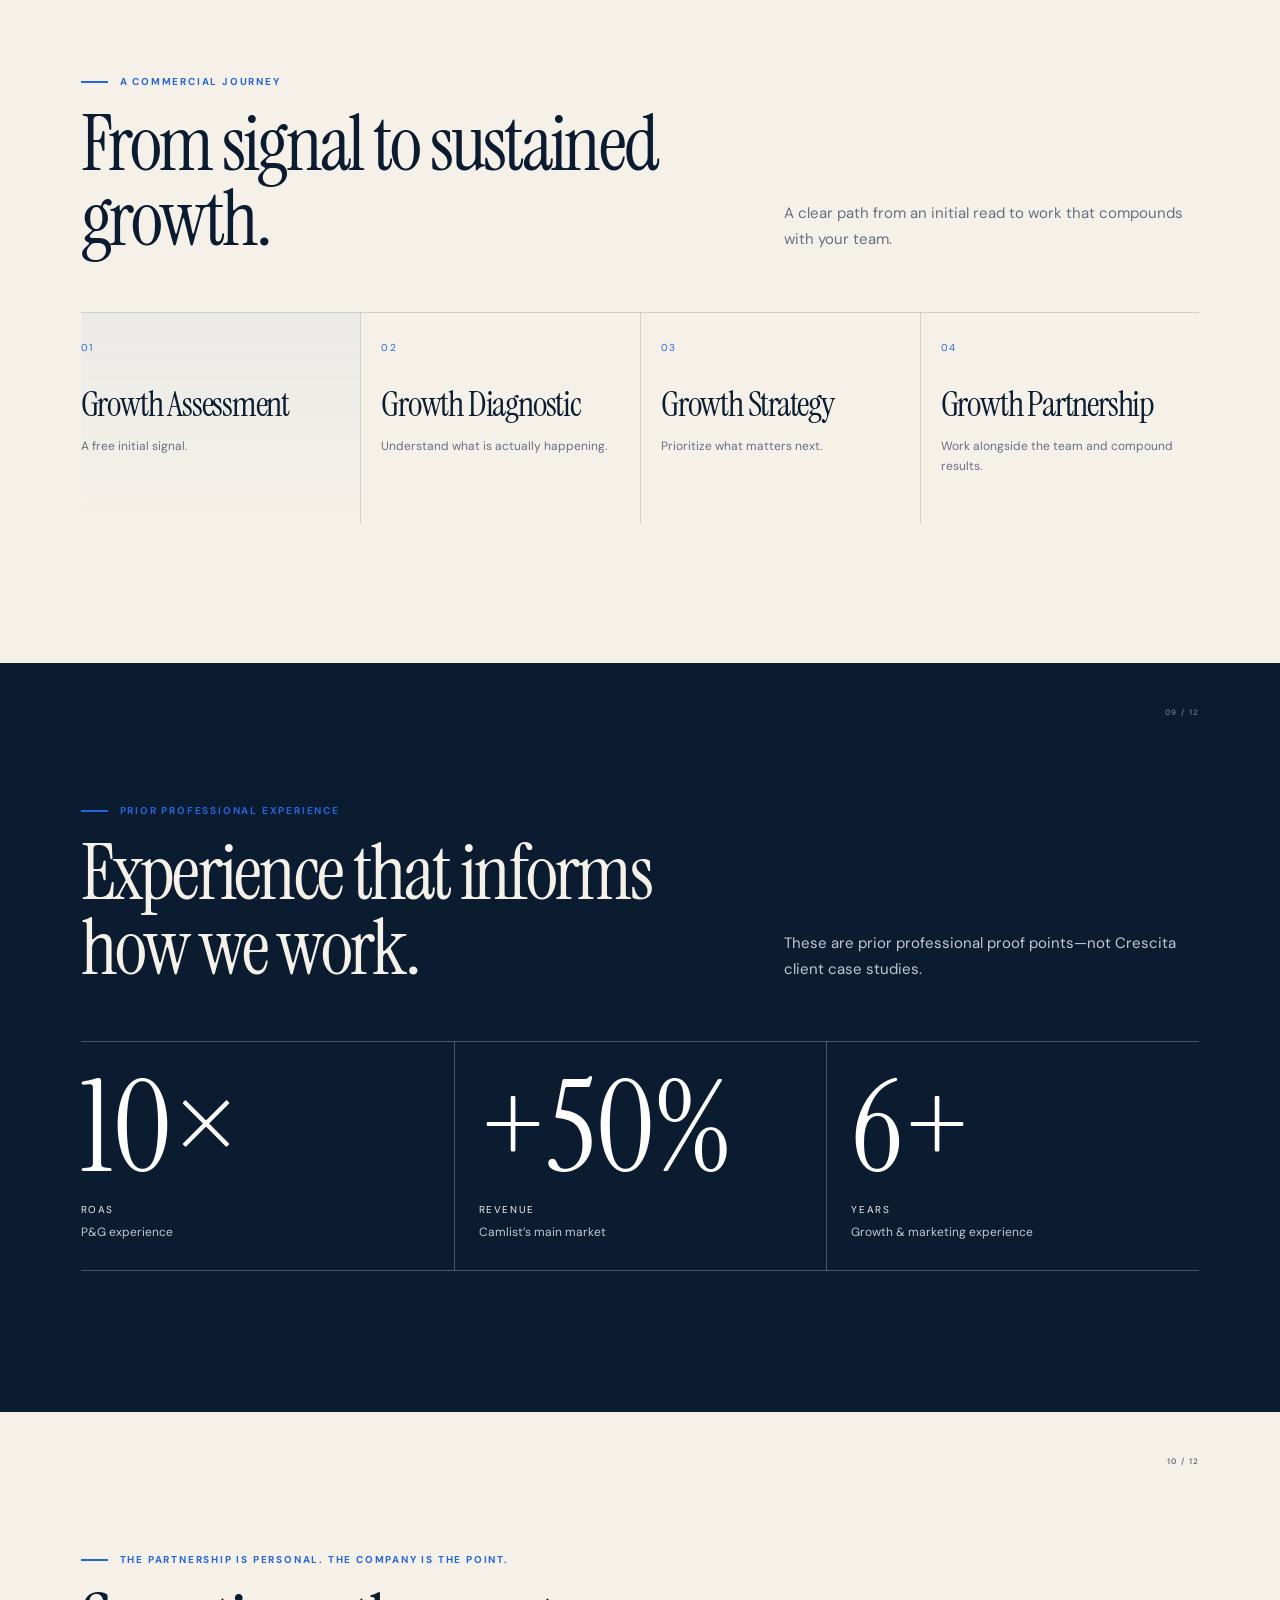
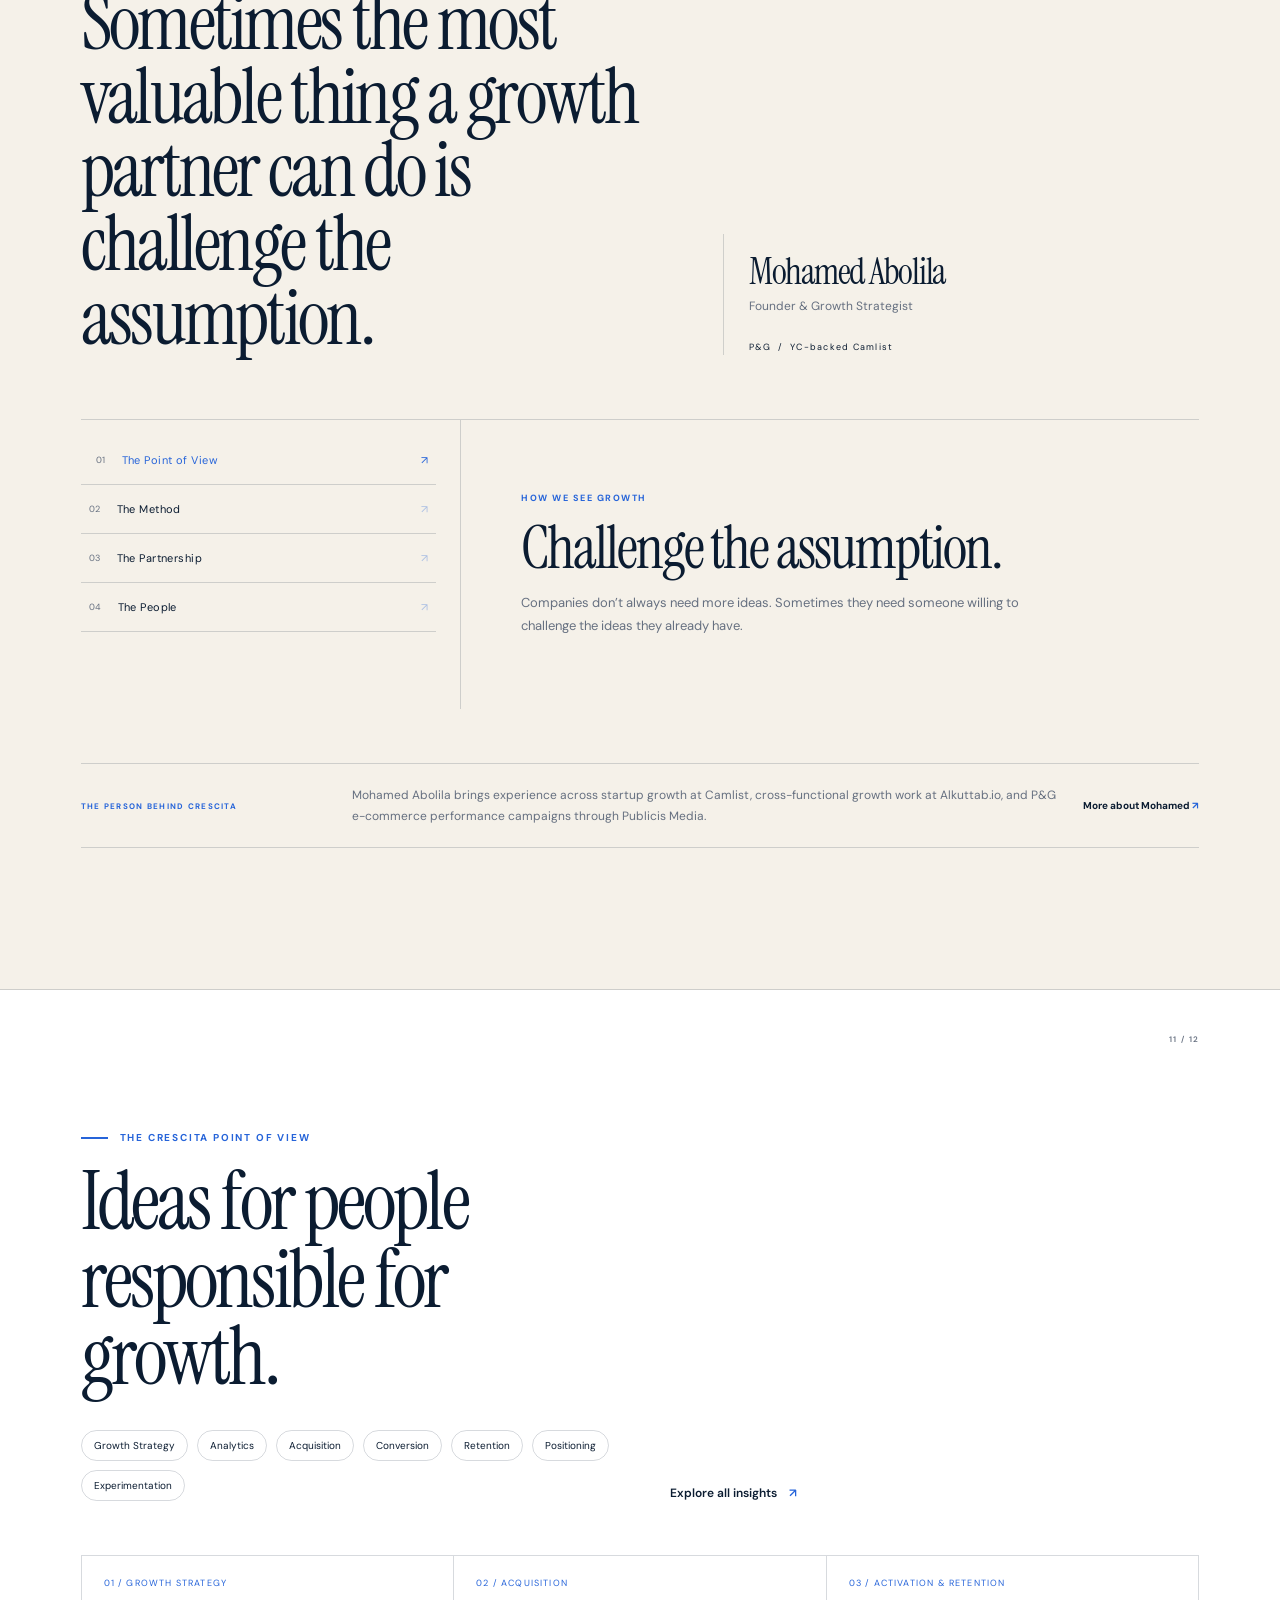
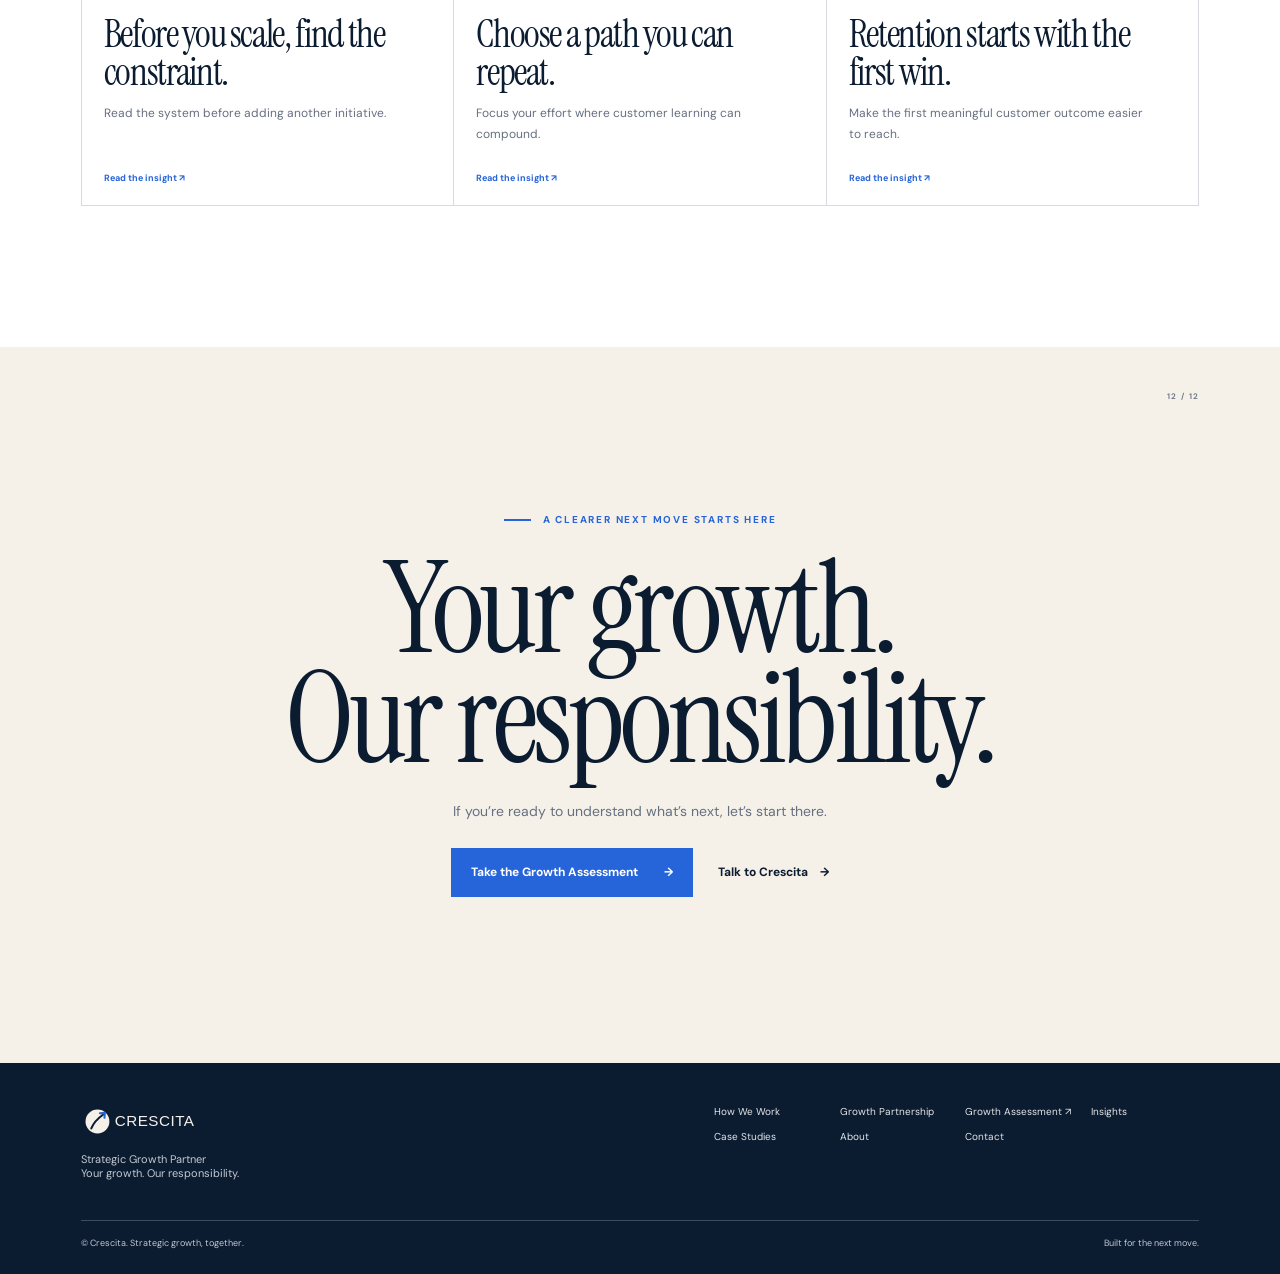
==== commit 416ea13d: "Publish Crescita content and UX improvements" ====
--- a/index.html
+++ b/index.html
@@ -7,7 +7,7 @@
 <title>Crescita — Strategic Growth Partner</title>
 <link rel="preconnect" href="https://fonts.googleapis.com"><link rel="preconnect" href="https://fonts.gstatic.com" crossorigin>
 <link href="https://fonts.googleapis.com/css2?family=DM+Sans:wght@400;500;600;700&family=Instrument+Serif:ital@0;1&display=swap" rel="stylesheet">
-<link rel="stylesheet" href="assets/styles.css?v=soft-scroll-20261013d">
+<link rel="stylesheet" href="assets/styles.css?v=ui-audit-20261013f">
 </head>
 <body class="home">
 <header class="site-header"><div class="wrap head-inner"><a class="brand" href="index.html" aria-label="Crescita home"><img class="brand-logo" src="assets/crescita-logo.svg" alt="Crescita"></a><button class="menu-toggle" aria-label="Open navigation menu" aria-expanded="false" aria-controls="site-nav"><i></i><i></i></button><nav class="nav-panel" id="site-nav" aria-label="Main navigation"><a href="how-we-work.html">How We Work</a><a href="growth-partnership.html">Growth Partnership</a><a href="case-studies.html">Case Studies</a><a href="insights.html">Insights</a><a href="about.html">About</a><a class="nav-cta" href="assessment.html">Take the Assessment <span>↗</span></a></nav></div></header>
@@ -35,11 +35,11 @@
 <section class="section wrap journey reveal" data-deck="08" id="growth-assessment"><div class="section-head"><div><div class="eyebrow">A Commercial Journey</div><h2 class="serif">From signal to sustained growth.</h2></div><p>A clear path from an initial read to work that compounds with your team.</p></div><div class="journey-grid"><article class="journey-item"><span class="num">01</span><h3 class="serif">Growth Assessment</h3><p>A free initial signal.</p></article><article class="journey-item"><span class="num">02</span><h3 class="serif">Growth Diagnostic</h3><p>Understand what is actually happening.</p></article><article class="journey-item"><span class="num">03</span><h3 class="serif">Growth Strategy</h3><p>Prioritize what matters next.</p></article><article class="journey-item"><span class="num">04</span><h3 class="serif">Growth Partnership</h3><p>Work alongside the team and compound results.</p></article></div></section>
 <section class="section experience reveal" data-deck="09" id="experience"><div class="wrap"><div class="section-head"><div><div class="eyebrow">Prior Professional Experience</div><h2 class="serif">Experience that informs how we work.</h2></div><p>These are prior professional proof points—not Crescita client case studies.</p></div><div class="proof-grid"><div class="proof"><strong>10×</strong><span>ROAS</span><small>P&amp;G experience</small></div><div class="proof"><strong>+50%</strong><span>REVENUE</span><small>Camlist’s main market</small></div><div class="proof"><strong>6+</strong><span>YEARS</span><small>Growth &amp; marketing experience</small></div></div></div></section>
 <section class="section wrap about reveal" data-deck="10" id="about"><div class="about-top"><div><div class="eyebrow">The Partnership Is Personal. The Company Is the Point.</div><h2 class="serif">Sometimes the most valuable thing a growth partner can do is challenge the assumption.</h2></div><div class="founder"><h3 class="serif">Mohamed Abolila</h3><p>Founder &amp; Growth Strategist</p><small>P&amp;G&nbsp; / &nbsp;YC-backed Camlist</small></div></div><div class="about-explorer"><div class="about-tabs" role="tablist" aria-label="About Crescita"><button class="about-tab" role="tab" aria-selected="true" aria-controls="about-panel" data-about="0" data-index="01"><span>The Point of View</span><b>↗</b></button><button class="about-tab" role="tab" aria-selected="false" aria-controls="about-panel" data-about="1" data-index="02"><span>The Method</span><b>↗</b></button><button class="about-tab" role="tab" aria-selected="false" aria-controls="about-panel" data-about="2" data-index="03"><span>The Partnership</span><b>↗</b></button><button class="about-tab" role="tab" aria-selected="false" aria-controls="about-panel" data-about="3" data-index="04"><span>The People</span><b>↗</b></button></div><div class="about-panel" id="about-panel" role="tabpanel" aria-labelledby=""><div class="detail-label" id="about-kicker">How we see growth</div><h3 class="serif" id="about-title">Challenge the assumption.</h3><p id="about-copy">Companies don't always need more ideas. Sometimes they need someone willing to challenge the ideas they already have.</p></div></div><div class="home-founder-note"><span class="home-founder-label">The person behind Crescita</span><p>Mohamed Abolila brings experience across startup growth at Camlist, cross-functional growth work at Alkuttab.io, and P&amp;G e-commerce performance campaigns through Publicis Media.</p><a href="about.html">More about Mohamed <span>↗</span></a></div></section>
-<section class="section insights reveal" data-deck="11" id="insights"><div class="wrap insights-layout"><div><div class="eyebrow">The Crescita Point of View</div><h2 class="serif">Ideas for people responsible for growth.</h2><div class="topic-list"><span class="topic">Growth Strategy</span><span class="topic">Analytics</span><span class="topic">Acquisition</span><span class="topic">Conversion</span><span class="topic">Retention</span><span class="topic">Positioning</span><span class="topic">Experimentation</span></div></div><div class="coming"><strong class="serif">Insights coming soon.</strong><p>No articles published yet.</p></div></div></section>
+<section class="section insights reveal" data-deck="11" id="insights"><div class="wrap"><div class="insights-layout"><div><div class="eyebrow">The Crescita Point of View</div><h2 class="serif">Ideas for people responsible for growth.</h2><div class="topic-list"><span class="topic">Growth Strategy</span><span class="topic">Analytics</span><span class="topic">Acquisition</span><span class="topic">Conversion</span><span class="topic">Retention</span><span class="topic">Positioning</span><span class="topic">Experimentation</span></div></div><a class="insights-all-link" href="insights.html">Explore all insights <span>↗</span></a></div><div class="home-insight-grid"><a href="startup-growth-strategy.html"><span>01 / GROWTH STRATEGY</span><h3 class="serif">Before you scale, find the constraint.</h3><p>Read the system before adding another initiative.</p><b>Read the insight ↗</b></a><a href="startup-customer-acquisition.html"><span>02 / ACQUISITION</span><h3 class="serif">Choose a path you can repeat.</h3><p>Focus your effort where customer learning can compound.</p><b>Read the insight ↗</b></a><a href="startup-retention.html"><span>03 / ACTIVATION &amp; RETENTION</span><h3 class="serif">Retention starts with the first win.</h3><p>Make the first meaningful customer outcome easier to reach.</p><b>Read the insight ↗</b></a></div></div></section>
 <section class="final-cta wrap reveal" data-deck="12" id="final-cta"><div class="eyebrow">A Clearer Next Move Starts Here</div><h2 class="serif"><span>Your growth.</span><span>Our responsibility.</span></h2><p>If you’re ready to understand what’s next, let’s start there.</p><div class="actions"><a class="button" href="assessment.html">Take the Growth Assessment <span>→</span></a><a class="text-link" href="contact.html">Talk to Crescita <span>→</span></a></div></section>
 </main>
 <footer class="footer"><div class="wrap"><div class="footer-top"><div class="footer-brand"><a class="brand footer-logo" href="index.html" aria-label="Crescita home"><img class="footer-logo-mark" src="assets/crescita-footer-logo.svg" alt="Crescita"></a><p>Strategic Growth Partner<br>Your growth. Our responsibility.</p></div><nav class="footer-links" aria-label="Footer"><a href="how-we-work.html">How We Work</a><a href="growth-partnership.html">Growth Partnership</a><a href="assessment.html">Growth Assessment ↗</a><a href="insights.html">Insights</a><a href="case-studies.html">Case Studies</a><a href="about.html">About</a><a href="contact.html">Contact</a></nav></div><div class="footer-bottom"><span>© Crescita. Strategic growth, together.</span><span>Built for the next move.</span></div></div></footer>
-<script src="assets/site.js?v=soft-scroll-20261013d"></script>
+<script src="assets/site.js?v=ui-audit-20261013f"></script>
 </body></html>
 
 
--- a/assets/styles.css
+++ b/assets/styles.css
@@ -474,3 +474,52 @@
 @keyframes chapter-interaction-ready{from{opacity:.45;transform:translateY(12px)}to{opacity:1;transform:translateY(0)}}
 @media(max-width:760px){html.home-deck-scroll{scroll-padding-top:82px}}
 @media(prefers-reduced-motion:reduce){html.home-deck-scroll{scroll-snap-type:none!important}.home .is-scroll-arriving>*{animation:none!important}}
+
+/* The deck should guide the scroll, not take control away from the reader. */
+html.home-deck-scroll{scroll-snap-type:y proximity;scroll-padding-top:94px;scroll-behavior:smooth}
+html.home-deck-scroll .home main>section[data-deck]{scroll-snap-stop:normal}
+@media(prefers-reduced-motion:reduce){html.home-deck-scroll{scroll-behavior:auto}}
+
+/* Home page insight previews make the new editorial work easy to discover. */
+.home-insight-grid{display:grid;grid-template-columns:repeat(3,minmax(0,1fr));margin-top:54px;border-top:1px solid var(--line);border-left:1px solid var(--line)}
+.home-insight-grid>a{display:flex;min-height:250px;flex-direction:column;padding:21px 22px;border-right:1px solid var(--line);border-bottom:1px solid var(--line);transition:background .3s ease,transform .3s ease}
+.home-insight-grid>a:hover{background:rgba(38,100,217,.045);transform:translateY(-3px)}
+.home-insight-grid>a>span,.home-insight-grid>a>b{font-size:9px;letter-spacing:.13em;color:var(--blue)}
+.home-insight-grid h3{margin:27px 0 12px;font-size:clamp(27px,3vw,39px);line-height:.98}
+.home-insight-grid p{max-width:300px;margin:0 0 20px;color:var(--muted);font-size:12px;line-height:1.7}
+.home-insight-grid>a>b{margin-top:auto;letter-spacing:0}
+.insights-all-link{display:inline-flex;align-items:center;gap:12px;font-size:12px;font-weight:600}
+.insights-all-link span{color:var(--blue)}
+.insights-layout{align-items:end}
+.public-case-card{display:grid;grid-template-columns:minmax(260px,.9fr) 1.1fr;gap:clamp(26px,5vw,70px);align-items:stretch;margin-top:46px;padding:20px;border:1px solid var(--line);transition:border-color .25s,background .25s}
+.public-case-card:hover{border-color:var(--blue);background:rgba(38,100,217,.025)}
+.public-case-art{position:relative;display:flex;min-height:300px;flex-direction:column;justify-content:space-between;overflow:hidden;padding:23px;background:var(--navy);color:var(--cream)}
+.public-case-art>span,.public-case-art>b{position:relative;z-index:1;font-size:9px;letter-spacing:.15em;line-height:1.5}
+.public-case-art>b{font:clamp(33px,4.6vw,61px)/.88 var(--serif);letter-spacing:-.035em}
+.public-case-art i{position:absolute;right:-8%;top:21%;width:74%;height:54%;border:1px solid #9bb6f2;transform:skewY(-25deg);opacity:.82}
+.public-case-art i:before,.public-case-art i:after{content:"";position:absolute;left:0;right:0;height:1px;background:#9bb6f266;transform:translateY(52px)}
+.public-case-art i:after{transform:translateY(104px)}
+.public-case-copy{align-self:center;padding:20px 24px 20px 0}
+.public-case-copy h3{max-width:610px;margin:20px 0 14px;font-size:clamp(37px,5.3vw,68px);line-height:.94}
+.public-case-copy p{max-width:560px;color:var(--muted);font-size:13px;line-height:1.75}
+.case-client-space{display:grid;grid-template-columns:1fr minmax(250px,.7fr);gap:35px;align-items:end;margin-top:62px;padding:26px 0;border-top:1px solid var(--line);border-bottom:1px solid var(--line)}
+.case-client-space h3{margin:17px 0 0;font-size:clamp(32px,4vw,52px);line-height:.96}
+.case-client-space>p{max-width:430px;margin:0;color:var(--muted);font-size:13px;line-height:1.7}
+.assessment-copy-code{margin-left:8px;padding:4px 8px;border:1px solid var(--line);background:transparent;color:var(--blue);font:inherit;letter-spacing:0;cursor:pointer}
+.assessment-copy-code:hover{border-color:var(--blue)}
+.assessment-score-key{display:flex;align-items:center;gap:8px;margin:20px 0 0;color:var(--muted);font-size:10px;line-height:1.6}
+.assessment-score-key>span{color:var(--navy);font-weight:700}
+.assessment-score-key i{width:72px;height:2px;background:linear-gradient(90deg,var(--line),var(--blue));display:inline-block}
+.assessment-result-highlights{display:grid;grid-template-columns:1fr 1fr;margin-top:25px;border-top:1px solid var(--line);border-left:1px solid var(--line)}
+.assessment-result-highlights article{min-height:150px;padding:19px 22px 21px;border-right:1px solid var(--line);border-bottom:1px solid var(--line)}
+.assessment-result-highlights h3{margin:19px 0 8px;font-size:clamp(26px,3vw,38px);line-height:1}
+.assessment-result-highlights p{max-width:470px;margin:0;color:var(--muted);font-size:12px;line-height:1.7}
+.calendly-shell{display:flex;flex-direction:column;min-width:0}
+.calendly-loading,.calendly-fallback{margin:0;padding:10px 0;color:var(--muted);font-size:11px;line-height:1.6}
+.calendly-fallback{order:-1}
+.calendly-fallback a{color:var(--blue);font-weight:600}
+.calendly-inline-widget{order:1;width:100%;min-width:0!important;overflow:hidden}
+.calendly-shell.is-failed .calendly-loading{display:none}
+.calendly-shell.is-failed .calendly-fallback{padding:13px 16px;border:1px solid var(--line);background:rgba(38,100,217,.04)}
+@media(max-width:760px){.home-insight-grid{grid-template-columns:1fr;margin-top:34px}.home-insight-grid>a{min-height:205px;padding:18px}.public-case-card{grid-template-columns:1fr;padding:13px}.public-case-art{min-height:220px}.public-case-copy{padding:12px}.case-client-space{grid-template-columns:1fr;gap:16px}.assessment-score-key{align-items:flex-start;flex-wrap:wrap}.calendly-inline-widget{height:700px}}
+@media(max-width:760px){.assessment-result-highlights{grid-template-columns:1fr}}
